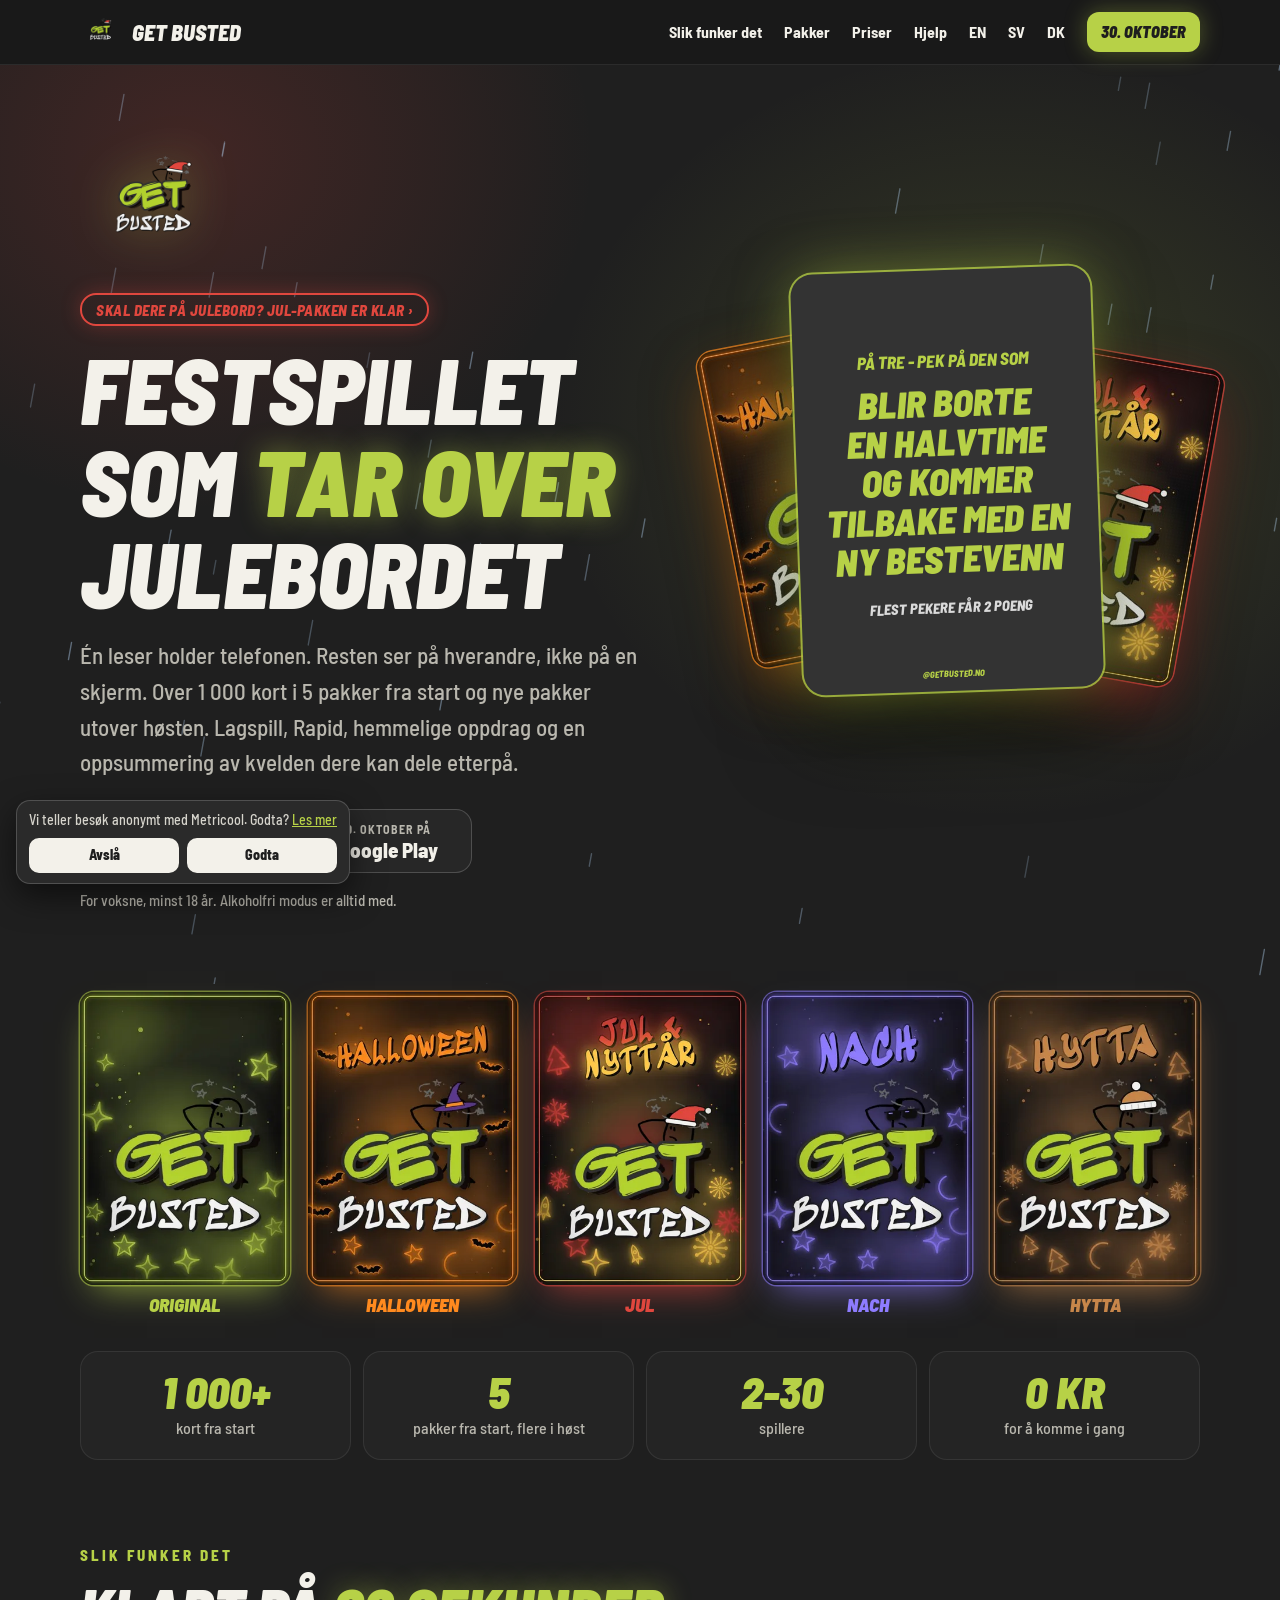
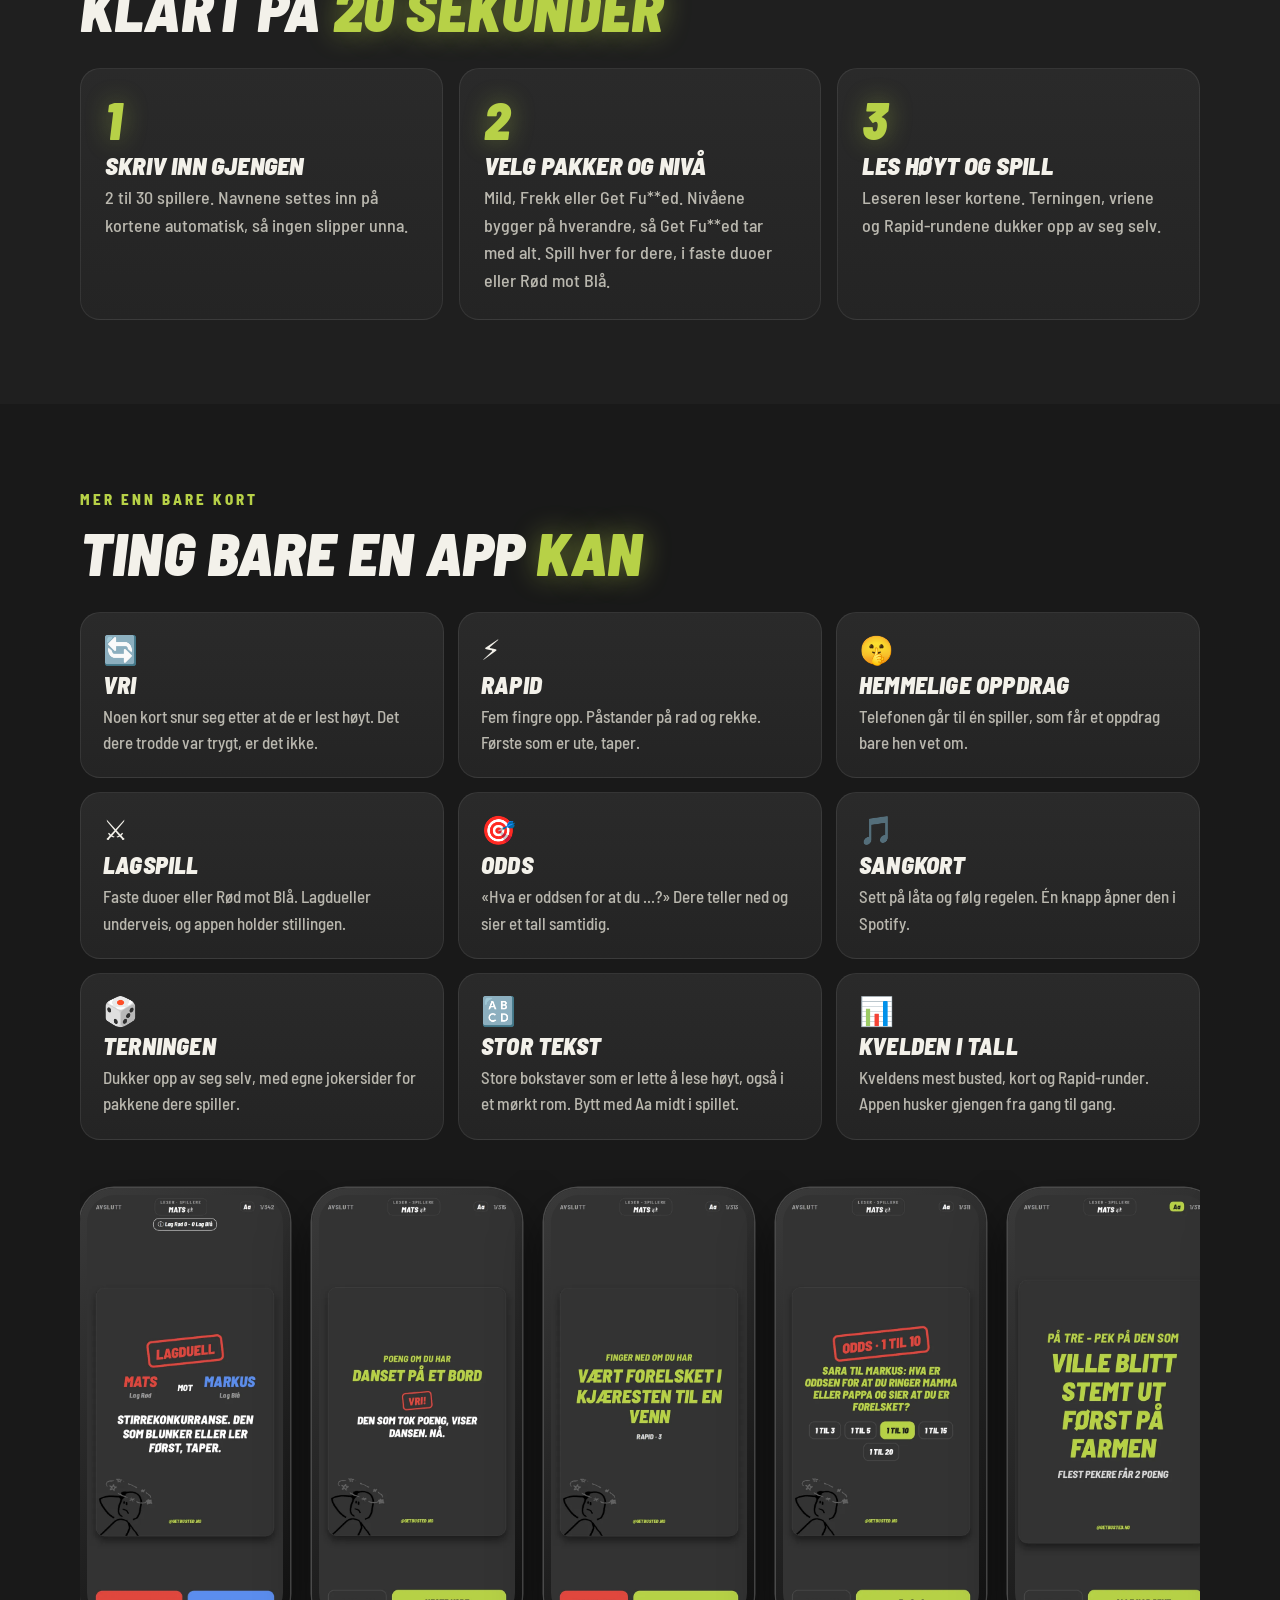
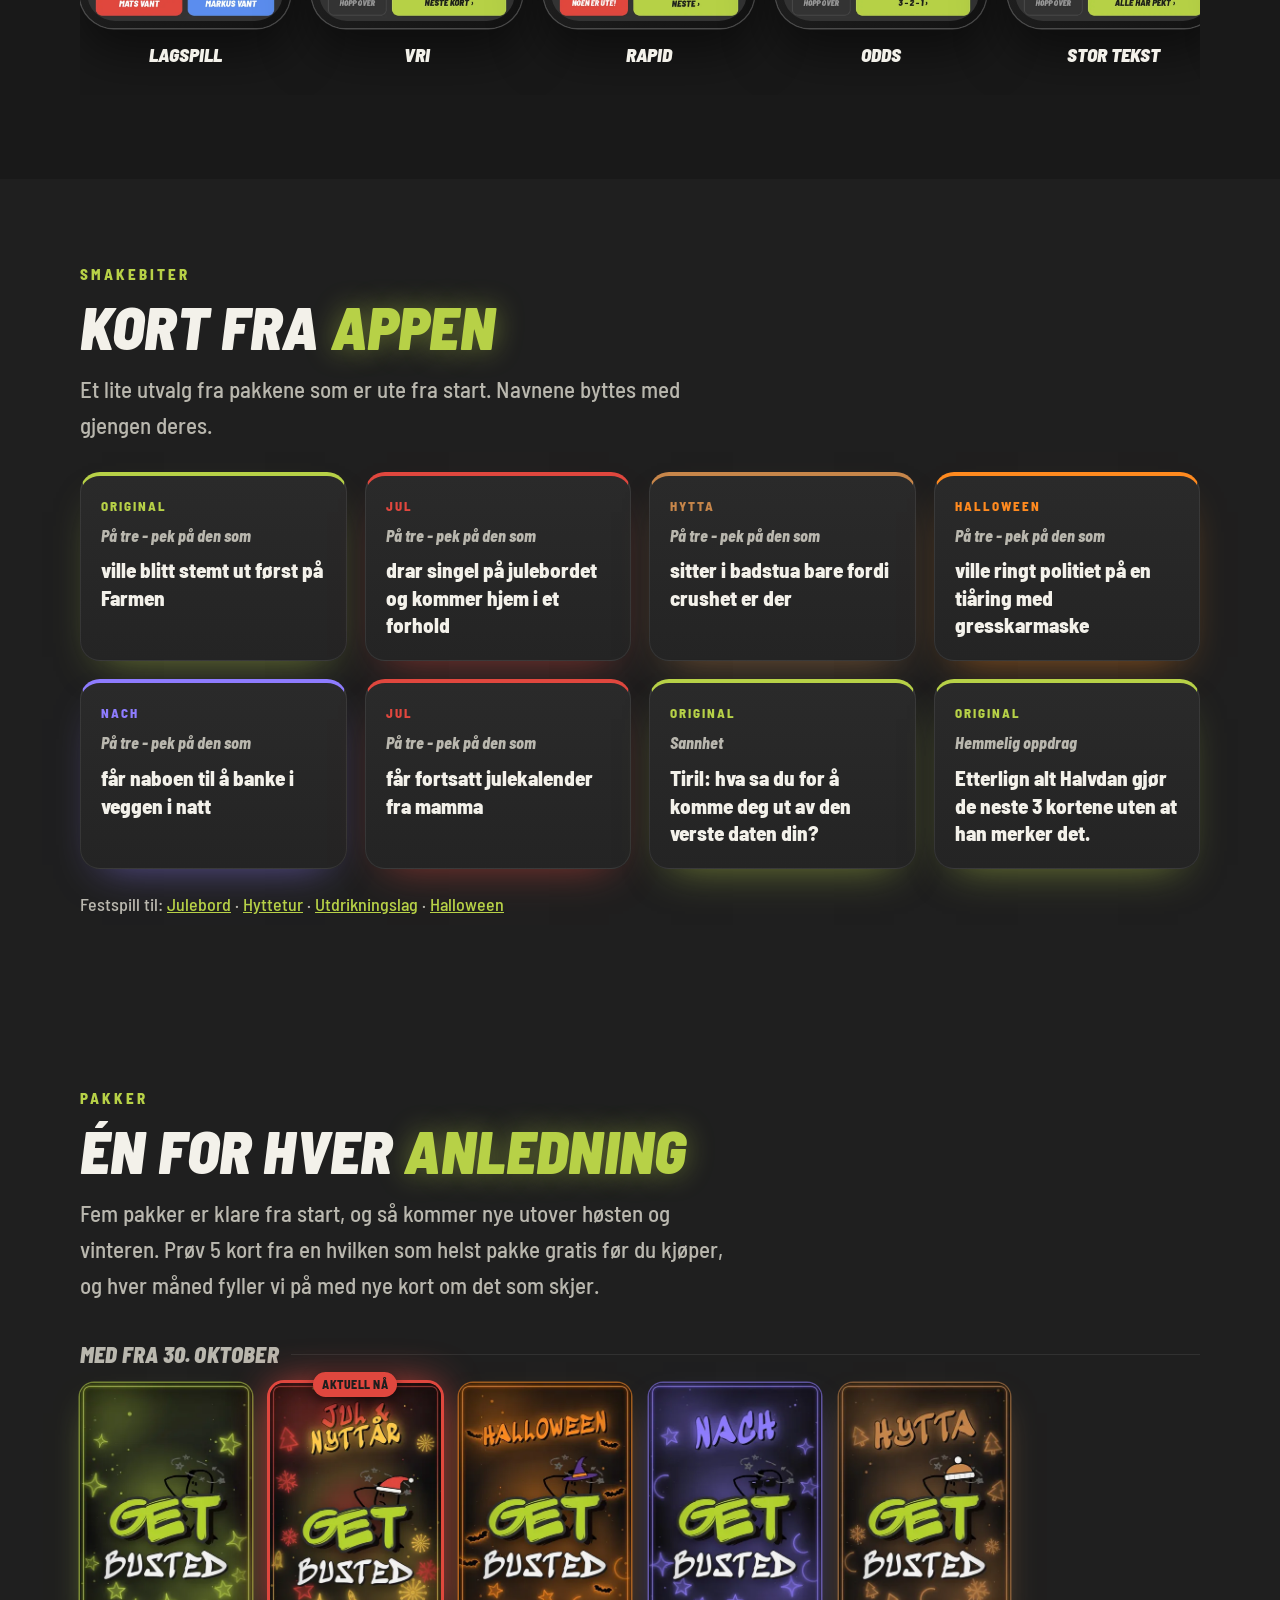
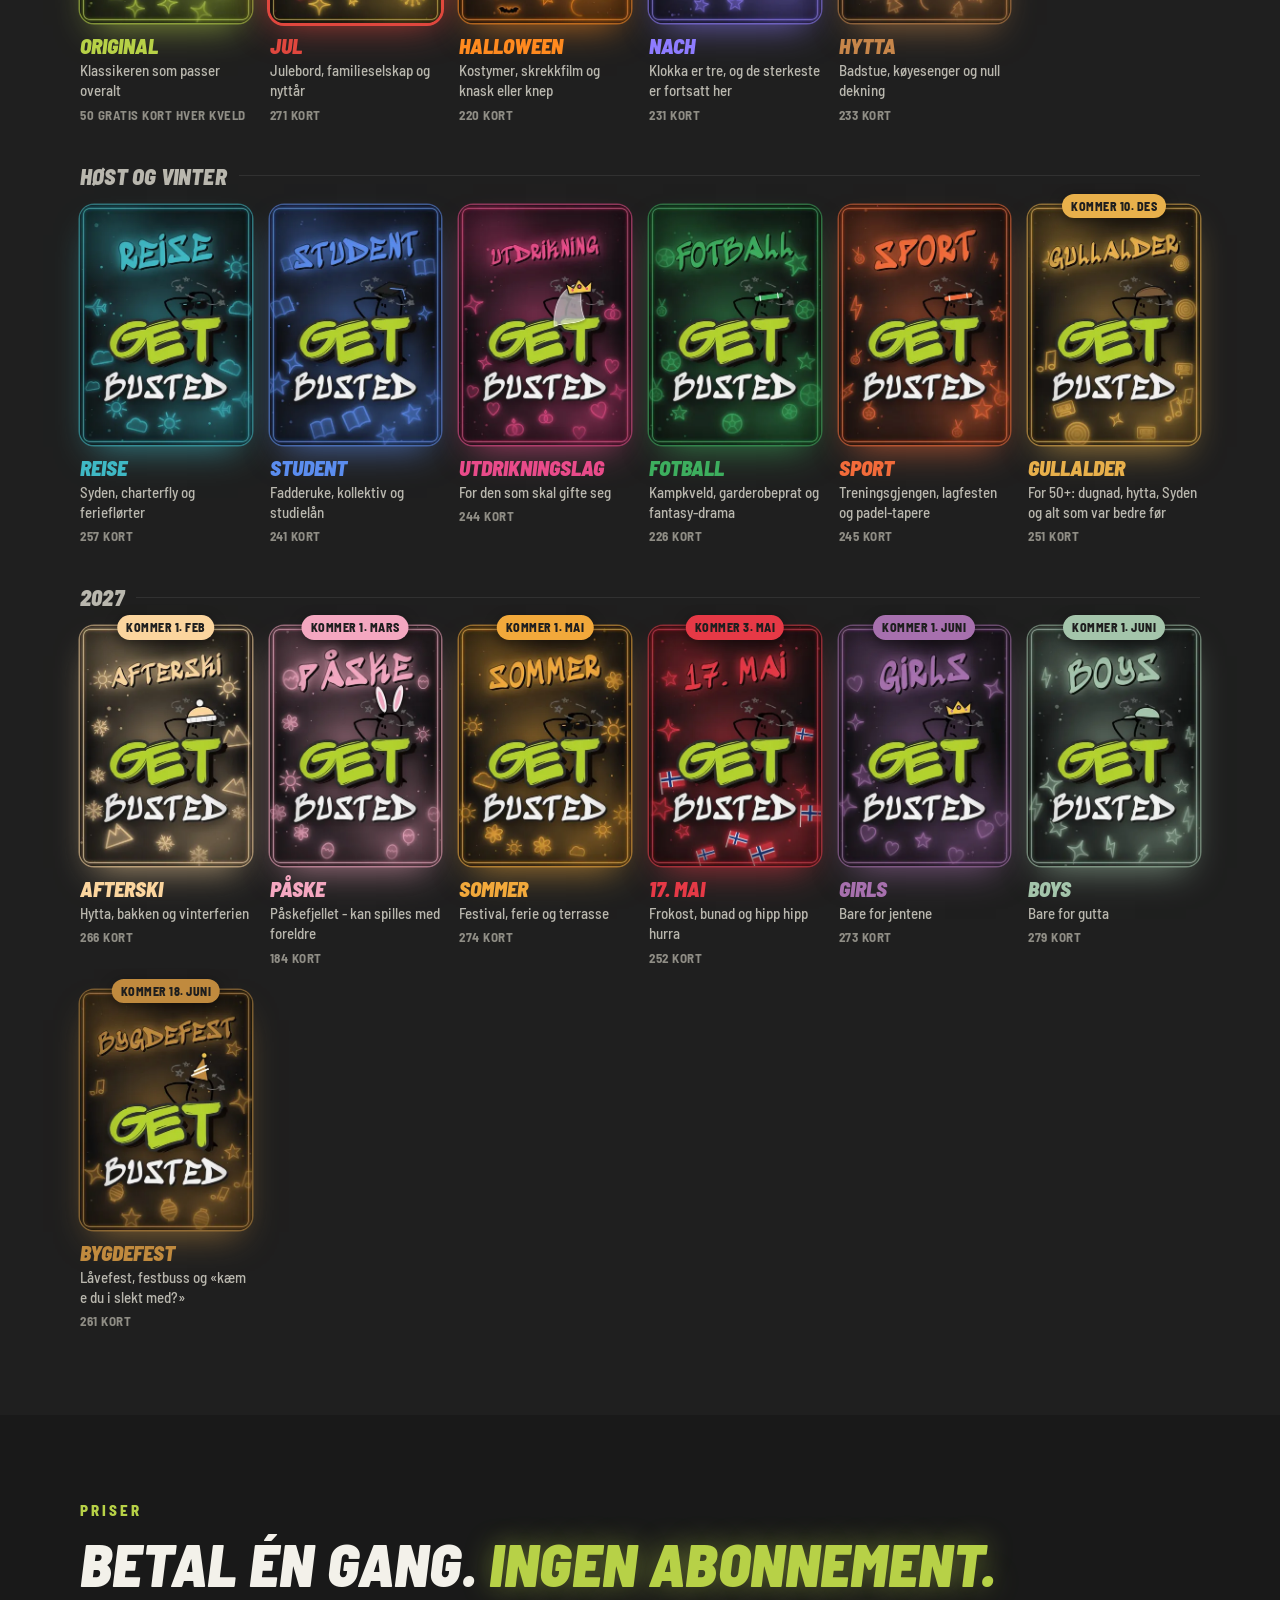
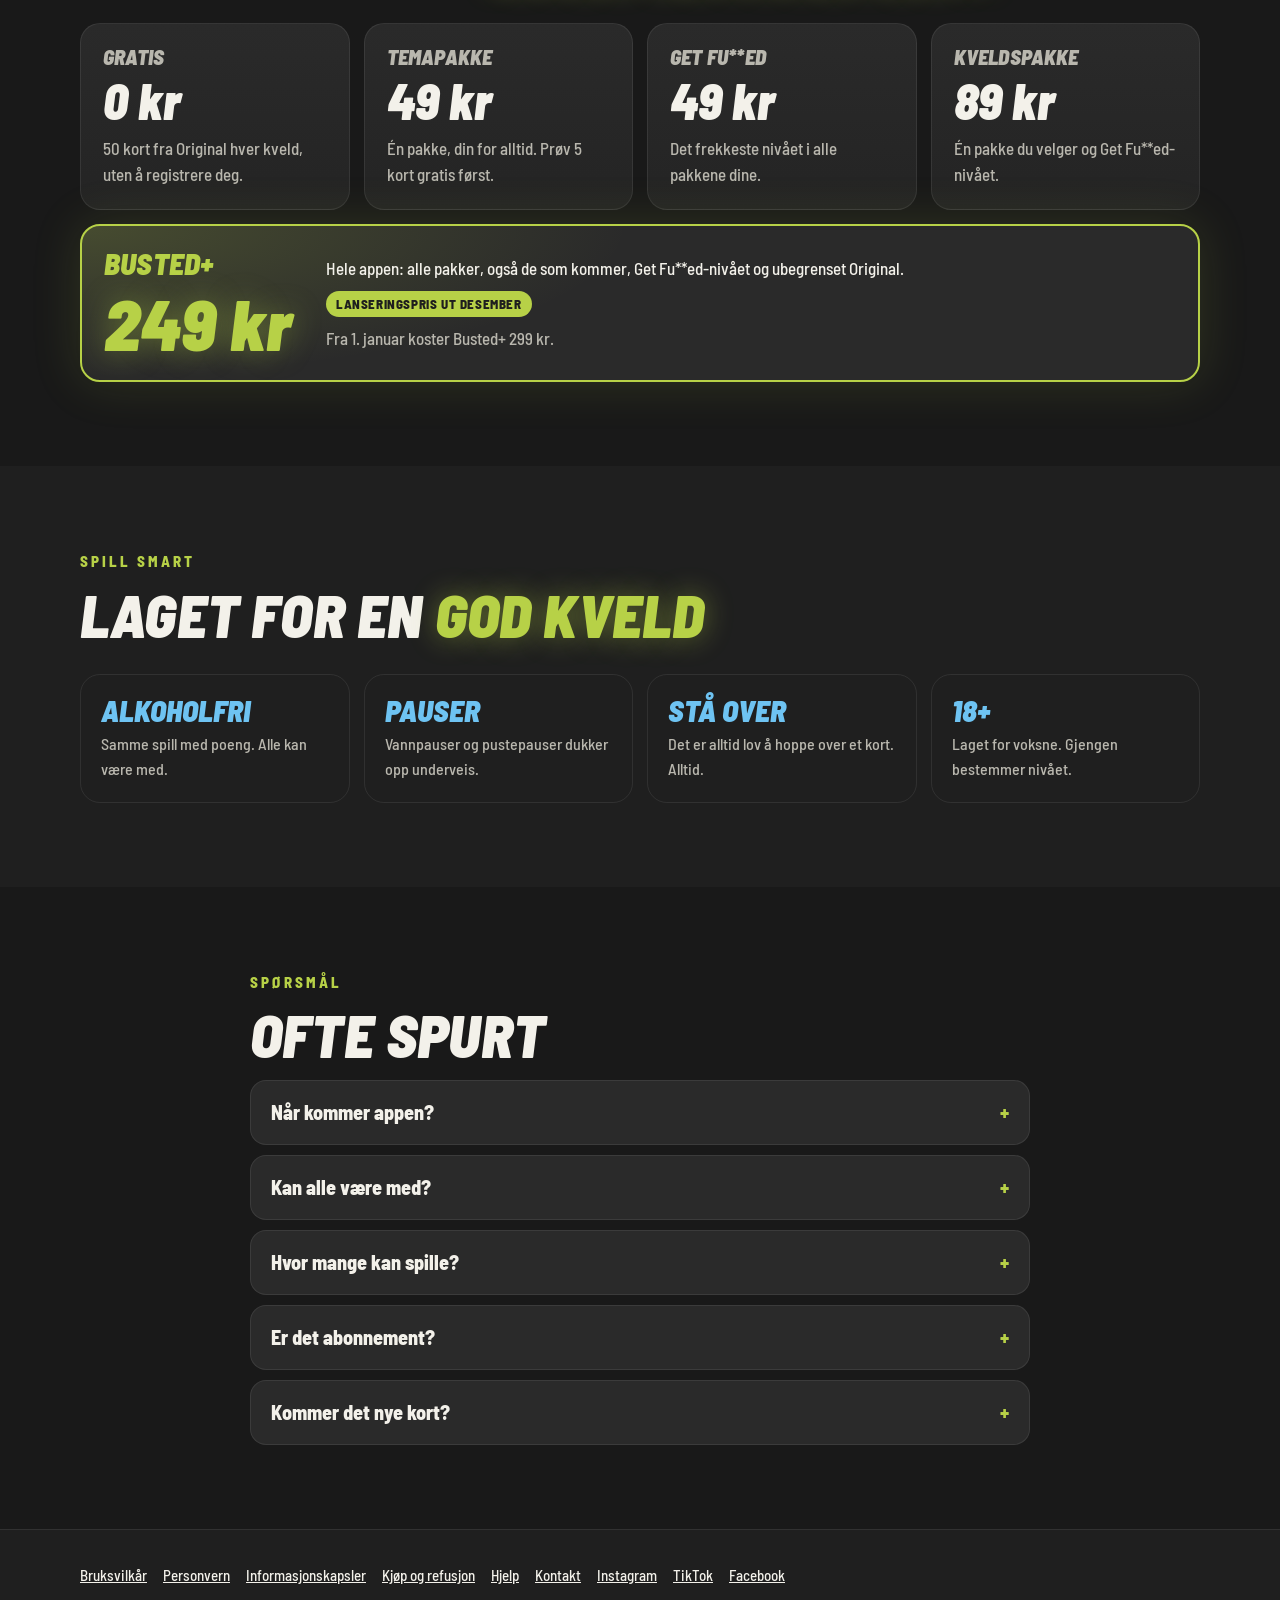
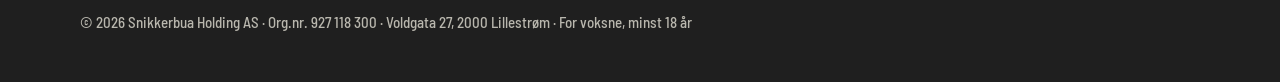
==== index.html @ 89f5038e "Nivåtekst: Mild, Frekk og Get Fu**ed bygger på hverandre, så Get Fu**ed tar med alt Co-Authored-By: " ====
<!doctype html>
<html lang="no">
<head>
<meta charset="utf-8">
<meta name="viewport" content="width=device-width, initial-scale=1">
<title>Get Busted - festspillet som tar over kvelden</title>
<meta name="description" content="Get Busted er festspillet og partyspillet for vennegjengen, hytteturen, julebordet og utdrikningslaget. Over 1 000 norske kort i 5 pakker fra start. Én leser, lagspill, Rapid og hemmelige oppdrag. For voksne 18+. På iPhone og Android fra 30. oktober.">
<meta property="og:title" content="Get Busted - festspillet som tar over kvelden">
<meta property="og:description" content="Over 1 000 kort fra start. Null kjedelige pauser. På iPhone og Android fra 30. oktober.">
<meta property="og:image" content="https://getbusted.no/img/og.jpg">
<meta property="og:url" content="https://getbusted.no/">
<link rel="canonical" href="https://getbusted.no/">
<link rel="alternate" hreflang="no" href="https://getbusted.no/">
<link rel="alternate" hreflang="en" href="https://getbusted.online/">
<link rel="alternate" hreflang="sv" href="https://getbusted.online/se/">
<link rel="alternate" hreflang="da" href="https://getbusted.online/dk/">
<link rel="alternate" hreflang="x-default" href="https://getbusted.online/">
<meta name="theme-color" content="#191919">
<link rel="icon" href="/img/favicon.png">
<link rel="apple-touch-icon" href="/img/apple-touch-icon.png">
<link rel="preload" href="/fonts/bsc-900Black_Italic.woff2" as="font" type="font/woff2" crossorigin>
<link rel="stylesheet" href="/style.css">
<script src="/samtykke.js" defer></script>
<script type="application/ld+json">{"@context": "https://schema.org", "@graph": [{"@type": "Organization", "@id": "https://getbusted.no/#org", "name": "Get Busted", "url": "https://getbusted.no/", "logo": "https://getbusted.no/img/logo.png", "email": "kontakt@getbusted.no", "parentOrganization": {"@type": "Organization", "name": "Snikkerbua Holding AS", "identifier": "927 118 300"}, "address": {"@type": "PostalAddress", "streetAddress": "Voldgata 27", "postalCode": "2000", "addressLocality": "Lillestrøm", "addressCountry": "NO"}, "sameAs": ["https://www.instagram.com/getbusted.no/", "https://www.tiktok.com/@getbusted.no", "https://www.facebook.com/getbusted.no"]}, {"@type": "MobileApplication", "@id": "https://getbusted.no/#app", "name": "Get Busted", "url": "https://getbusted.no/", "inLanguage": "no", "description": "Get Busted er festspillet og partyspillet for vennegjengen, hytteturen, julebordet og utdrikningslaget. Over 1 000 norske kort i 5 pakker fra start. Én leser, lagspill, Rapid og hemmelige oppdrag. For voksne 18+. På iPhone og Android fra 30. oktober.", "applicationCategory": "GameApplication", "applicationSubCategory": "Festspill", "operatingSystem": "iOS, Android", "contentRating": "18+", "publisher": {"@id": "https://getbusted.no/#org"}, "image": "https://getbusted.no/img/og.jpg", "offers": {"@type": "Offer", "price": "0", "priceCurrency": "NOK", "description": "50 kort fra Original hver kveld, uten å registrere deg."}}, {"@type": "FAQPage", "@id": "https://getbusted.no/#faq", "inLanguage": "no", "mainEntity": [{"@type": "Question", "name": "Når kommer appen?", "acceptedAnswer": {"@type": "Answer", "text": "30. oktober på iPhone og Android. Følg oss på Instagram, TikTok og Facebook (@getbusted.no) for å få beskjed først."}}, {"@type": "Question", "name": "Kan alle være med?", "acceptedAnswer": {"@type": "Answer", "text": "Ja. I alkoholfri modus blir alt til poeng, og det er alltid lov å stå over et kort."}}, {"@type": "Question", "name": "Hvor mange kan spille?", "acceptedAnswer": {"@type": "Answer", "text": "Fra 2 til 30. Store grupper får flere kort som gjelder alle samtidig, og med lagspill kan dere spille i duoer eller Rød mot Blå."}}, {"@type": "Question", "name": "Er det abonnement?", "acceptedAnswer": {"@type": "Answer", "text": "Nei. Alle kjøp er engangskjøp, også Busted+. Du får 50 kort gratis hver kveld, og kjøper du noe, blir Original ubegrenset."}}, {"@type": "Question", "name": "Kommer det nye kort?", "acceptedAnswer": {"@type": "Answer", "text": "Ja, hver måned. Vi fyller på pakkene med kort om det som skjer: fotball i Fotball, julebordsesongen i Jul, flykaos i Reise og alt folk snakker om i Original. Kortene dukker opp i appen av seg selv og er merket «Aktuelt»."}}]}]}</script>
</head>
<body>
<a class="skip" href="#innhold">Hopp til innholdet</a>
<header class="nav">
  <div class="wrap">
    <a class="brand" href="/"><img src="/img/logo.png" alt="">Get Busted</a>
    <nav>
      <a href="#slik">Slik funker det</a>
      <a href="#pakker">Pakker</a>
      <a href="#priser">Priser</a>
      <a href="/hjelp/">Hjelp</a>
      <a href="https://getbusted.online/" hreflang="en">EN</a>
      <a href="https://getbusted.online/se/" hreflang="sv">SV</a>
      <a href="https://getbusted.online/dk/" hreflang="da">DK</a>
      <a class="cta" href="#last-ned">30. oktober</a>
    </nav>
  </div>
</header>

<main id="innhold">
<section class="hero">
  <div class="wrap">
    <div>
      <img class="logo" src="/img/logo.png" alt="Get Busted-logoen" width="150" height="150">
      <a class="season-pill" href="#pakker" hidden></a>
      <h1>Festspillet som <em>tar over</em> kvelden</h1>
      <p class="lead">Én leser holder telefonen. Resten ser på hverandre, ikke på en skjerm. Over 1 000 kort i 5 pakker fra start og nye pakker utover høsten. Lagspill, Rapid, hemmelige oppdrag og en oppsummering av kvelden dere kan dele etterpå.</p>
      <div class="badges" id="last-ned">
        <span class="badge"><svg viewBox="0 0 24 24" aria-hidden="true"><path d="M16.4 12.6c0-2.6 2.1-3.8 2.2-3.9-1.2-1.8-3.1-2-3.7-2-1.6-.2-3.1.9-3.9.9-.8 0-2-.9-3.4-.9-1.7 0-3.3 1-4.2 2.6-1.8 3.1-.5 7.7 1.3 10.2.8 1.2 1.8 2.6 3.1 2.5 1.3-.1 1.7-.8 3.2-.8s1.9.8 3.2.8c1.3 0 2.2-1.2 3-2.4.9-1.4 1.3-2.7 1.3-2.8-.1 0-2.6-1-2.6-4.2zM13.9 5c.7-.8 1.1-1.9 1-3-1 0-2.1.6-2.8 1.4-.6.7-1.2 1.8-1 2.9 1 .1 2.1-.5 2.8-1.3z"/></svg><span><small>30. oktober på</small><b>App Store</b></span></span>
        <span class="badge"><svg viewBox="0 0 24 24" aria-hidden="true"><path d="M3.6 1.8c-.3.3-.4.7-.4 1.3v17.8c0 .6.1 1 .4 1.3l.1.1 10-10v-.2l-10-10.4zM17 15.6l-3.3-3.3v-.2L17 8.7l.1.1 3.9 2.2c1.1.6 1.1 1.7 0 2.3l-3.9 2.2-.1.1zm-.1.1L13.6 12 3.6 22c.4.4 1 .4 1.7.1l11.6-6.4M16.9 8.3 5.3 1.7c-.7-.4-1.3-.3-1.7.1l10 10 3.3-3.5z"/></svg><span><small>30. oktober på</small><b>Google Play</b></span></span>
      </div>
      <p class="note">For voksne, minst 18 år. Alkoholfri modus er alltid med.</p>
    </div>
    <div class="stage" aria-hidden="true">
      <img class="cover l" src="/img/cover_halloween.jpg" alt="" style="--c:#FF8A1F" width="360" height="503">
      <img class="cover r" src="/img/cover_jul.jpg" alt="" style="--c:#E0473E" width="360" height="503">
      <!--heltekort--><div class="card hk" data-hk><div class="hk-in"><p class="hk-h">På tre - pek på den som</p><p class="hk-b" style="--fs:12.5cqw">har sjekket om eksen har sett storyen deres i dag</p><p class="hk-f">Flest pekere får 2 poeng</p></div><p class="hk-t">@getbusted.no</p></div>
<script>
(function(){var c=document.querySelector("[data-hk]");if(!c)return;var K=[{"h":"På tre - pek på den som","b":"har sjekket om eksen har sett storyen deres i dag","f":"Flest pekere får 2 poeng","s":12.5},{"h":"På tre - pek på den som","b":"har dyrest fjellutstyr og kortest turer","f":"Flest pekere får 2 poeng","s":12.5},{"h":"På tre - pek på den som","b":"snorker så høyt at noen flytter ut i bilen","f":"Flest pekere får 2 poeng","s":12.5},{"h":"På tre - pek på den som","b":"sier de skal være offline på hytta og legger ut story tre ganger","f":"Flest pekere får 2 poeng","s":11},{"h":"På tre - pek på den som","b":"blir borte en halvtime og kommer tilbake med en ny bestevenn","f":"Flest pekere får 2 poeng","s":12.5},{"h":"På tre - pek på den som","b":"sovner først på hytta","f":"Flest pekere får 2 poeng","s":14},{"h":"På tre - pek på den som","b":"ville blitt kjent på TikTok av helt feil grunner","f":"Flest pekere får 2 poeng","s":12.5},{"h":"På tre - pek på den som","b":"har den mest pinlige Spotify Wrapped","f":"Flest pekere får 2 poeng","s":12.5}];var k=K[Math.floor(Math.random()*K.length)];var i=c.querySelector(".hk-in"),h=c.querySelector(".hk-h"),b=c.querySelector(".hk-b"),f=c.querySelector(".hk-f");h.textContent=k.h;b.textContent=k.b;f.textContent=k.f;f.hidden=!k.f;function fit(){var s=k.s;b.style.setProperty("--fs",s+"cqw");while(s>5&&(i.scrollHeight>i.clientHeight+1||b.scrollWidth>b.clientWidth+1)){s-=.5;b.style.setProperty("--fs",s+"cqw")}}fit();if(document.fonts&&document.fonts.ready)document.fonts.ready.then(fit)})();
</script><!--/heltekort-->
    </div>
  </div>
</section>

<section class="gallery" aria-label="Pakkene som er med fra start">
  <div class="wrap">
    <div class="gal">
      <a class="gp" href="#pakker" style="--c:#B7D147"><picture><source srcset="/img/cover_original.webp" type="image/webp"><img src="/img/cover_original.jpg" alt="Omslaget til Original-pakken" width="360" height="503" loading="lazy"></picture><b>Original</b></a>
      <a class="gp" href="#pakker" style="--c:#FF8A1F"><picture><source srcset="/img/cover_halloween.webp" type="image/webp"><img src="/img/cover_halloween.jpg" alt="Omslaget til Halloween-pakken" width="360" height="503" loading="lazy"></picture><b>Halloween</b></a>
      <a class="gp" href="#pakker" style="--c:#E0473E"><picture><source srcset="/img/cover_jul.webp" type="image/webp"><img src="/img/cover_jul.jpg" alt="Omslaget til Jul-pakken" width="360" height="503" loading="lazy"></picture><b>Jul</b></a>
      <a class="gp" href="#pakker" style="--c:#8E7CFF"><picture><source srcset="/img/cover_nach.webp" type="image/webp"><img src="/img/cover_nach.jpg" alt="Omslaget til Nach-pakken" width="360" height="503" loading="lazy"></picture><b>Nach</b></a>
      <a class="gp" href="#pakker" style="--c:#C7864A"><picture><source srcset="/img/cover_hytta.webp" type="image/webp"><img src="/img/cover_hytta.jpg" alt="Omslaget til Hytta-pakken" width="360" height="503" loading="lazy"></picture><b>Hytta</b></a>
    </div>
  </div>
</section>

<div class="wrap">
  <div class="stats">
    <div><b>1 000+</b><span>kort fra start</span></div>
    <div><b>5</b><span>pakker fra start, flere i høst</span></div>
    <div><b>2-30</b><span>spillere</span></div>
    <div><b>0 kr</b><span>for å komme i gang</span></div>
  </div>
</div>

<section id="slik">
  <div class="wrap">
    <p class="kicker">Slik funker det</p>
    <h2>Klart på <em>20 sekunder</em></h2>
    <div class="steps">
      <div class="step"><div class="n">1</div><h3>Skriv inn gjengen</h3><p>2 til 30 spillere. Navnene settes inn på kortene automatisk, så ingen slipper unna.</p></div>
      <div class="step"><div class="n">2</div><h3>Velg pakker og nivå</h3><p>Mild, Frekk eller Get Fu**ed. Nivåene bygger på hverandre, så Get Fu**ed tar med alt. Spill hver for dere, i faste duoer eller Rød mot Blå.</p></div>
      <div class="step"><div class="n">3</div><h3>Les høyt og spill</h3><p>Leseren leser kortene. Terningen, vriene og Rapid-rundene dukker opp av seg selv.</p></div>
    </div>
  </div>
</section>

<section class="alt">
  <div class="wrap">
    <p class="kicker">Mer enn bare kort</p>
    <h2>Ting bare en app <em>kan</em></h2>
    <div class="features">
      <div class="feature"><div class="ic" aria-hidden="true">🔄</div><h3>Vri</h3><p>Noen kort snur seg etter at de er lest høyt. Det dere trodde var trygt, er det ikke.</p></div>
      <div class="feature"><div class="ic" aria-hidden="true">⚡</div><h3>Rapid</h3><p>Fem fingre opp. Påstander på rad og rekke. Første som er ute, taper.</p></div>
      <div class="feature"><div class="ic" aria-hidden="true">🤫</div><h3>Hemmelige oppdrag</h3><p>Telefonen går til én spiller, som får et oppdrag bare hen vet om.</p></div>
      <div class="feature"><div class="ic" aria-hidden="true">⚔️</div><h3>Lagspill</h3><p>Faste duoer eller Rød mot Blå. Lagdueller underveis, og appen holder stillingen.</p></div>
      <div class="feature"><div class="ic" aria-hidden="true">🎯</div><h3>Odds</h3><p>«Hva er oddsen for at du ...?» Dere teller ned og sier et tall samtidig.</p></div>
      <div class="feature"><div class="ic" aria-hidden="true">🎵</div><h3>Sangkort</h3><p>Sett på låta og følg regelen. Én knapp åpner den i Spotify.</p></div>
      <div class="feature"><div class="ic" aria-hidden="true">🎲</div><h3>Terningen</h3><p>Dukker opp av seg selv, med egne jokersider for pakkene dere spiller.</p></div>
      <div class="feature"><div class="ic" aria-hidden="true">🔠</div><h3>Stor tekst</h3><p>Store bokstaver som er lette å lese høyt, også i et mørkt rom. Bytt med Aa midt i spillet.</p></div>
      <div class="feature"><div class="ic" aria-hidden="true">📊</div><h3>Kvelden i tall</h3><p>Kveldens mest busted, kort og Rapid-runder. Appen husker gjengen fra gang til gang.</p></div>
    </div>
    <div class="shots" aria-label="Skjermbilder fra appen">
      <figure><div class="phone"><picture><source srcset="/img/app_3_lag.webp" type="image/webp"><img src="/img/app_3_lag.jpg" alt="Lagduell mellom Rød og Blå" width="600" height="1304" loading="lazy"></picture></div><figcaption>Lagspill</figcaption></figure>
      <figure><div class="phone"><picture><source srcset="/img/app_4_vri.webp" type="image/webp"><img src="/img/app_4_vri.jpg" alt="Et kort med vri" width="600" height="1304" loading="lazy"></picture></div><figcaption>Vri</figcaption></figure>
      <figure><div class="phone"><picture><source srcset="/img/app_5_rapid.webp" type="image/webp"><img src="/img/app_5_rapid.jpg" alt="Rapid-runde" width="600" height="1304" loading="lazy"></picture></div><figcaption>Rapid</figcaption></figure>
      <figure><div class="phone"><picture><source srcset="/img/app_6_odds.webp" type="image/webp"><img src="/img/app_6_odds.jpg" alt="Odds-kort: 1 til 10" width="600" height="1304" loading="lazy"></picture></div><figcaption>Odds</figcaption></figure>
      <figure><div class="phone"><picture><source srcset="/img/app_7_stortekst.webp" type="image/webp"><img src="/img/app_7_stortekst.jpg" alt="Kort med stor tekst" width="600" height="1304" loading="lazy"></picture></div><figcaption>Stor tekst</figcaption></figure>
      <figure><div class="phone"><picture><source srcset="/img/app_8_halloween.webp" type="image/webp"><img src="/img/app_8_halloween.jpg" alt="Kort fra Halloween-pakken" width="600" height="1304" loading="lazy"></picture></div><figcaption>Halloween</figcaption></figure>
    </div>
  </div>
</section>

<section id="kort">
  <div class="wrap">
    <p class="kicker">Smakebiter</p>
    <h2>Kort fra <em>appen</em></h2>
    <p class="lead">Et lite utvalg fra pakkene som er ute fra start. Navnene byttes med gjengen deres.</p>
    <div class="samples"><figure class='sample' style='--c:#B7D147'><figcaption>Original</figcaption><p class='sample-head'>På tre - pek på den som</p><blockquote>ville blitt stemt ut først på Farmen</blockquote></figure><figure class='sample' style='--c:#E0473E'><figcaption>Jul</figcaption><p class='sample-head'>På tre - pek på den som</p><blockquote>drar singel på julebordet og kommer hjem i et forhold</blockquote></figure><figure class='sample' style='--c:#C7864A'><figcaption>Hytta</figcaption><p class='sample-head'>På tre - pek på den som</p><blockquote>sitter i badstua bare fordi crushet er der</blockquote></figure><figure class='sample' style='--c:#FF8A1F'><figcaption>Halloween</figcaption><p class='sample-head'>På tre - pek på den som</p><blockquote>ville ringt politiet på en tiåring med gresskarmaske</blockquote></figure><figure class='sample' style='--c:#8E7CFF'><figcaption>Nach</figcaption><p class='sample-head'>På tre - pek på den som</p><blockquote>får naboen til å banke i veggen i natt</blockquote></figure><figure class='sample' style='--c:#E0473E'><figcaption>Jul</figcaption><p class='sample-head'>På tre - pek på den som</p><blockquote>får fortsatt julekalender fra mamma</blockquote></figure><figure class='sample' style='--c:#B7D147'><figcaption>Original</figcaption><p class='sample-head'>Sannhet</p><blockquote>Tiril: hva sa du for å komme deg ut av den verste daten din?</blockquote></figure><figure class='sample' style='--c:#B7D147'><figcaption>Original</figcaption><p class='sample-head'>Hemmelig oppdrag</p><blockquote>Etterlign alt Halvdan gjør de neste 3 kortene uten at han merker det.</blockquote></figure></div>
    <p class="lp-more">Festspill til: <a href="/julebord/">Julebord</a> · <a href="/hyttetur/">Hyttetur</a> · <a href="/utdrikningslag/">Utdrikningslag</a> · <a href="/halloween/">Halloween</a></p>
  </div>
</section>

<!-- Julekalender: vises når appoppdateringen med kalenderen er ute (fjern hidden) -->
<section class="xmas" data-until="2026-12-31" hidden>
  <div class="wrap">
    <div>
      <p class="kicker">1.-24. desember · gratis</p>
      <h2>Julekalender <em>i appen</em></h2>
      <p class="lead">Ny luke hver dag til jul. Det dere åpner, blandes inn i alle spill ut desember.</p>
      <ul>
        <li>17 nye kort: julebord, julestress, hjem til jul og familien</li>
        <li>Desemberregler som gjelder hele kvelden</li>
        <li>Nye sider på terningen og en julequiz</li>
      </ul>
    </div>
    <div class="doors" aria-hidden="true"><i class="o">1</i><i class="o">2</i><i class="o">3</i><i class="o">4</i><i class="o">5</i><i class="o">6</i><i class="t">7</i><i class="">8</i><i class="">9</i><i class="">10</i><i class="">11</i><i class="">12</i><i class="">13</i><i class="">14</i><i class="">15</i><i class="">16</i><i class="">17</i><i class="">18</i><i class="">19</i><i class="">20</i><i class="">21</i><i class="">22</i><i class="">23</i><i class="">24</i></div>
  </div>
</section>

<section id="pakker">
  <div class="wrap">
    <p class="kicker">Pakker</p>
    <h2>Én for hver <em>anledning</em></h2>
    <p class="lead">Fem pakker er klare fra start, og så kommer nye utover høsten og vinteren. Prøv 5 kort fra en hvilken som helst pakke gratis før du kjøper, og hver måned fyller vi på med nye kort om det som skjer.</p>
    <div class="group"><h3>Med fra 30. oktober</h3>
    <div class="packs">
      <div class="pack" data-pack="original" style="--c:#B7D147"><picture><source srcset="/img/cover_original.webp" type="image/webp"><img src="/img/cover_original.jpg" alt="Omslaget til Original-pakken" width="360" height="503" loading="lazy"></picture><b>Original</b><span>Klassikeren som passer overalt</span><small>50 gratis kort hver kveld</small></div>
      <div class="pack" data-pack="halloween" style="--c:#FF8A1F"><picture><source srcset="/img/cover_halloween.webp" type="image/webp"><img src="/img/cover_halloween.jpg" alt="Omslaget til Halloween-pakken" width="360" height="503" loading="lazy"></picture><b>Halloween</b><span>Kostymer, skrekkfilm og knask eller knep</span><small>156 kort</small></div>
      <div class="pack" data-pack="jul" style="--c:#E0473E"><picture><source srcset="/img/cover_jul.webp" type="image/webp"><img src="/img/cover_jul.jpg" alt="Omslaget til Jul-pakken" width="360" height="503" loading="lazy"></picture><b>Jul</b><span>Julebord, familieselskap og nyttår</span><small>208 kort</small></div>
      <div class="pack" data-pack="nach" style="--c:#8E7CFF"><picture><source srcset="/img/cover_nach.webp" type="image/webp"><img src="/img/cover_nach.jpg" alt="Omslaget til Nach-pakken" width="360" height="503" loading="lazy"></picture><b>Nach</b><span>Klokka er tre, og de sterkeste er fortsatt her</span><small>174 kort</small></div>
      <div class="pack" data-pack="hytta" style="--c:#C7864A"><picture><source srcset="/img/cover_hytta.webp" type="image/webp"><img src="/img/cover_hytta.jpg" alt="Omslaget til Hytta-pakken" width="360" height="503" loading="lazy"></picture><b>Hytta</b><span>Badstue, køyesenger og null dekning</span><small>170 kort</small></div>
    </div></div>
    <div class="group"><h3>Høst og vinter</h3>
    <div class="packs">
      <div class="pack" data-pack="reise" data-release="2026-11-05" style="--c:#3FB8C4"><picture><source srcset="/img/cover_reise.webp" type="image/webp"><img src="/img/cover_reise.jpg" alt="Omslaget til Reise-pakken" width="360" height="503" loading="lazy"></picture><b>Reise</b><span>Syden, charterfly og ferieflørter</span><small>193 kort</small><i class="soon">Kommer 5. nov</i></div>
      <div class="pack" data-pack="student" data-release="2026-11-12" style="--c:#5B8DEF"><picture><source srcset="/img/cover_student.webp" type="image/webp"><img src="/img/cover_student.jpg" alt="Omslaget til Student-pakken" width="360" height="503" loading="lazy"></picture><b>Student</b><span>Fadderuke, kollektiv og studielån</span><small>181 kort</small><i class="soon">Kommer 12. nov</i></div>
      <div class="pack" data-pack="utdrikning" data-release="2026-11-19" style="--c:#E94B8A"><picture><source srcset="/img/cover_utdrikning.webp" type="image/webp"><img src="/img/cover_utdrikning.jpg" alt="Omslaget til Utdrikningslag-pakken" width="360" height="503" loading="lazy"></picture><b>Utdrikningslag</b><span>For den som skal gifte seg</span><small>181 kort</small><i class="soon">Kommer 19. nov</i></div>
      <div class="pack" data-pack="fotball" data-release="2026-11-21" style="--c:#3DAE5E"><picture><source srcset="/img/cover_fotball.webp" type="image/webp"><img src="/img/cover_fotball.jpg" alt="Omslaget til Fotball-pakken" width="360" height="503" loading="lazy"></picture><b>Fotball</b><span>Kampkveld, garderobeprat og fantasy-drama</span><small>183 kort</small><i class="soon">Kommer 21. nov</i></div>
      <div class="pack" data-pack="sport" data-release="2026-12-03" style="--c:#F26B3A"><picture><source srcset="/img/cover_sport.webp" type="image/webp"><img src="/img/cover_sport.jpg" alt="Omslaget til Sport-pakken" width="360" height="503" loading="lazy"></picture><b>Sport</b><span>Treningsgjengen, lagfesten og padel-tapere</span><small>182 kort</small><i class="soon">Kommer 3. des</i></div>
      <div class="pack" data-pack="gullalder" data-release="2026-12-10" style="--c:#E8B04B"><picture><source srcset="/img/cover_gullalder.webp" type="image/webp"><img src="/img/cover_gullalder.jpg" alt="Omslaget til Gullalder-pakken" width="360" height="503" loading="lazy"></picture><b>Gullalder</b><span>For 50+: dugnad, hytta, Syden og alt som var bedre før</span><small>180 kort</small><i class="soon">Kommer 10. des</i></div>
    </div></div>
    <div class="group"><h3>2027</h3>
    <div class="packs">
      <div class="pack" data-pack="afterski" data-release="2027-02-01" style="--c:#FBD59E"><picture><source srcset="/img/cover_afterski.webp" type="image/webp"><img src="/img/cover_afterski.jpg" alt="Omslaget til Afterski-pakken" width="360" height="503" loading="lazy"></picture><b>Afterski</b><span>Hytta, bakken og vinterferien</span><small>180 kort</small><i class="soon">Kommer 1. feb</i></div>
      <div class="pack" data-pack="paske" data-release="2027-03-01" style="--c:#F4A7C0"><picture><source srcset="/img/cover_paske.webp" type="image/webp"><img src="/img/cover_paske.jpg" alt="Omslaget til Påske-pakken" width="360" height="503" loading="lazy"></picture><b>Påske</b><span>Påskefjellet - kan spilles med foreldre</span><small>169 kort</small><i class="soon">Kommer 1. mars</i></div>
      <div class="pack" data-pack="sommer" data-release="2027-05-01" style="--c:#F2A93B"><picture><source srcset="/img/cover_sommer.webp" type="image/webp"><img src="/img/cover_sommer.jpg" alt="Omslaget til Sommer-pakken" width="360" height="503" loading="lazy"></picture><b>Sommer</b><span>Festival, ferie og terrasse</span><small>180 kort</small><i class="soon">Kommer 1. mai</i></div>
      <div class="pack" data-pack="syttende" data-release="2027-05-03" style="--c:#E63946"><picture><source srcset="/img/cover_syttende.webp" type="image/webp"><img src="/img/cover_syttende.jpg" alt="Omslaget til 17. mai-pakken" width="360" height="503" loading="lazy"></picture><b>17. mai</b><span>Frokost, bunad og hipp hipp hurra</span><small>173 kort</small><i class="soon">Kommer 3. mai</i></div>
      <div class="pack" data-pack="girls" data-release="2027-06-01" style="--c:#A770AE"><picture><source srcset="/img/cover_girls.webp" type="image/webp"><img src="/img/cover_girls.jpg" alt="Omslaget til Girls-pakken" width="360" height="503" loading="lazy"></picture><b>Girls</b><span>Bare for jentene</span><small>182 kort</small><i class="soon">Kommer 1. juni</i></div>
      <div class="pack" data-pack="boys" data-release="2027-06-01" style="--c:#A4C5AB"><picture><source srcset="/img/cover_boys.webp" type="image/webp"><img src="/img/cover_boys.jpg" alt="Omslaget til Boys-pakken" width="360" height="503" loading="lazy"></picture><b>Boys</b><span>Bare for gutta</span><small>188 kort</small><i class="soon">Kommer 1. juni</i></div>
      <div class="pack" data-pack="bygdefest" data-release="2027-06-18" style="--c:#C08A3E"><picture><source srcset="/img/cover_bygdefest.webp" type="image/webp"><img src="/img/cover_bygdefest.jpg" alt="Omslaget til Bygdefest-pakken" width="360" height="503" loading="lazy"></picture><b>Bygdefest</b><span>Låvefest, festbuss og «kæm e du i slekt med?»</span><small>173 kort</small><i class="soon">Kommer 18. juni</i></div>
    </div></div>
  </div>
</section>

<section id="priser" class="alt">
  <div class="wrap">
    <p class="kicker">Priser</p>
    <h2>Betal én gang. <em>Ingen abonnement.</em></h2>
    <div class="pricing">
      <div class="price"><h3>Gratis</h3><div class="amt">0 kr</div><p>50 kort fra Original hver kveld, uten å registrere deg.</p></div>
      <div class="price"><h3>Temapakke</h3><div class="amt">49 kr</div><p>Én pakke, din for alltid. Prøv 5 kort gratis først.</p></div>
      <div class="price"><h3>Get Fu**ed</h3><div class="amt">49 kr</div><p>Det frekkeste nivået i alle pakkene dine.</p></div>
      <div class="price"><h3>Kveldspakke</h3><div class="amt">89 kr</div><p>Én pakke du velger og Get Fu**ed-nivået.</p></div>
      <div class="price plus"><div><h3>Busted+</h3><div class="amt">249 kr</div></div><div><p>Hele appen: alle pakker, også de som kommer, Get Fu**ed-nivået og ubegrenset Original.</p><span class="tag">Lanseringspris ut desember</span><p style="color:var(--muted);margin-top:8px">Fra 1. januar koster Busted+ 299 kr.</p></div></div>
    </div>
  </div>
</section>

<section>
  <div class="wrap">
    <p class="kicker">Spill smart</p>
    <h2>Laget for en <em>god kveld</em></h2>
    <div class="resp">
      <div><b>Alkoholfri</b><p>Samme spill med poeng. Alle kan være med.</p></div>
      <div><b>Pauser</b><p>Vannpauser og pustepauser dukker opp underveis.</p></div>
      <div><b>Stå over</b><p>Det er alltid lov å hoppe over et kort. Alltid.</p></div>
      <div><b>18+</b><p>Laget for voksne. Gjengen bestemmer nivået.</p></div>
    </div>
  </div>
</section>

<section class="alt">
  <div class="wrap" style="max-width:820px">
    <p class="kicker">Spørsmål</p>
    <h2>Ofte spurt</h2>
    <details><summary>Når kommer appen?</summary><p>30. oktober på iPhone og Android. Følg oss på <a href="https://www.instagram.com/getbusted.no/">Instagram</a>, <a href="https://www.tiktok.com/@getbusted.no">TikTok</a> og <a href="https://www.facebook.com/getbusted.no">Facebook</a> (@getbusted.no) for å få beskjed først.</p></details>
    <details><summary>Kan alle være med?</summary><p>Ja. I alkoholfri modus blir alt til poeng, og det er alltid lov å stå over et kort.</p></details>
    <details><summary>Hvor mange kan spille?</summary><p>Fra 2 til 30. Store grupper får flere kort som gjelder alle samtidig, og med lagspill kan dere spille i duoer eller Rød mot Blå.</p></details>
    <details><summary>Er det abonnement?</summary><p>Nei. Alle kjøp er engangskjøp, også Busted+. Du får 50 kort gratis hver kveld, og kjøper du noe, blir Original ubegrenset.</p></details>
    <details><summary>Kommer det nye kort?</summary><p>Ja, hver måned. Vi fyller på pakkene med kort om det som skjer: fotball i Fotball, julebordsesongen i Jul, flykaos i Reise og alt folk snakker om i Original. Kortene dukker opp i appen av seg selv og er merket «Aktuelt».</p></details>
    <details hidden><summary>Hva er julekalenderen?</summary><p>En luke hver dag 1.-24. desember, gratis for alle. Kortene, reglene og terningsidene dere åpner, blandes inn i alle spill ut desember.</p></details>
  </div>
</section>
</main>

<footer>
  <div class="wrap">
    <div class="footer-links"><a href="/vilkar/">Bruksvilkår</a><a href="/personvern/">Personvern</a><a href="/informasjonskapsler/" data-samtykke>Informasjonskapsler</a><a href="/kjop/">Kjøp og refusjon</a><a href="/hjelp/">Hjelp</a><a href="mailto:kontakt@getbusted.no">Kontakt</a><a href="https://www.instagram.com/getbusted.no/" rel="me">Instagram</a><a href="https://www.tiktok.com/@getbusted.no" rel="me">TikTok</a><a href="https://www.facebook.com/getbusted.no" rel="me">Facebook</a></div>
    <div class="footer-firma">© 2026 Snikkerbua Holding AS · Org.nr. 927 118 300 · Voldgata 27, 2000 Lillestrøm · For voksne, minst 18 år</div>
  </div>
</footer>
<script src="/season.js" defer></script>
<script src="/vaer.js" defer></script>
<script src="/pakkeinfo.js" defer></script>
</body>
</html>
---- style.css ----
/* Skrift: Barlow Semi Condensed (SIL Open Font License 1.1, se /fonts/OFL.txt), lagt på egen server så ingen data sendes til Google */
@font-face { font-family: 'Barlow Semi Condensed'; font-style: normal; font-weight: 500; font-display: swap; src: url(/fonts/bsc-500Medium.woff2) format('woff2'); }
@font-face { font-family: 'Barlow Semi Condensed'; font-style: normal; font-weight: 700; font-display: swap; src: url(/fonts/bsc-700Bold.woff2) format('woff2'); }
@font-face { font-family: 'Barlow Semi Condensed'; font-style: normal; font-weight: 800; font-display: swap; src: url(/fonts/bsc-800ExtraBold.woff2) format('woff2'); }
@font-face { font-family: 'Barlow Semi Condensed'; font-style: italic; font-weight: 800; font-display: swap; src: url(/fonts/bsc-800ExtraBold_Italic.woff2) format('woff2'); }
@font-face { font-family: 'Barlow Semi Condensed'; font-style: italic; font-weight: 900; font-display: swap; src: url(/fonts/bsc-900Black_Italic.woff2) format('woff2'); }
:root {
  --bg: #1F1F1F; --bg2: #191919; --card: #2A2A2A; --card2: #242424; --line: rgba(255,255,255,.08);
  --fg: #F3F1EA; --muted: #B9B7AE; --lime: #B7D147; --red: #E0473E; --blue: #6EC3F2;
  --radius: 20px;
}
* { box-sizing: border-box; margin: 0; padding: 0; }
html { scroll-behavior: smooth; }
body { background: var(--bg); color: var(--fg); font: 18px/1.55 "Barlow Semi Condensed", system-ui, -apple-system, sans-serif; font-weight: 500; -webkit-font-smoothing: antialiased; overflow-x: hidden; }
img { max-width: 100%; height: auto; display: block; }
a { color: var(--lime); }
.wrap { max-width: 1160px; margin: 0 auto; padding: 0 20px; }
h1, h2, h3, .display { font-weight: 900; font-style: italic; text-transform: uppercase; line-height: 1; letter-spacing: .2px; overflow-wrap: break-word; }
h1 { font-size: clamp(46px, 7.4vw, 92px); }
h1 em, h2 em { font-style: italic; color: var(--lime); text-shadow: 0 0 28px rgba(183,209,71,.45); }
h2 { font-size: clamp(36px, 5vw, 60px); margin-bottom: 16px; }
h3 { font-size: 25px; }
.kicker { font-weight: 800; color: var(--lime); letter-spacing: 3px; text-transform: uppercase; font-size: 15px; margin-bottom: 10px; }
.lead { font-size: clamp(19px, 2.2vw, 23px); color: var(--muted); max-width: 660px; }
section { padding: 84px 0; position: relative; }
section.alt { background: var(--bg2); }
.center { text-align: center; }
.center .lead { margin: 0 auto; }

/* nav */
.nav { position: sticky; top: 0; z-index: 20; background: rgba(25,25,25,.82); backdrop-filter: blur(12px); -webkit-backdrop-filter: blur(12px); border-bottom: 1px solid var(--line); }
.nav .wrap { display: flex; align-items: center; justify-content: space-between; height: 64px; }
.nav .brand { display: flex; align-items: center; gap: 10px; color: var(--fg); text-decoration: none; font-weight: 900; font-style: italic; font-size: 22px; text-transform: uppercase; }
.nav .brand img { width: 42px; height: 42px; }
.nav nav { display: flex; align-items: center; }
.nav nav a { color: var(--fg); text-decoration: none; font-weight: 700; margin-left: 22px; font-size: 16px; }
.nav nav a:hover { color: var(--lime); }
.nav nav a.cta { background: var(--lime); color: #1E1E1E; padding: 8px 14px; border-radius: 12px; font-weight: 900; font-style: italic; text-transform: uppercase; box-shadow: 0 0 22px rgba(183,209,71,.35); }
@media (max-width: 760px) { .nav nav a:not(.cta) { display: none; } }

/* knapper og butikkmerker */
.badge { display: inline-flex; align-items: center; gap: 12px; border: 1.5px solid rgba(255,255,255,.18); background: rgba(255,255,255,.04); border-radius: 16px; padding: 10px 18px; color: var(--fg); text-decoration: none; min-width: 190px; }
.badge svg { width: 26px; height: 26px; flex: 0 0 auto; fill: var(--fg); }
.badge small { display: block; font-size: 12px; color: var(--muted); font-weight: 700; letter-spacing: 1px; text-transform: uppercase; }
.badge b { display: block; font-size: 21px; font-weight: 800; line-height: 1.1; }

/* hero */
.hero { padding: 64px 0 72px; overflow: hidden; background:
  radial-gradient(50% 60% at 78% 40%, rgba(183,209,71,.16), transparent 70%),
  radial-gradient(45% 55% at 15% 10%, color-mix(in srgb, var(--season, #B7D147) 18%, transparent), transparent 70%); }
.hero .wrap { display: grid; grid-template-columns: 1.05fr .95fr; gap: 56px; align-items: center; }
.hero .logo { width: 150px; margin-bottom: 14px; filter: drop-shadow(0 0 24px rgba(183,209,71,.35)); }
.hero .lead { margin: 20px 0 28px; }
.hero .badges { display: flex; flex-wrap: wrap; gap: 12px; }
.hero .note { margin-top: 16px; font-size: 15px; color: var(--muted); }

.stage { position: relative; height: 560px; }
.stage .cover, .stage .card img { position: absolute; border-radius: 16px; }
.stage .cover { width: 230px; height: auto; aspect-ratio: 360 / 503; object-fit: cover; top: 90px; box-shadow: 0 0 0 1.5px color-mix(in srgb, var(--c) 70%, transparent), 0 24px 60px -12px color-mix(in srgb, var(--c) 65%, transparent), 0 30px 60px rgba(0,0,0,.55); }
.stage .cover.l { left: 28px; transform: rotate(-11deg); }
.stage .cover.r { right: 0; transform: rotate(10deg); top: 110px; }
.stage .card img { position: relative; width: 100%; height: auto; border-radius: 22px; box-shadow: 0 0 0 2px rgba(183,209,71,.75), 0 0 60px -6px rgba(183,209,71,.55), 0 40px 80px rgba(0,0,0,.6); }
.stage .card { position: absolute; left: 50%; top: 30px; width: 300px; transform: translateX(-50%) rotate(-2deg); z-index: 2; }
/* heltekort: ekte HTML-kort, tekst og størrelser settes av _kilde/heltekort.py (størrelse i cqw = % av kortbredden) */
.stage .card.hk { aspect-ratio: 600 / 841; background: #333; border-radius: 22px; overflow: hidden; container-type: inline-size; font-family: 'Barlow Semi Condensed', system-ui, sans-serif; font-style: italic; text-align: center; text-transform: uppercase; box-shadow: 0 0 0 2px rgba(183,209,71,.75), 0 0 60px -6px rgba(183,209,71,.55), 0 40px 80px rgba(0,0,0,.6); }
.hk .hk-h, .hk .hk-f, .hk .hk-t { margin: 0; }
.hk-in { position: absolute; inset: 1.5% 0 0 0; padding: 0 5.5%; display: flex; flex-direction: column; justify-content: center; overflow: hidden; }
.hk-h { font-weight: 800; font-size: 5.8cqw; line-height: 1.12; color: var(--lime); text-wrap: balance; }
.hk-b { --fs: 12.5cqw; font-weight: 900; font-size: var(--fs); line-height: 1.04; color: var(--lime); margin: 4cqw 0 7cqw; text-wrap: balance; }
.hk-f { font-weight: 800; font-size: 4.9cqw; line-height: 1.15; color: #DADADA; text-wrap: balance; }
.hk-f[hidden] { display: none; }
.hk-t { position: absolute; left: 0; right: 0; bottom: 2.2%; font-weight: 800; font-size: 3cqw; color: var(--lime); }
.phone { border-radius: 44px; padding: 10px; background: linear-gradient(145deg, #3a3a3a, #121212); box-shadow: 0 0 0 1.5px #4a4a4a, 0 40px 80px rgba(0,0,0,.6), 0 0 80px rgba(183,209,71,.18); }
.phone img { border-radius: 35px; width: 100%; height: auto; }
@media (max-width: 900px) {
  .hero .wrap { grid-template-columns: 1fr; }
  .stage { height: 470px; max-width: 460px; width: 100%; margin: 0 auto; }
  .stage .card { width: 250px; }
  .stage .cover { width: 180px; top: 80px; }
  .stage .cover.r { top: 100px; }
}
@media (max-width: 420px) { .stage { height: 370px; } .stage .card { width: 220px; } .stage .cover { width: 150px; } }

/* tall */
.stats { display: grid; grid-template-columns: repeat(4, 1fr); gap: 12px; margin-top: 8px; position: relative; z-index: 2; }

/* pakkegalleri rett under hero: 5 kolonner på desktop, sidelengs scroll på mobil */
.gallery { padding: 8px 0 28px; }
.gal { display: grid; grid-template-columns: repeat(5, minmax(0, 1fr)); gap: 18px; }
.gp { display: block; text-decoration: none; min-width: 0; }
.gp picture { display: block; border-radius: 14px; box-shadow: 0 0 0 1.5px color-mix(in srgb, var(--c) 55%, transparent), 0 16px 34px -14px color-mix(in srgb, var(--c) 70%, transparent); transition: transform .25s; }
.gp img { width: 100%; height: auto; aspect-ratio: 360 / 503; object-fit: cover; border-radius: 14px; }
.gp:hover picture { transform: translateY(-5px) rotate(-1deg); }
.gp b { display: block; margin-top: 10px; font-weight: 900; font-style: italic; text-transform: uppercase; font-size: 19px; line-height: 1.05; color: var(--c); text-align: center; }
@media (max-width: 720px) {
  .gallery .wrap { padding-right: 0; }
  .gal { display: flex; gap: 14px; overflow-x: auto; scroll-snap-type: x mandatory; padding: 10px 20px 14px 2px; scrollbar-width: none; -webkit-overflow-scrolling: touch; }
  .gal::-webkit-scrollbar { display: none; }
  .gp { flex: 0 0 132px; scroll-snap-align: start; }
}
.stats div { background: var(--card2); border: 1px solid var(--line); border-radius: 18px; padding: 18px 20px; text-align: center; }
.stats b { display: block; font-weight: 900; font-style: italic; font-size: clamp(30px, 4vw, 44px); line-height: 1; color: var(--lime); text-transform: uppercase; }
.stats span { color: var(--muted); font-size: 16px; }
@media (max-width: 720px) { .stats { grid-template-columns: 1fr 1fr; } }

/* steg */
.steps { display: grid; grid-template-columns: repeat(3, 1fr); gap: 16px; margin-top: 30px; }
.step { background: linear-gradient(180deg, var(--card), var(--card2)); border: 1px solid var(--line); border-radius: var(--radius); padding: 24px; }
.step .n { font-weight: 900; font-style: italic; color: var(--lime); font-size: 52px; line-height: 1; text-shadow: 0 0 24px rgba(183,209,71,.4); }
.step h3 { margin-top: 8px; }
.step p { color: var(--muted); margin-top: 6px; }
@media (max-width: 820px) { .steps { grid-template-columns: 1fr; } }

/* funksjoner */
.features { display: grid; grid-template-columns: repeat(3, 1fr); gap: 14px; margin-top: 30px; }
.feature { background: linear-gradient(180deg, var(--card), var(--card2)); border: 1px solid var(--line); border-radius: var(--radius); padding: 22px; transition: transform .2s, box-shadow .2s, border-color .2s; }
.feature:hover { transform: translateY(-3px); border-color: rgba(183,209,71,.45); box-shadow: 0 0 32px rgba(183,209,71,.12); }
.feature .ic { font-size: 28px; line-height: 1; margin-bottom: 10px; }
.feature h3 { font-size: 24px; margin-bottom: 6px; }
.feature p { color: var(--muted); font-size: 17px; }
@media (max-width: 900px) { .features { grid-template-columns: 1fr 1fr; } }
@media (max-width: 560px) { .features { grid-template-columns: 1fr; } }

/* skjermbilder */
.shots { display: flex; gap: 22px; overflow-x: auto; padding: 18px 4px 26px; scroll-snap-type: x mandatory; margin-top: 30px; scrollbar-width: thin; }
.shots figure { flex: 0 0 auto; width: 210px; scroll-snap-align: start; text-align: center; }
.shots .phone { border-radius: 34px; padding: 7px; box-shadow: 0 0 0 1.5px #4a4a4a, 0 24px 50px rgba(0,0,0,.5); }
.shots .phone img { border-radius: 28px; }
.shots figcaption { margin-top: 12px; font-weight: 900; font-style: italic; text-transform: uppercase; font-size: 19px; }

/* julekalender */
.xmas { background: radial-gradient(60% 90% at 20% 50%, rgba(224,71,62,.28), transparent 70%), var(--bg2); }
.xmas .wrap { display: grid; grid-template-columns: 1fr auto; gap: 40px; align-items: center; }
.xmas .kicker { color: #FF7A70; }
.xmas h2 em { color: #FF5A4E; text-shadow: 0 0 28px rgba(224,71,62,.55); }
.doors { display: grid; grid-template-columns: repeat(6, 52px); gap: 8px; }
.doors i { height: 58px; border-radius: 12px; border: 2px solid #E0473E; background: #5a1a16; display: grid; place-items: center; font-style: italic; font-weight: 900; font-size: 20px; }
.doors i.o { background: rgba(224,71,62,.16); }
.doors i.t { border-color: var(--lime); box-shadow: 0 0 18px rgba(183,209,71,.45); }
.xmas ul { list-style: none; margin-top: 18px; display: grid; gap: 6px; color: var(--muted); }
.xmas li::before { content: "★ "; color: #FF5A4E; }
@media (max-width: 820px) { .xmas .wrap { grid-template-columns: 1fr; } .doors { grid-template-columns: repeat(6, minmax(0, 1fr)); max-width: 400px; } }

/* pakker */
.group { margin-top: 40px; }
.group h3 { font-size: 22px; color: var(--muted); display: flex; align-items: center; gap: 12px; }
.group h3::after { content: ""; flex: 1; height: 1px; background: var(--line); }
.packs { display: grid; grid-template-columns: repeat(auto-fill, minmax(160px, 1fr)); gap: 22px 18px; margin-top: 18px; }
.pack { position: relative; }
.pack picture, .pack > img { display: block; border-radius: 14px; transition: transform .25s, box-shadow .25s;
  box-shadow: 0 0 0 1.5px color-mix(in srgb, var(--c, #B7D147) 55%, transparent), 0 16px 34px -14px color-mix(in srgb, var(--c, #B7D147) 70%, transparent); }
.pack img { border-radius: 14px; aspect-ratio: 360/503; object-fit: cover; width: 100%; height: auto; }
.pack:hover picture { transform: translateY(-6px) rotate(-1.2deg); box-shadow: 0 0 0 2px var(--c, #B7D147), 0 22px 50px -10px var(--c, #B7D147); }
.pack b { display: block; font-weight: 900; font-style: italic; text-transform: uppercase; margin-top: 12px; font-size: 21px; line-height: 1.05; color: var(--c, var(--fg)); }
.pack span { display: block; color: var(--muted); font-size: 15px; line-height: 1.35; margin-top: 3px; }
.pack small { display: block; color: #8F8D85; font-size: 13px; font-weight: 700; letter-spacing: .5px; text-transform: uppercase; margin-top: 4px; }
.pack .soon { position: absolute; top: -11px; left: 50%; transform: translateX(-50%); white-space: nowrap; z-index: 1; font-style: normal; font-weight: 800; font-size: 12px; letter-spacing: .5px; text-transform: uppercase; color: #1E1E1E; background: var(--c, var(--lime)); border-radius: 999px; padding: 3px 9px; box-shadow: 0 4px 14px rgba(0,0,0,.45); }
.pack .soon.hot { background: var(--season, var(--lime)); }
.pack.featured picture { box-shadow: 0 0 0 3px var(--season, var(--lime)), 0 0 40px -4px var(--season, var(--lime)); }
@media (max-width: 480px) { .packs { grid-template-columns: repeat(2, minmax(0, 1fr)); gap: 18px 14px; } .pack b { font-size: 18px; } }

/* priser */
.pricing { display: grid; grid-template-columns: repeat(4, 1fr); gap: 14px; margin-top: 30px; align-items: stretch; }
.price { background: linear-gradient(180deg, var(--card), var(--card2)); border: 1px solid var(--line); border-radius: var(--radius); padding: 22px; display: flex; flex-direction: column; }
.price h3 { font-size: 21px; color: var(--muted); }
.price .amt { font-weight: 900; font-style: italic; font-size: 50px; color: var(--fg); line-height: 1; margin-top: 8px; }
.price p { color: var(--muted); margin-top: 10px; font-size: 17px; }
.price.plus { grid-column: 1 / -1; display: grid; grid-template-columns: auto 1fr; gap: 6px 34px; align-items: center; border: 2px solid var(--lime); background: radial-gradient(70% 140% at 0% 0%, rgba(183,209,71,.2), transparent 70%), var(--card); box-shadow: 0 0 50px rgba(183,209,71,.15); }
.price.plus h3 { color: var(--lime); font-size: 30px; }
.price.plus .amt { font-size: 72px; color: var(--lime); text-shadow: 0 0 30px rgba(183,209,71,.4); }
.price.plus p { color: var(--fg); margin: 0; }
.price .tag { display: inline-block; margin-top: 10px; font-weight: 800; font-size: 13px; letter-spacing: .6px; text-transform: uppercase; color: #1E1E1E; background: var(--lime); border-radius: 999px; padding: 3px 10px; }
@media (max-width: 900px) { .pricing { grid-template-columns: 1fr 1fr; } }
@media (max-width: 560px) { .pricing { grid-template-columns: 1fr; } .price.plus { grid-template-columns: 1fr; } }

/* spill smart */
.resp { display: grid; grid-template-columns: repeat(4, 1fr); gap: 14px; margin-top: 30px; }
.resp div { border: 1.5px solid var(--line); border-radius: var(--radius); padding: 20px; min-width: 0; }
.resp b { display: block; font-weight: 900; font-style: italic; font-size: clamp(24px, 3vw, 30px); color: var(--blue); line-height: 1.05; text-transform: uppercase; }
.resp p { color: var(--muted); font-size: 16px; margin-top: 6px; }
@media (max-width: 900px) { .resp { grid-template-columns: 1fr 1fr; } }
@media (max-width: 480px) { .resp { grid-template-columns: 1fr; } }

/* spørsmål */
details { background: var(--card); border: 1px solid var(--line); border-radius: 16px; padding: 16px 20px; margin-top: 10px; }
summary { cursor: pointer; font-weight: 800; font-size: 20px; list-style: none; }
summary::-webkit-details-marker { display: none; }
summary::after { content: "+"; float: right; color: var(--lime); font-weight: 900; }
details[open] summary::after { content: "\2212"; }
details p { color: var(--muted); margin-top: 10px; }

/* bunn */
footer { border-top: 1px solid var(--line); padding: 34px 0 48px; color: var(--muted); font-size: 15px; }
footer .wrap { display: flex; flex-wrap: wrap; justify-content: space-between; gap: 16px; }
footer .wrap > div { min-width: 0; }
footer a { color: var(--fg); margin-right: 16px; display: inline-block; }

/* undersider */
.article { max-width: 760px; margin: 0 auto; padding: 48px 20px 80px; }
.article h1 { font-size: clamp(30px, 6vw, 56px); margin-bottom: 8px; hyphens: auto; -webkit-hyphens: auto; overflow-wrap: break-word; }
.article h2 { font-size: 26px; margin: 34px 0 8px; color: var(--lime); }
.article p, .article li { color: var(--muted); }
.article ul { padding-left: 22px; }
.article .meta { color: #A09E96; font-size: 15px; }
.step, .feature, .price { min-width: 0; }
@media (max-width: 480px) { .badge { min-width: 0; flex: 1; } }

/* Sesongtema (season.js) */
.hero > .wrap { position: relative; z-index: 1; }
.season-fx { position: absolute; inset: 0; width: 100%; height: 100%; pointer-events: none; z-index: 0; }
.season-pill { display: inline-block; margin-bottom: 16px; padding: 5px 14px 4px; border: 2px solid var(--season, var(--lime)); border-radius: 16px; color: var(--season, var(--lime)); text-decoration: none; line-height: 1.35; font-weight: 800; font-style: italic; text-transform: uppercase; font-size: 15px; letter-spacing: .5px; box-shadow: 0 0 20px color-mix(in srgb, var(--season, #B7D147) 30%, transparent); }
.season-pill[hidden] { display: none; }
@media (prefers-reduced-motion: reduce) { .feature, .pack picture, .gp picture { transition: none; } }

/* Tilgjengelighet: synlig fokus, hopp-lenke og skjult tekst for skjermlesere */
:focus-visible { outline: 3px solid var(--lime); outline-offset: 3px; border-radius: 6px; }
.skip { position: absolute; left: 12px; top: -60px; z-index: 100; background: var(--lime); color: #1E1E1E; padding: 10px 16px; border-radius: 10px; font-weight: 800; text-decoration: none; }
.skip:focus { top: 12px; }
.sr { position: absolute; width: 1px; height: 1px; padding: 0; margin: -1px; overflow: hidden; clip: rect(0 0 0 0); white-space: nowrap; border: 0; }
@media (prefers-reduced-motion: reduce) { *, *::before, *::after { animation-duration: .01ms !important; animation-iteration-count: 1 !important; transition-duration: .01ms !important; scroll-behavior: auto !important; } }

/* Juridiske sider */
.article h3 { font-size: 20px; margin: 22px 0 6px; color: var(--fg); }
.article a { color: var(--lime); }
.tbl { width: 100%; border-collapse: collapse; margin: 12px 0 8px; font-size: 15px; }
.tbl th, .tbl td { text-align: left; vertical-align: top; padding: 10px 8px; border-bottom: 1px solid var(--line); color: var(--muted); }
.tbl th { color: var(--fg); }
.tbl code { color: var(--fg); }
@media (max-width: 640px) { .tbl, .tbl tbody, .tbl tr, .tbl td { display: block; width: 100%; } .tbl thead { position: absolute; width: 1px; height: 1px; overflow: hidden; clip: rect(0 0 0 0); } .tbl tr { border-bottom: 1px solid var(--line); padding: 8px 0; } .tbl td { border: 0; padding: 4px 0; } .tbl td::before { content: attr(data-l); display: block; color: var(--fg); font-weight: 700; } }
.btn-link { font: inherit; font-weight: 700; color: #1E1E1E; background: var(--lime); border: 0; border-radius: 12px; padding: 10px 16px; cursor: pointer; }
footer .footer-links a { margin-bottom: 8px; }
footer .footer-firma { color: var(--muted); }

/* Samtykke til statistikk: kompakt boks nederst til venstre (hele bunnen på mobil, men lav) */
.consent { position: fixed; left: 12px; right: 12px; bottom: 12px; z-index: 90; max-width: 360px; background: #2A2A2A; border: 1px solid rgba(255,255,255,.18); border-radius: 14px; padding: 10px 12px; box-shadow: 0 12px 32px rgba(0,0,0,.55); color: var(--fg); font-size: 14px; }
.consent p { margin: 0 0 8px; color: #D6D4CC; line-height: 1.35; }
.consent a { color: var(--lime); white-space: nowrap; }
.consent-b { display: flex; gap: 8px; }
.consent-b button { flex: 1; font: inherit; font-weight: 800; font-size: 14px; line-height: 1.2; padding: 7px 10px; border-radius: 10px; cursor: pointer; background: #F3F1EA; color: #1E1E1E; border: 2px solid #F3F1EA; }
@media (min-width: 560px) { .consent { right: auto; left: 16px; bottom: 16px; } }

/* Eksempelkort (Smakebiter) */
.samples{display:grid;grid-template-columns:repeat(auto-fill,minmax(230px,1fr));gap:18px;margin-top:28px}
.sample{margin:0;background:linear-gradient(180deg,var(--card),var(--card2));border:1px solid var(--line);border-top:4px solid var(--c);border-radius:var(--radius);padding:20px 20px 22px;display:flex;flex-direction:column;gap:8px;box-shadow:0 18px 40px -22px color-mix(in srgb,var(--c) 60%,transparent)}
.sample figcaption{font-weight:800;font-size:13px;letter-spacing:2px;text-transform:uppercase;color:var(--c)}
.sample .sample-head{font-weight:800;font-style:italic;color:var(--muted);font-size:16px}
.sample blockquote{margin:0;font-weight:800;font-size:21px;line-height:1.3;color:var(--fg)}

/* Landingssider per anledning */
.hero.lp .wrap{grid-template-columns:1.3fr .7fr}
.lp-stage{height:auto;min-height:0;display:flex;justify-content:center}
.lp-stage .cover{position:relative;top:0;width:240px;height:auto;transform:rotate(3deg)}
.features.three{grid-template-columns:repeat(3,1fr)}
.lp-tips{margin-top:28px;background:var(--card2);border:1px solid var(--line);border-radius:var(--radius);padding:22px 26px}
.lp-tips h3{font-size:22px;margin-bottom:6px}.lp-tips li{color:var(--muted)}
.lp-more{margin-top:22px;color:var(--muted)}
@media (max-width:900px){.hero.lp .wrap{grid-template-columns:1fr}.features.three{grid-template-columns:1fr}.lp-stage .cover{width:180px}}
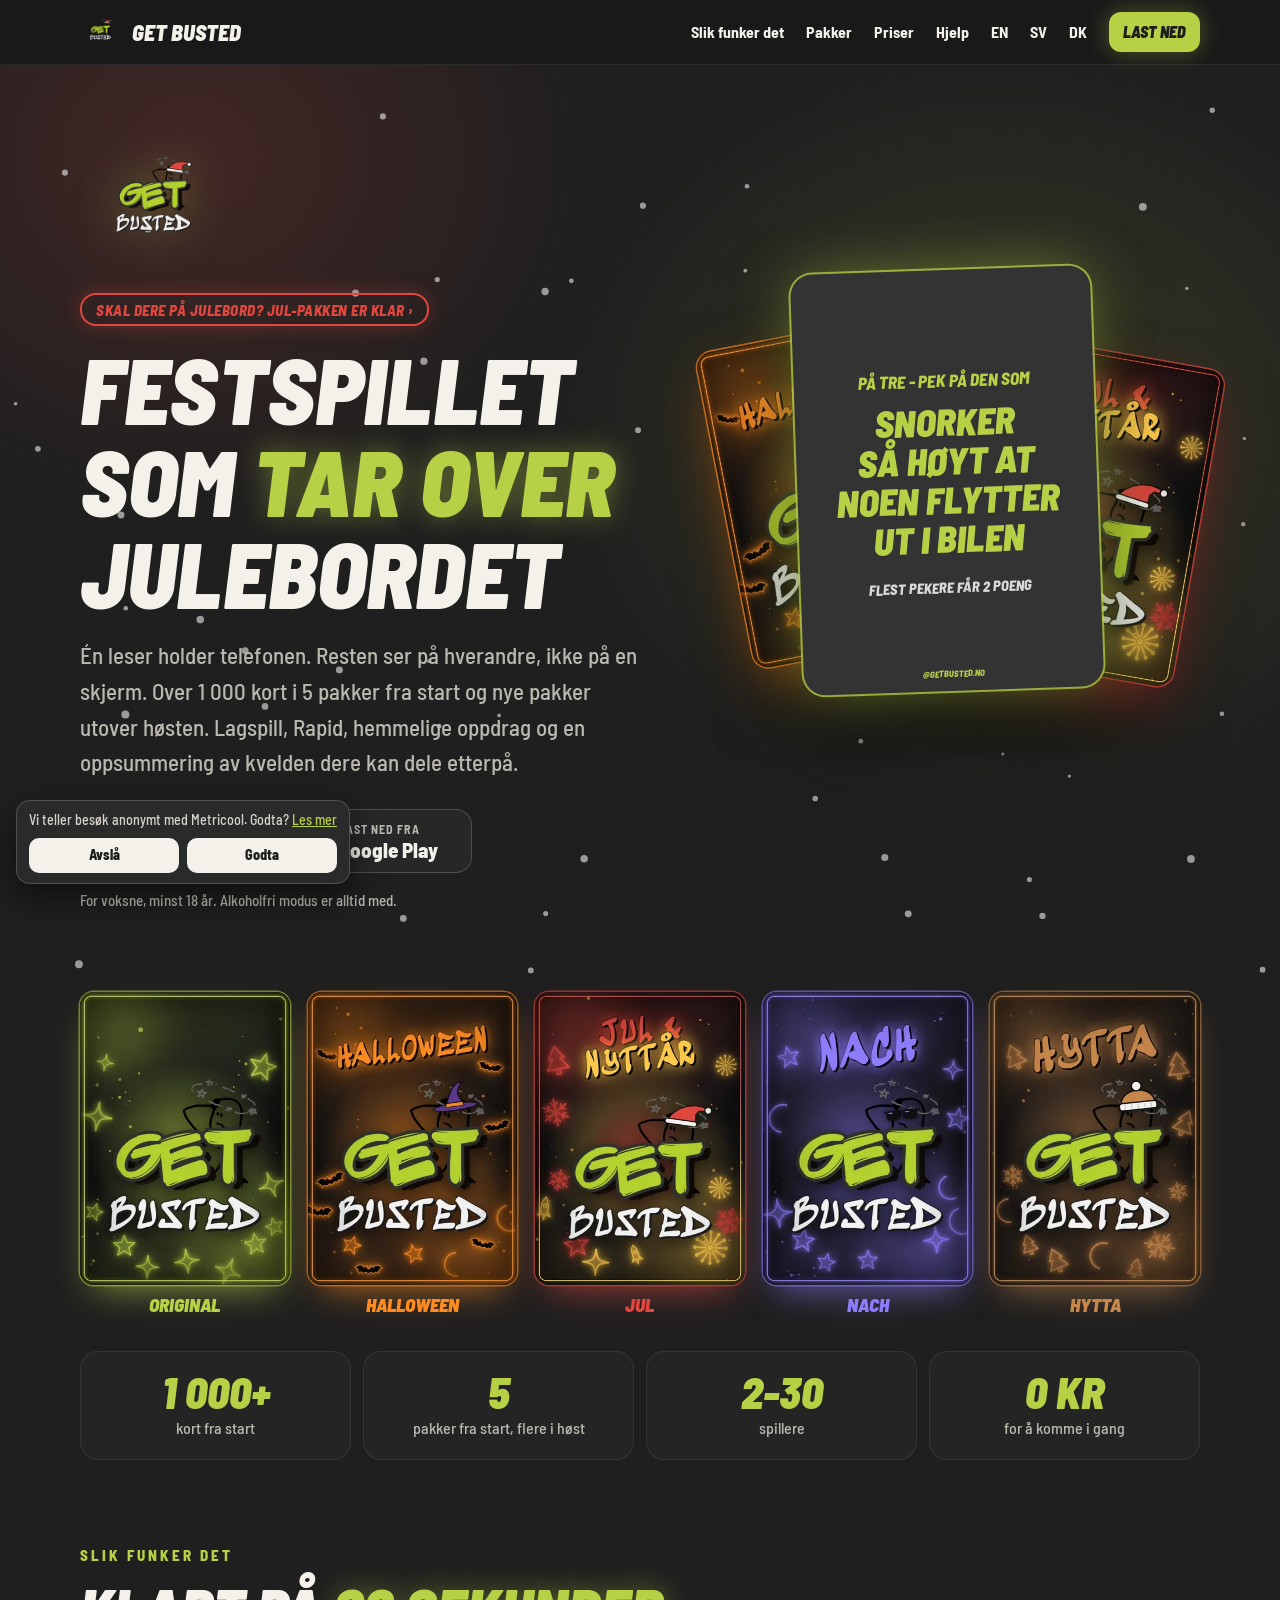
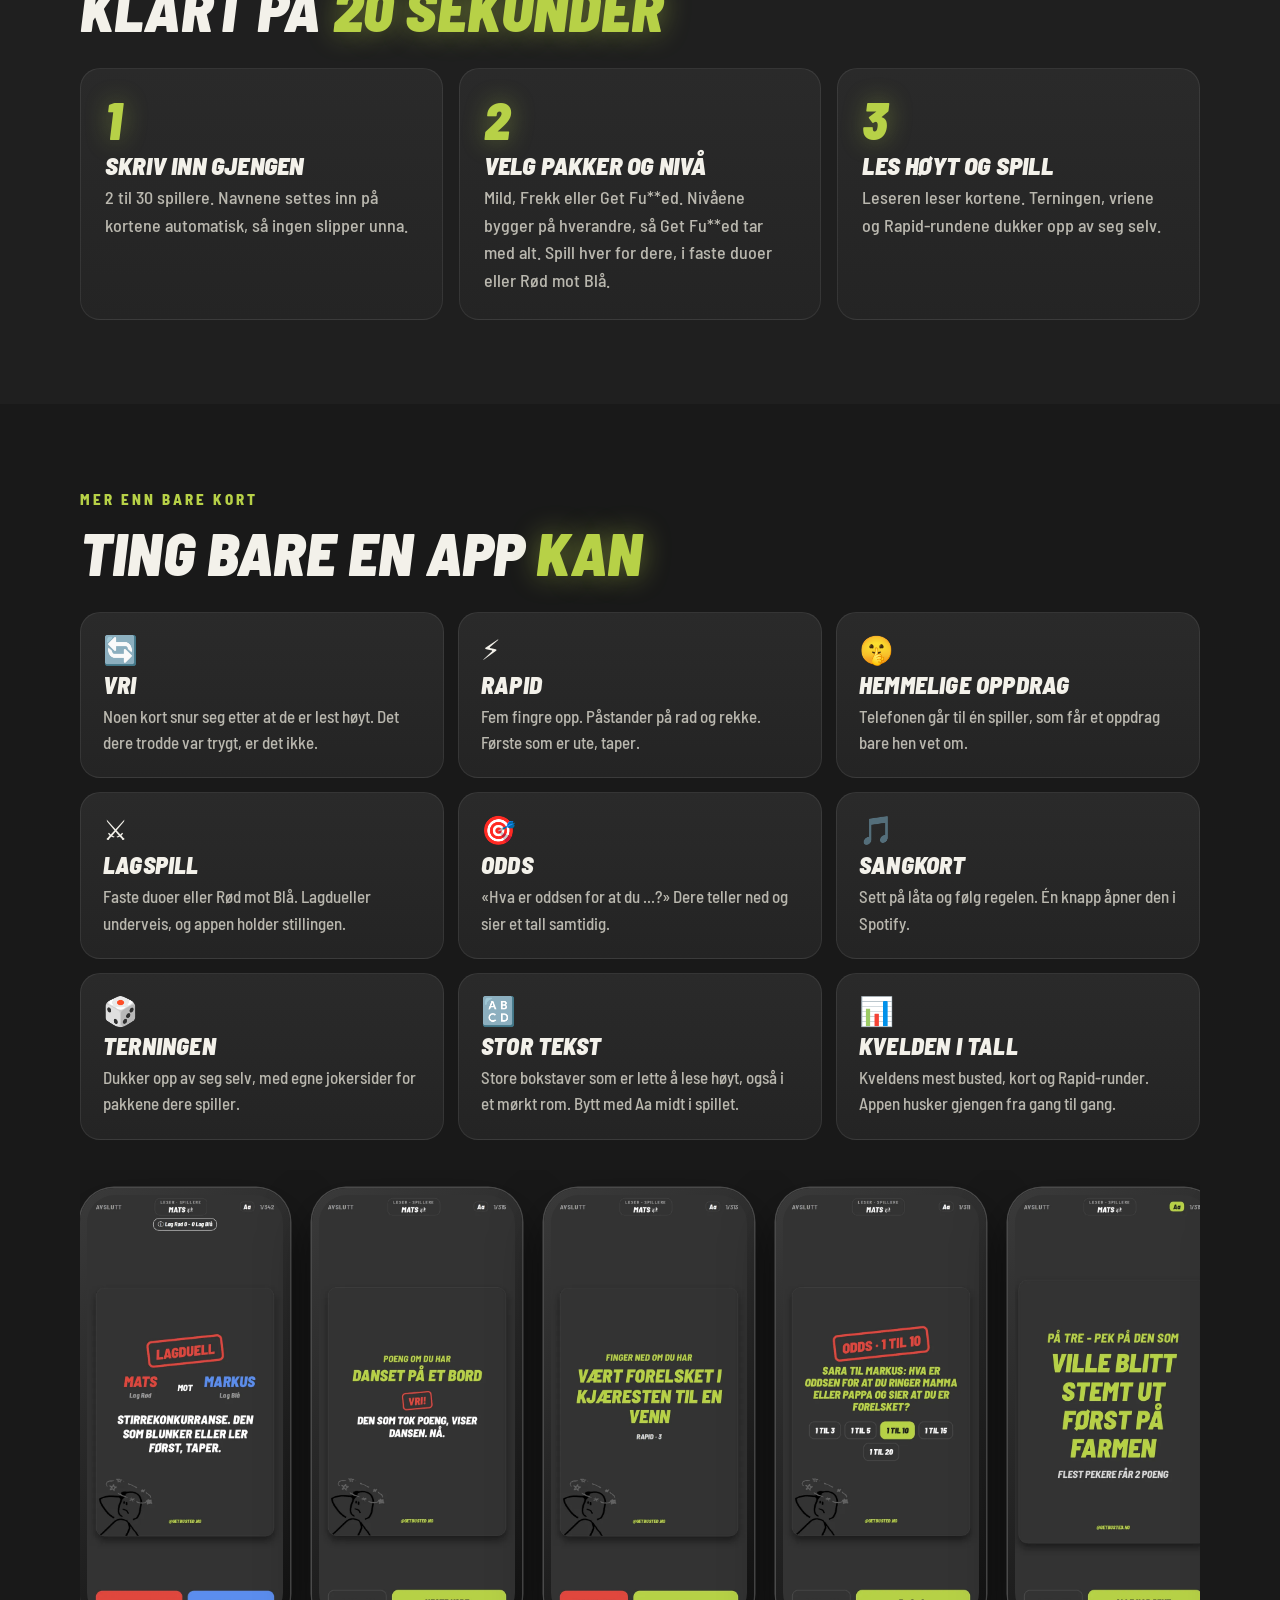
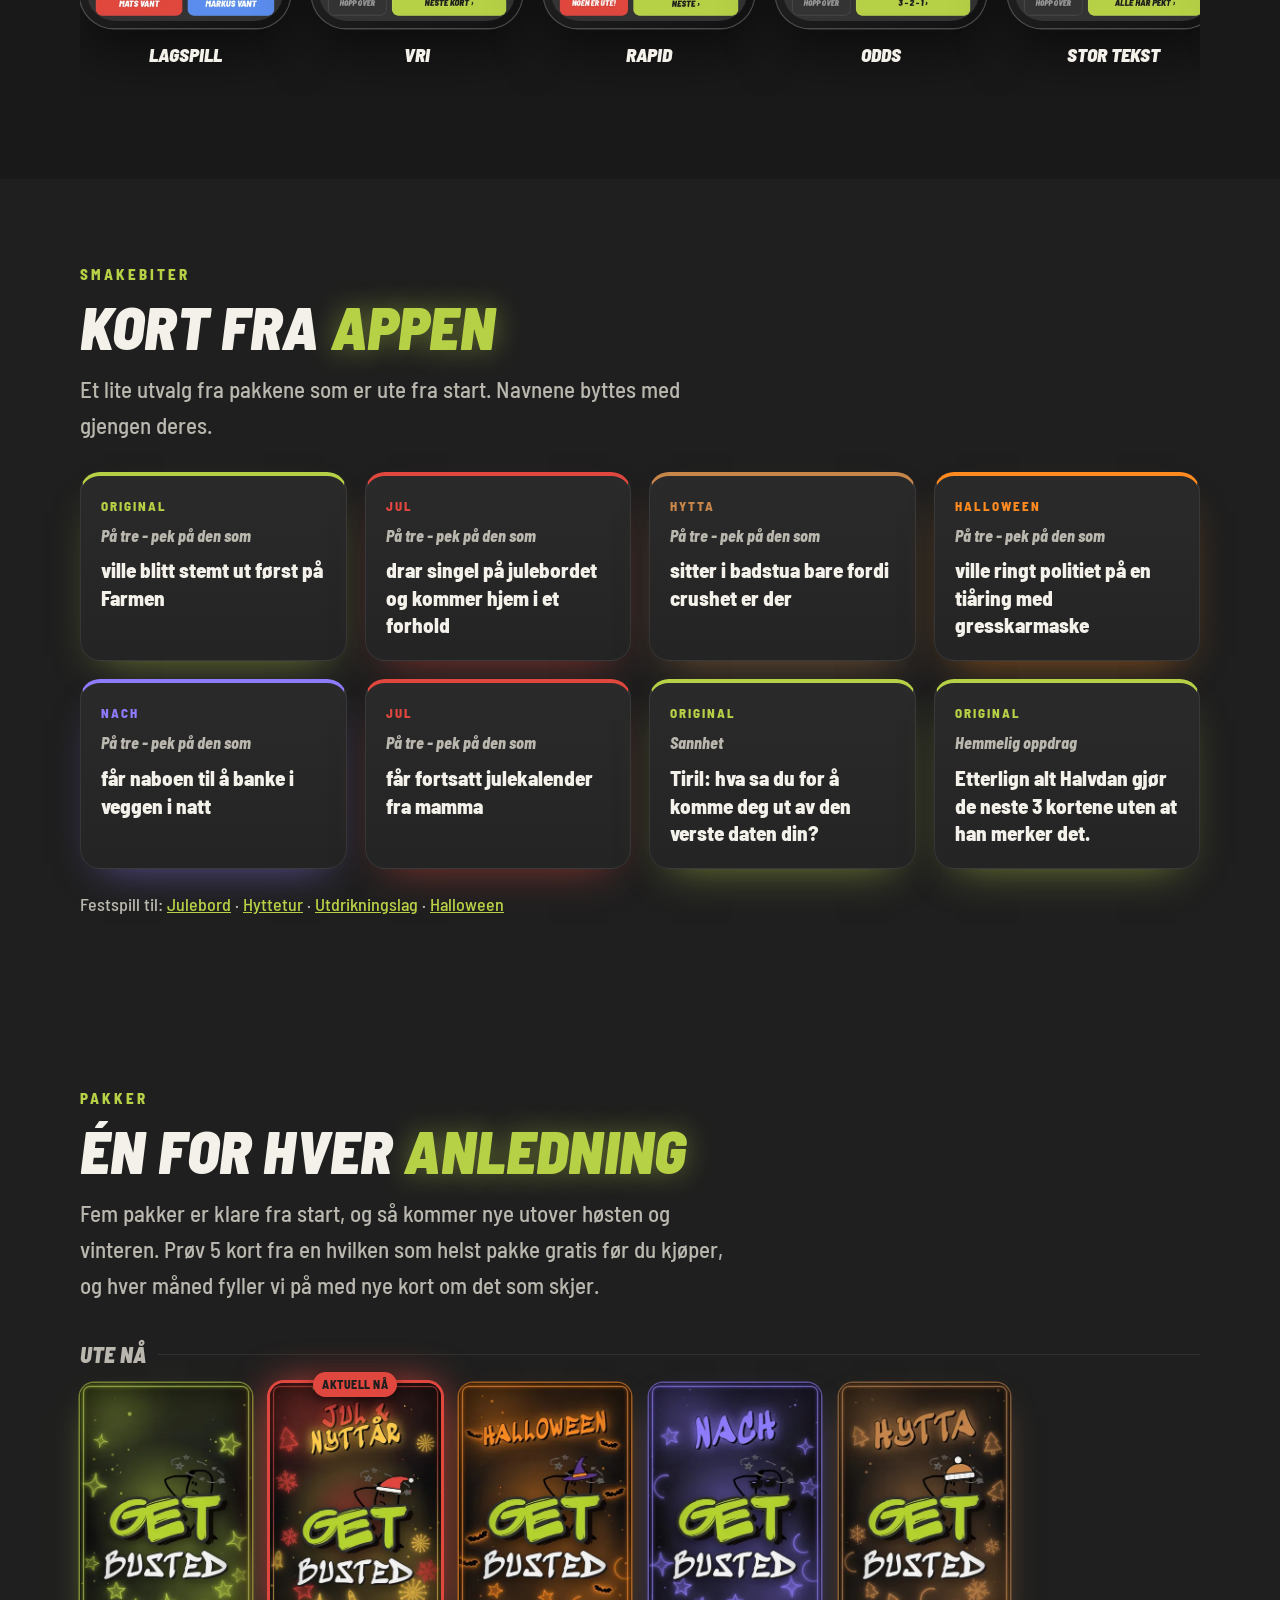
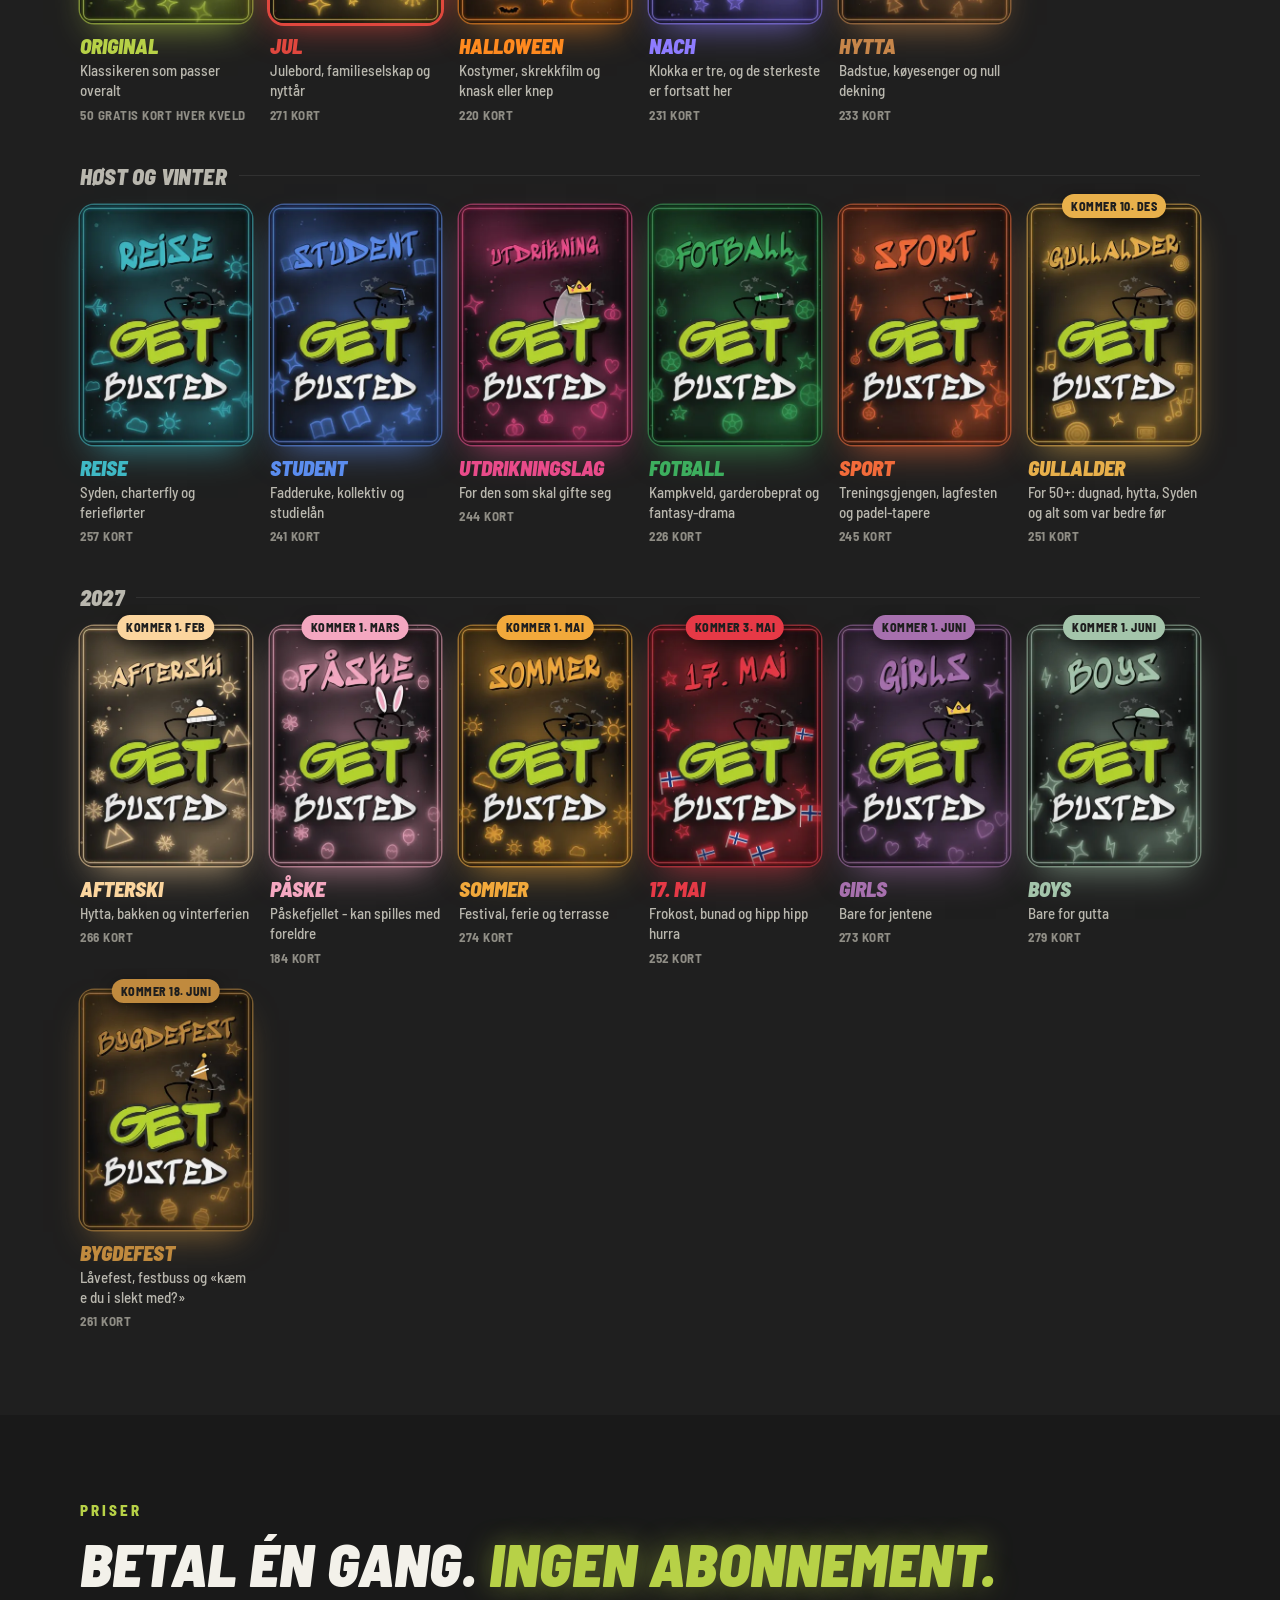
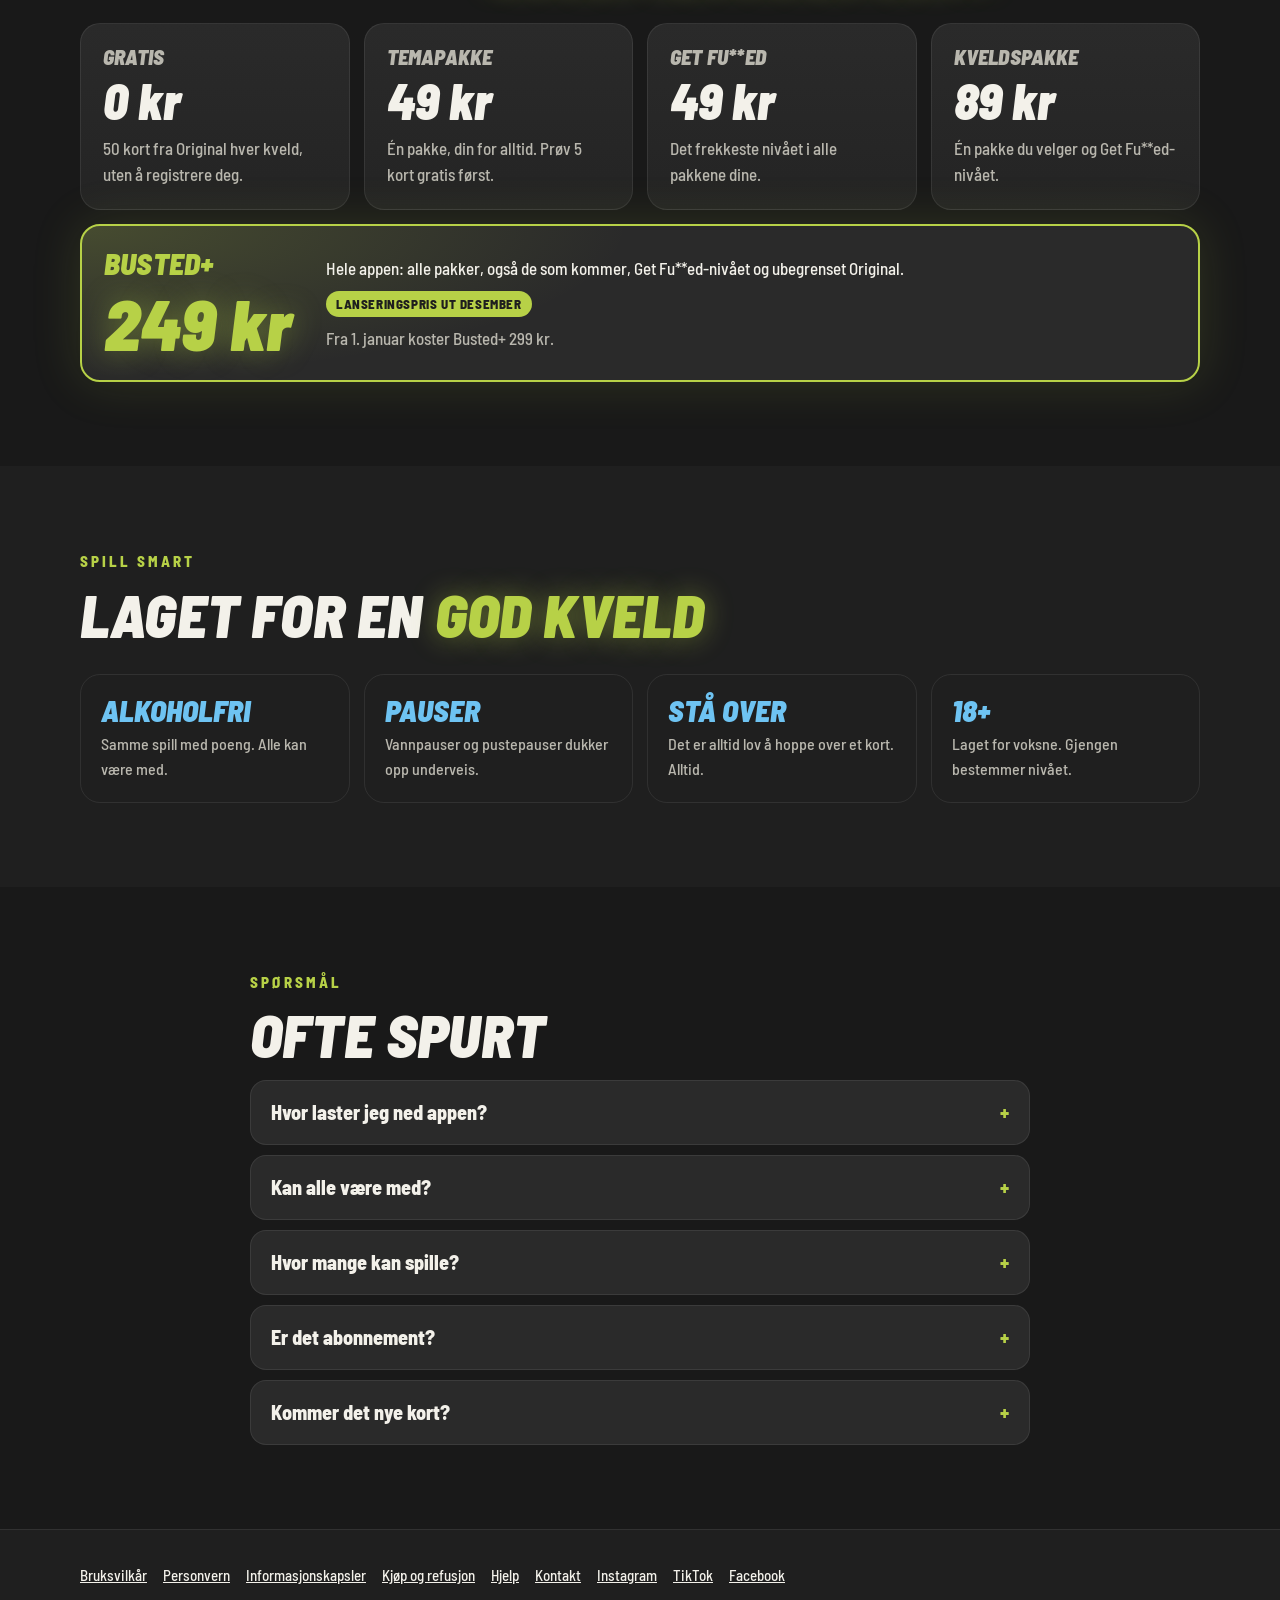
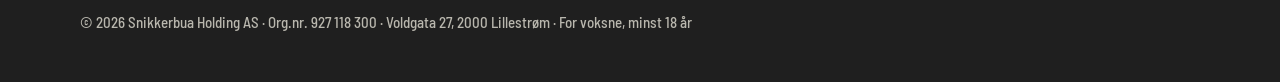
==== commit fa5f922c: "Lansering flyttet til 29. oktober. Butikkmerkene blir lenker på lanseringsdagen Co-Authored-By: Clau" ====
--- a/index.html
+++ b/index.html
@@ -4,9 +4,9 @@
 <meta charset="utf-8">
 <meta name="viewport" content="width=device-width, initial-scale=1">
 <title>Get Busted - festspillet som tar over kvelden</title>
-<meta name="description" content="Get Busted er festspillet og partyspillet for vennegjengen, hytteturen, julebordet og utdrikningslaget. Over 1 000 norske kort i 5 pakker fra start. Én leser, lagspill, Rapid og hemmelige oppdrag. For voksne 18+. På iPhone og Android fra 30. oktober.">
+<meta name="description" content="Get Busted er festspillet og partyspillet for vennegjengen, hytteturen, julebordet og utdrikningslaget. Over 1 000 norske kort i 5 pakker fra start. Én leser, lagspill, Rapid og hemmelige oppdrag. For voksne 18+. På iPhone og Android fra 29. oktober.">
 <meta property="og:title" content="Get Busted - festspillet som tar over kvelden">
-<meta property="og:description" content="Over 1 000 kort fra start. Null kjedelige pauser. På iPhone og Android fra 30. oktober.">
+<meta property="og:description" content="Over 1 000 kort fra start. Null kjedelige pauser. På iPhone og Android fra 29. oktober.">
 <meta property="og:image" content="https://getbusted.no/img/og.jpg">
 <meta property="og:url" content="https://getbusted.no/">
 <link rel="canonical" href="https://getbusted.no/">
@@ -21,7 +21,7 @@
 <link rel="preload" href="/fonts/bsc-900Black_Italic.woff2" as="font" type="font/woff2" crossorigin>
 <link rel="stylesheet" href="/style.css">
 <script src="/samtykke.js" defer></script>
-<script type="application/ld+json">{"@context": "https://schema.org", "@graph": [{"@type": "Organization", "@id": "https://getbusted.no/#org", "name": "Get Busted", "url": "https://getbusted.no/", "logo": "https://getbusted.no/img/logo.png", "email": "kontakt@getbusted.no", "parentOrganization": {"@type": "Organization", "name": "Snikkerbua Holding AS", "identifier": "927 118 300"}, "address": {"@type": "PostalAddress", "streetAddress": "Voldgata 27", "postalCode": "2000", "addressLocality": "Lillestrøm", "addressCountry": "NO"}, "sameAs": ["https://www.instagram.com/getbusted.no/", "https://www.tiktok.com/@getbusted.no", "https://www.facebook.com/getbusted.no"]}, {"@type": "MobileApplication", "@id": "https://getbusted.no/#app", "name": "Get Busted", "url": "https://getbusted.no/", "inLanguage": "no", "description": "Get Busted er festspillet og partyspillet for vennegjengen, hytteturen, julebordet og utdrikningslaget. Over 1 000 norske kort i 5 pakker fra start. Én leser, lagspill, Rapid og hemmelige oppdrag. For voksne 18+. På iPhone og Android fra 30. oktober.", "applicationCategory": "GameApplication", "applicationSubCategory": "Festspill", "operatingSystem": "iOS, Android", "contentRating": "18+", "publisher": {"@id": "https://getbusted.no/#org"}, "image": "https://getbusted.no/img/og.jpg", "offers": {"@type": "Offer", "price": "0", "priceCurrency": "NOK", "description": "50 kort fra Original hver kveld, uten å registrere deg."}}, {"@type": "FAQPage", "@id": "https://getbusted.no/#faq", "inLanguage": "no", "mainEntity": [{"@type": "Question", "name": "Når kommer appen?", "acceptedAnswer": {"@type": "Answer", "text": "30. oktober på iPhone og Android. Følg oss på Instagram, TikTok og Facebook (@getbusted.no) for å få beskjed først."}}, {"@type": "Question", "name": "Kan alle være med?", "acceptedAnswer": {"@type": "Answer", "text": "Ja. I alkoholfri modus blir alt til poeng, og det er alltid lov å stå over et kort."}}, {"@type": "Question", "name": "Hvor mange kan spille?", "acceptedAnswer": {"@type": "Answer", "text": "Fra 2 til 30. Store grupper får flere kort som gjelder alle samtidig, og med lagspill kan dere spille i duoer eller Rød mot Blå."}}, {"@type": "Question", "name": "Er det abonnement?", "acceptedAnswer": {"@type": "Answer", "text": "Nei. Alle kjøp er engangskjøp, også Busted+. Du får 50 kort gratis hver kveld, og kjøper du noe, blir Original ubegrenset."}}, {"@type": "Question", "name": "Kommer det nye kort?", "acceptedAnswer": {"@type": "Answer", "text": "Ja, hver måned. Vi fyller på pakkene med kort om det som skjer: fotball i Fotball, julebordsesongen i Jul, flykaos i Reise og alt folk snakker om i Original. Kortene dukker opp i appen av seg selv og er merket «Aktuelt»."}}]}]}</script>
+<script type="application/ld+json">{"@context": "https://schema.org", "@graph": [{"@type": "Organization", "@id": "https://getbusted.no/#org", "name": "Get Busted", "url": "https://getbusted.no/", "logo": "https://getbusted.no/img/logo.png", "email": "kontakt@getbusted.no", "parentOrganization": {"@type": "Organization", "name": "Snikkerbua Holding AS", "identifier": "927 118 300"}, "address": {"@type": "PostalAddress", "streetAddress": "Voldgata 27", "postalCode": "2000", "addressLocality": "Lillestrøm", "addressCountry": "NO"}, "sameAs": ["https://www.instagram.com/getbusted.no/", "https://www.tiktok.com/@getbusted.no", "https://www.facebook.com/getbusted.no"]}, {"@type": "MobileApplication", "@id": "https://getbusted.no/#app", "name": "Get Busted", "url": "https://getbusted.no/", "inLanguage": "no", "description": "Get Busted er festspillet og partyspillet for vennegjengen, hytteturen, julebordet og utdrikningslaget. Over 1 000 norske kort i 5 pakker fra start. Én leser, lagspill, Rapid og hemmelige oppdrag. For voksne 18+. På iPhone og Android fra 29. oktober.", "applicationCategory": "GameApplication", "applicationSubCategory": "Festspill", "operatingSystem": "iOS, Android", "contentRating": "18+", "publisher": {"@id": "https://getbusted.no/#org"}, "image": "https://getbusted.no/img/og.jpg", "offers": {"@type": "Offer", "price": "0", "priceCurrency": "NOK", "description": "50 kort fra Original hver kveld, uten å registrere deg."}}, {"@type": "FAQPage", "@id": "https://getbusted.no/#faq", "inLanguage": "no", "mainEntity": [{"@type": "Question", "name": "Når kommer appen?", "acceptedAnswer": {"@type": "Answer", "text": "29. oktober på iPhone og Android. Følg oss på Instagram, TikTok og Facebook (@getbusted.no) for å få beskjed først."}}, {"@type": "Question", "name": "Kan alle være med?", "acceptedAnswer": {"@type": "Answer", "text": "Ja. I alkoholfri modus blir alt til poeng, og det er alltid lov å stå over et kort."}}, {"@type": "Question", "name": "Hvor mange kan spille?", "acceptedAnswer": {"@type": "Answer", "text": "Fra 2 til 30. Store grupper får flere kort som gjelder alle samtidig, og med lagspill kan dere spille i duoer eller Rød mot Blå."}}, {"@type": "Question", "name": "Er det abonnement?", "acceptedAnswer": {"@type": "Answer", "text": "Nei. Alle kjøp er engangskjøp, også Busted+. Du får 50 kort gratis hver kveld, og kjøper du noe, blir Original ubegrenset."}}, {"@type": "Question", "name": "Kommer det nye kort?", "acceptedAnswer": {"@type": "Answer", "text": "Ja, hver måned. Vi fyller på pakkene med kort om det som skjer: fotball i Fotball, julebordsesongen i Jul, flykaos i Reise og alt folk snakker om i Original. Kortene dukker opp i appen av seg selv og er merket «Aktuelt»."}}]}]}</script>
 </head>
 <body>
 <a class="skip" href="#innhold">Hopp til innholdet</a>
@@ -36,7 +36,7 @@
       <a href="https://getbusted.online/" hreflang="en">EN</a>
       <a href="https://getbusted.online/se/" hreflang="sv">SV</a>
       <a href="https://getbusted.online/dk/" hreflang="da">DK</a>
-      <a class="cta" href="#last-ned">30. oktober</a>
+      <a class="cta" href="#last-ned" data-launch="cta">29. oktober</a>
     </nav>
   </div>
 </header>
@@ -50,8 +50,8 @@
       <h1>Festspillet som <em>tar over</em> kvelden</h1>
       <p class="lead">Én leser holder telefonen. Resten ser på hverandre, ikke på en skjerm. Over 1 000 kort i 5 pakker fra start og nye pakker utover høsten. Lagspill, Rapid, hemmelige oppdrag og en oppsummering av kvelden dere kan dele etterpå.</p>
       <div class="badges" id="last-ned">
-        <span class="badge"><svg viewBox="0 0 24 24" aria-hidden="true"><path d="M16.4 12.6c0-2.6 2.1-3.8 2.2-3.9-1.2-1.8-3.1-2-3.7-2-1.6-.2-3.1.9-3.9.9-.8 0-2-.9-3.4-.9-1.7 0-3.3 1-4.2 2.6-1.8 3.1-.5 7.7 1.3 10.2.8 1.2 1.8 2.6 3.1 2.5 1.3-.1 1.7-.8 3.2-.8s1.9.8 3.2.8c1.3 0 2.2-1.2 3-2.4.9-1.4 1.3-2.7 1.3-2.8-.1 0-2.6-1-2.6-4.2zM13.9 5c.7-.8 1.1-1.9 1-3-1 0-2.1.6-2.8 1.4-.6.7-1.2 1.8-1 2.9 1 .1 2.1-.5 2.8-1.3z"/></svg><span><small>30. oktober på</small><b>App Store</b></span></span>
-        <span class="badge"><svg viewBox="0 0 24 24" aria-hidden="true"><path d="M3.6 1.8c-.3.3-.4.7-.4 1.3v17.8c0 .6.1 1 .4 1.3l.1.1 10-10v-.2l-10-10.4zM17 15.6l-3.3-3.3v-.2L17 8.7l.1.1 3.9 2.2c1.1.6 1.1 1.7 0 2.3l-3.9 2.2-.1.1zm-.1.1L13.6 12 3.6 22c.4.4 1 .4 1.7.1l11.6-6.4M16.9 8.3 5.3 1.7c-.7-.4-1.3-.3-1.7.1l10 10 3.3-3.5z"/></svg><span><small>30. oktober på</small><b>Google Play</b></span></span>
+        <span class="badge" data-store="ios"><svg viewBox="0 0 24 24" aria-hidden="true"><path d="M16.4 12.6c0-2.6 2.1-3.8 2.2-3.9-1.2-1.8-3.1-2-3.7-2-1.6-.2-3.1.9-3.9.9-.8 0-2-.9-3.4-.9-1.7 0-3.3 1-4.2 2.6-1.8 3.1-.5 7.7 1.3 10.2.8 1.2 1.8 2.6 3.1 2.5 1.3-.1 1.7-.8 3.2-.8s1.9.8 3.2.8c1.3 0 2.2-1.2 3-2.4.9-1.4 1.3-2.7 1.3-2.8-.1 0-2.6-1-2.6-4.2zM13.9 5c.7-.8 1.1-1.9 1-3-1 0-2.1.6-2.8 1.4-.6.7-1.2 1.8-1 2.9 1 .1 2.1-.5 2.8-1.3z"/></svg><span><small>29. oktober på</small><b>App Store</b></span></span>
+        <span class="badge" data-store="play"><svg viewBox="0 0 24 24" aria-hidden="true"><path d="M3.6 1.8c-.3.3-.4.7-.4 1.3v17.8c0 .6.1 1 .4 1.3l.1.1 10-10v-.2l-10-10.4zM17 15.6l-3.3-3.3v-.2L17 8.7l.1.1 3.9 2.2c1.1.6 1.1 1.7 0 2.3l-3.9 2.2-.1.1zm-.1.1L13.6 12 3.6 22c.4.4 1 .4 1.7.1l11.6-6.4M16.9 8.3 5.3 1.7c-.7-.4-1.3-.3-1.7.1l10 10 3.3-3.5z"/></svg><span><small>29. oktober på</small><b>Google Play</b></span></span>
       </div>
       <p class="note">For voksne, minst 18 år. Alkoholfri modus er alltid med.</p>
     </div>
@@ -157,7 +157,7 @@
     <p class="kicker">Pakker</p>
     <h2>Én for hver <em>anledning</em></h2>
     <p class="lead">Fem pakker er klare fra start, og så kommer nye utover høsten og vinteren. Prøv 5 kort fra en hvilken som helst pakke gratis før du kjøper, og hver måned fyller vi på med nye kort om det som skjer.</p>
-    <div class="group"><h3>Med fra 30. oktober</h3>
+    <div class="group"><h3 data-launch="group">Med fra 29. oktober</h3>
     <div class="packs">
       <div class="pack" data-pack="original" style="--c:#B7D147"><picture><source srcset="/img/cover_original.webp" type="image/webp"><img src="/img/cover_original.jpg" alt="Omslaget til Original-pakken" width="360" height="503" loading="lazy"></picture><b>Original</b><span>Klassikeren som passer overalt</span><small>50 gratis kort hver kveld</small></div>
       <div class="pack" data-pack="halloween" style="--c:#FF8A1F"><picture><source srcset="/img/cover_halloween.webp" type="image/webp"><img src="/img/cover_halloween.jpg" alt="Omslaget til Halloween-pakken" width="360" height="503" loading="lazy"></picture><b>Halloween</b><span>Kostymer, skrekkfilm og knask eller knep</span><small>156 kort</small></div>
@@ -218,7 +218,7 @@
   <div class="wrap" style="max-width:820px">
     <p class="kicker">Spørsmål</p>
     <h2>Ofte spurt</h2>
-    <details><summary>Når kommer appen?</summary><p>30. oktober på iPhone og Android. Følg oss på <a href="https://www.instagram.com/getbusted.no/">Instagram</a>, <a href="https://www.tiktok.com/@getbusted.no">TikTok</a> og <a href="https://www.facebook.com/getbusted.no">Facebook</a> (@getbusted.no) for å få beskjed først.</p></details>
+    <details data-launch="faq"><summary>Når kommer appen?</summary><p>29. oktober på iPhone og Android. Følg oss på <a href="https://www.instagram.com/getbusted.no/">Instagram</a>, <a href="https://www.tiktok.com/@getbusted.no">TikTok</a> og <a href="https://www.facebook.com/getbusted.no">Facebook</a> (@getbusted.no) for å få beskjed først.</p></details>
     <details><summary>Kan alle være med?</summary><p>Ja. I alkoholfri modus blir alt til poeng, og det er alltid lov å stå over et kort.</p></details>
     <details><summary>Hvor mange kan spille?</summary><p>Fra 2 til 30. Store grupper får flere kort som gjelder alle samtidig, og med lagspill kan dere spille i duoer eller Rød mot Blå.</p></details>
     <details><summary>Er det abonnement?</summary><p>Nei. Alle kjøp er engangskjøp, også Busted+. Du får 50 kort gratis hver kveld, og kjøper du noe, blir Original ubegrenset.</p></details>
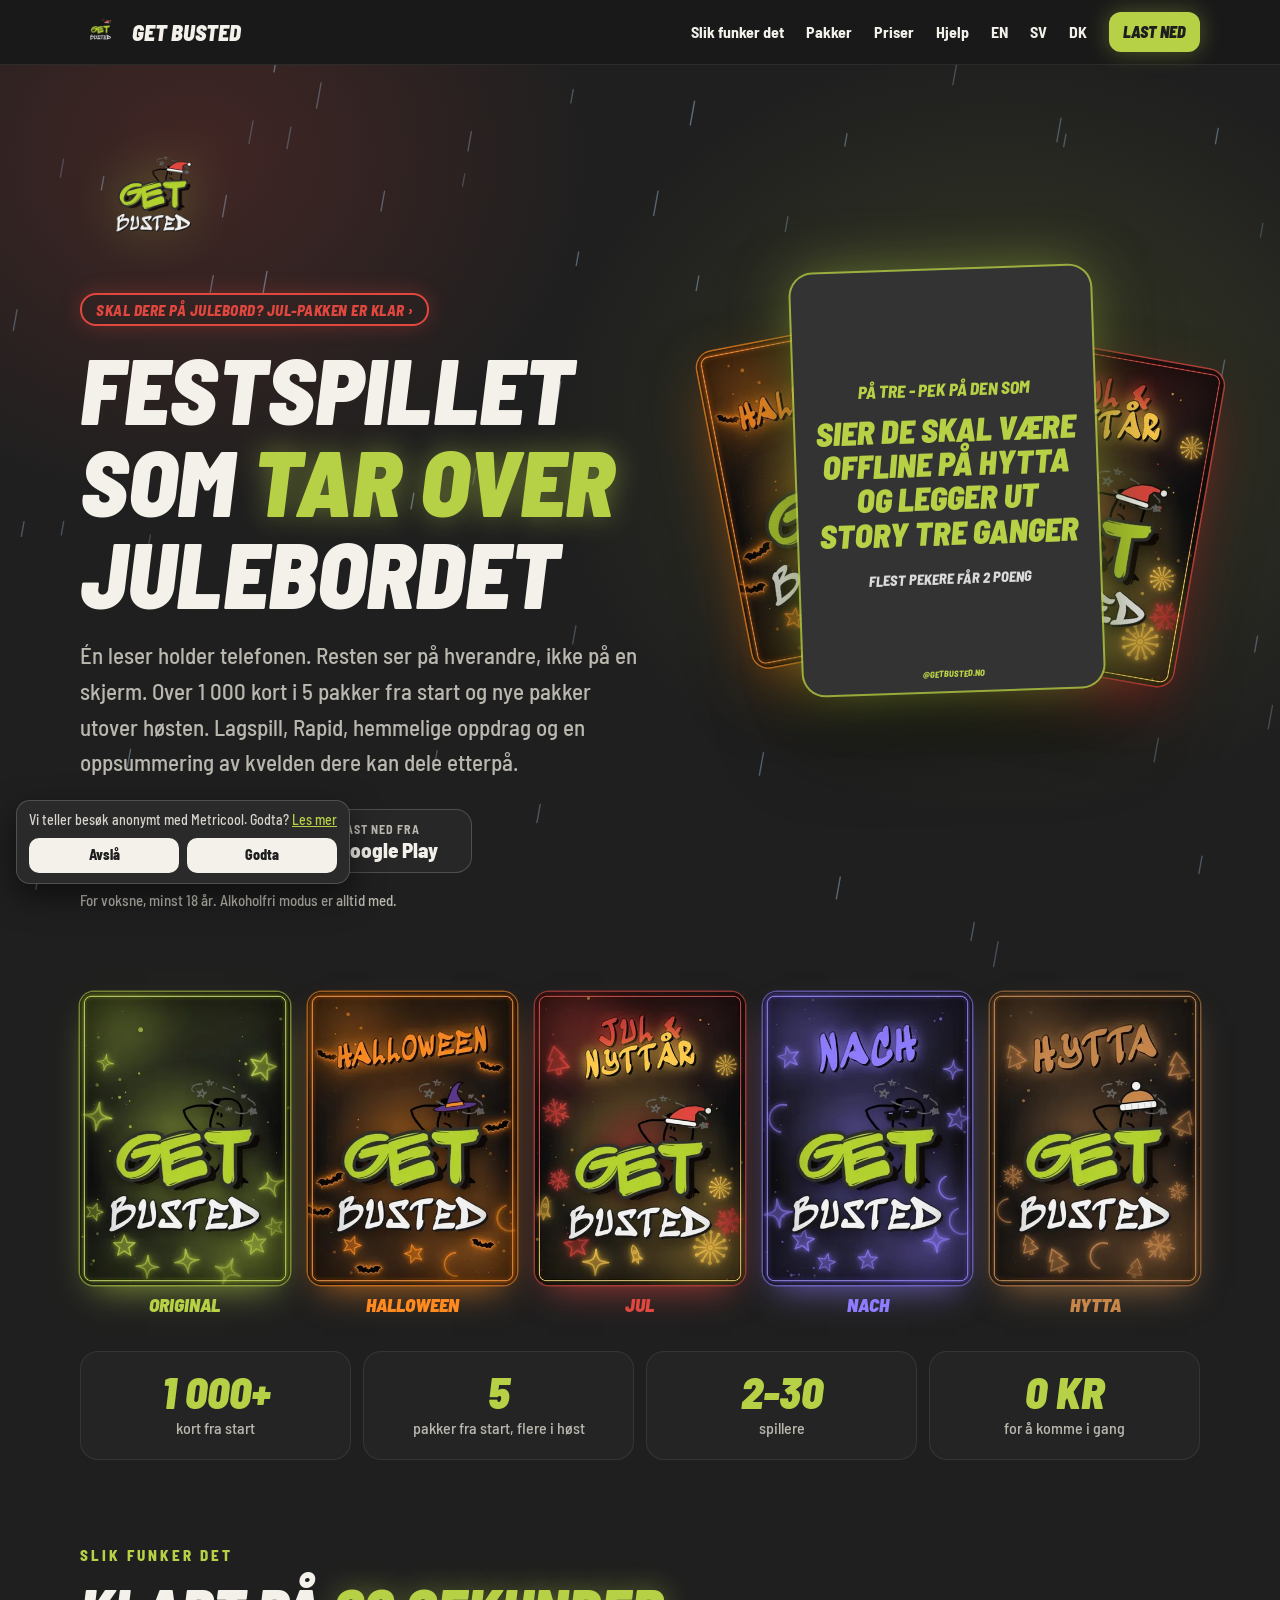
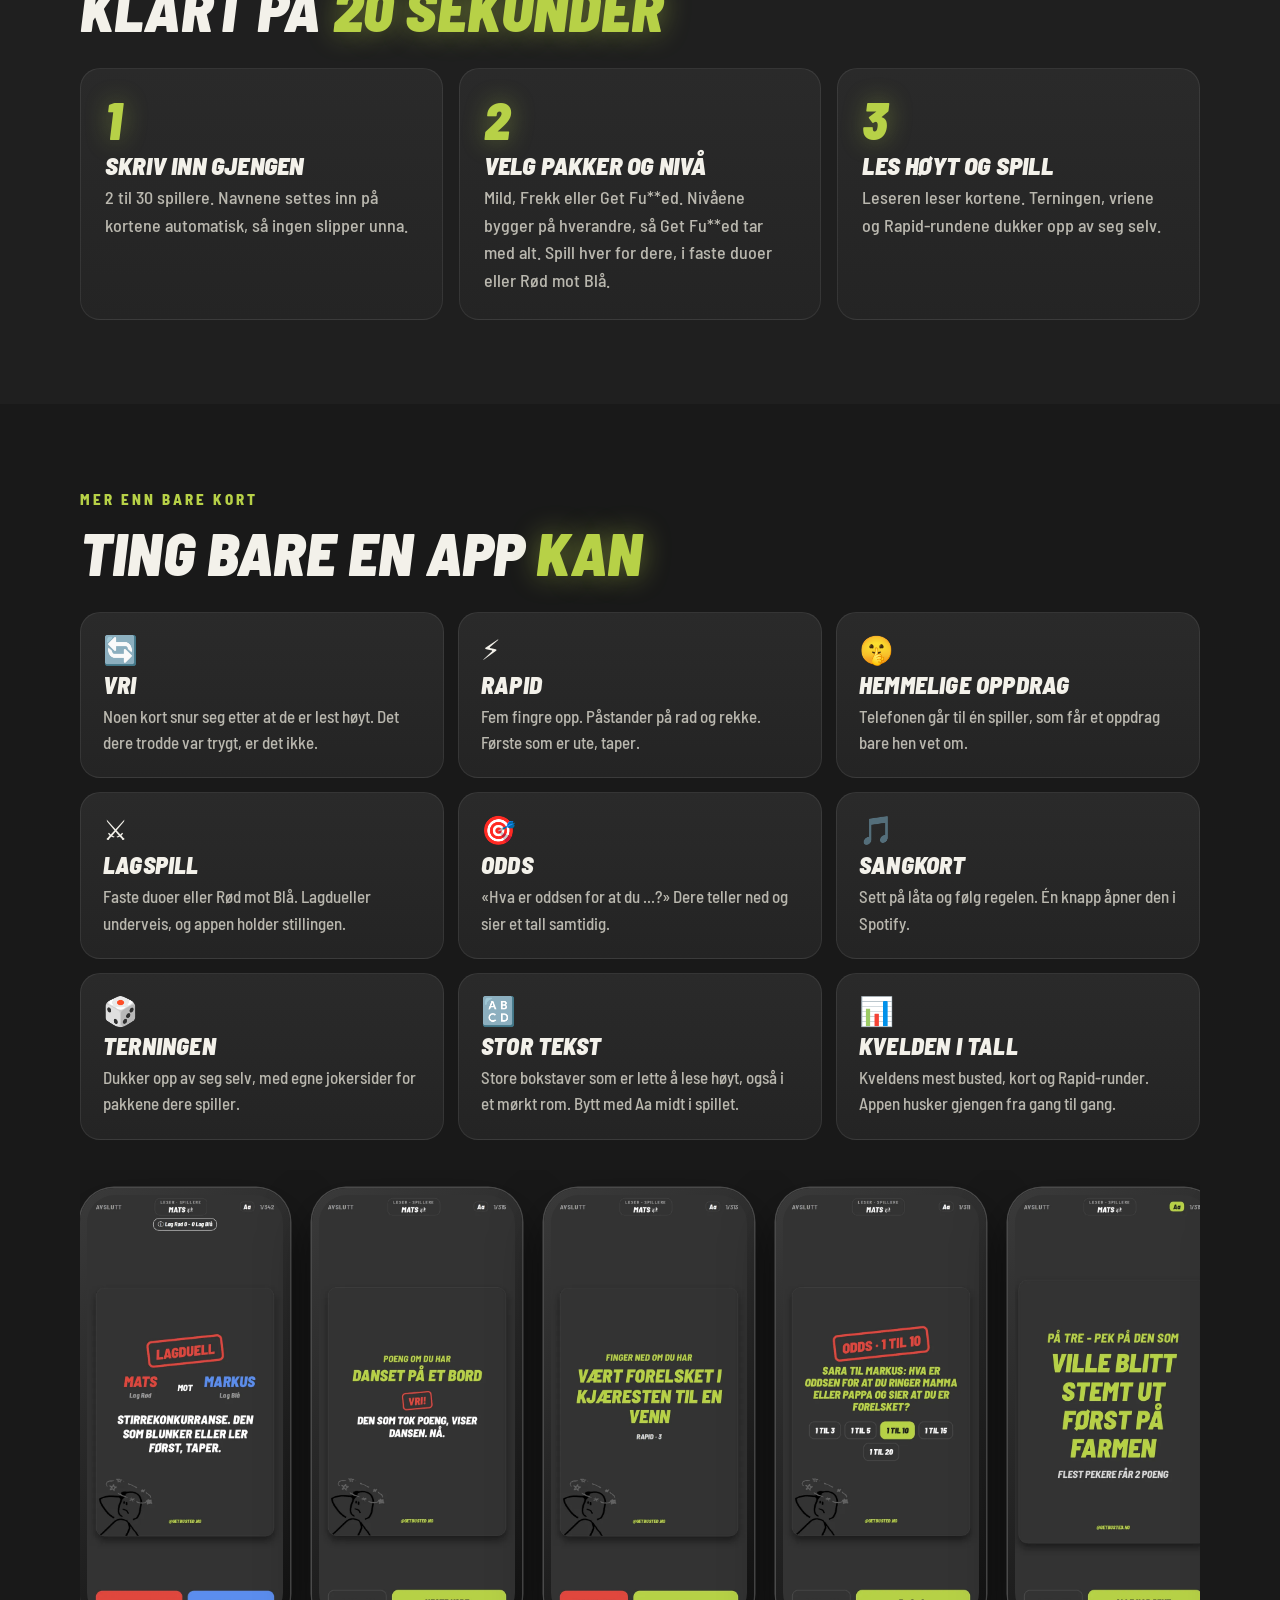
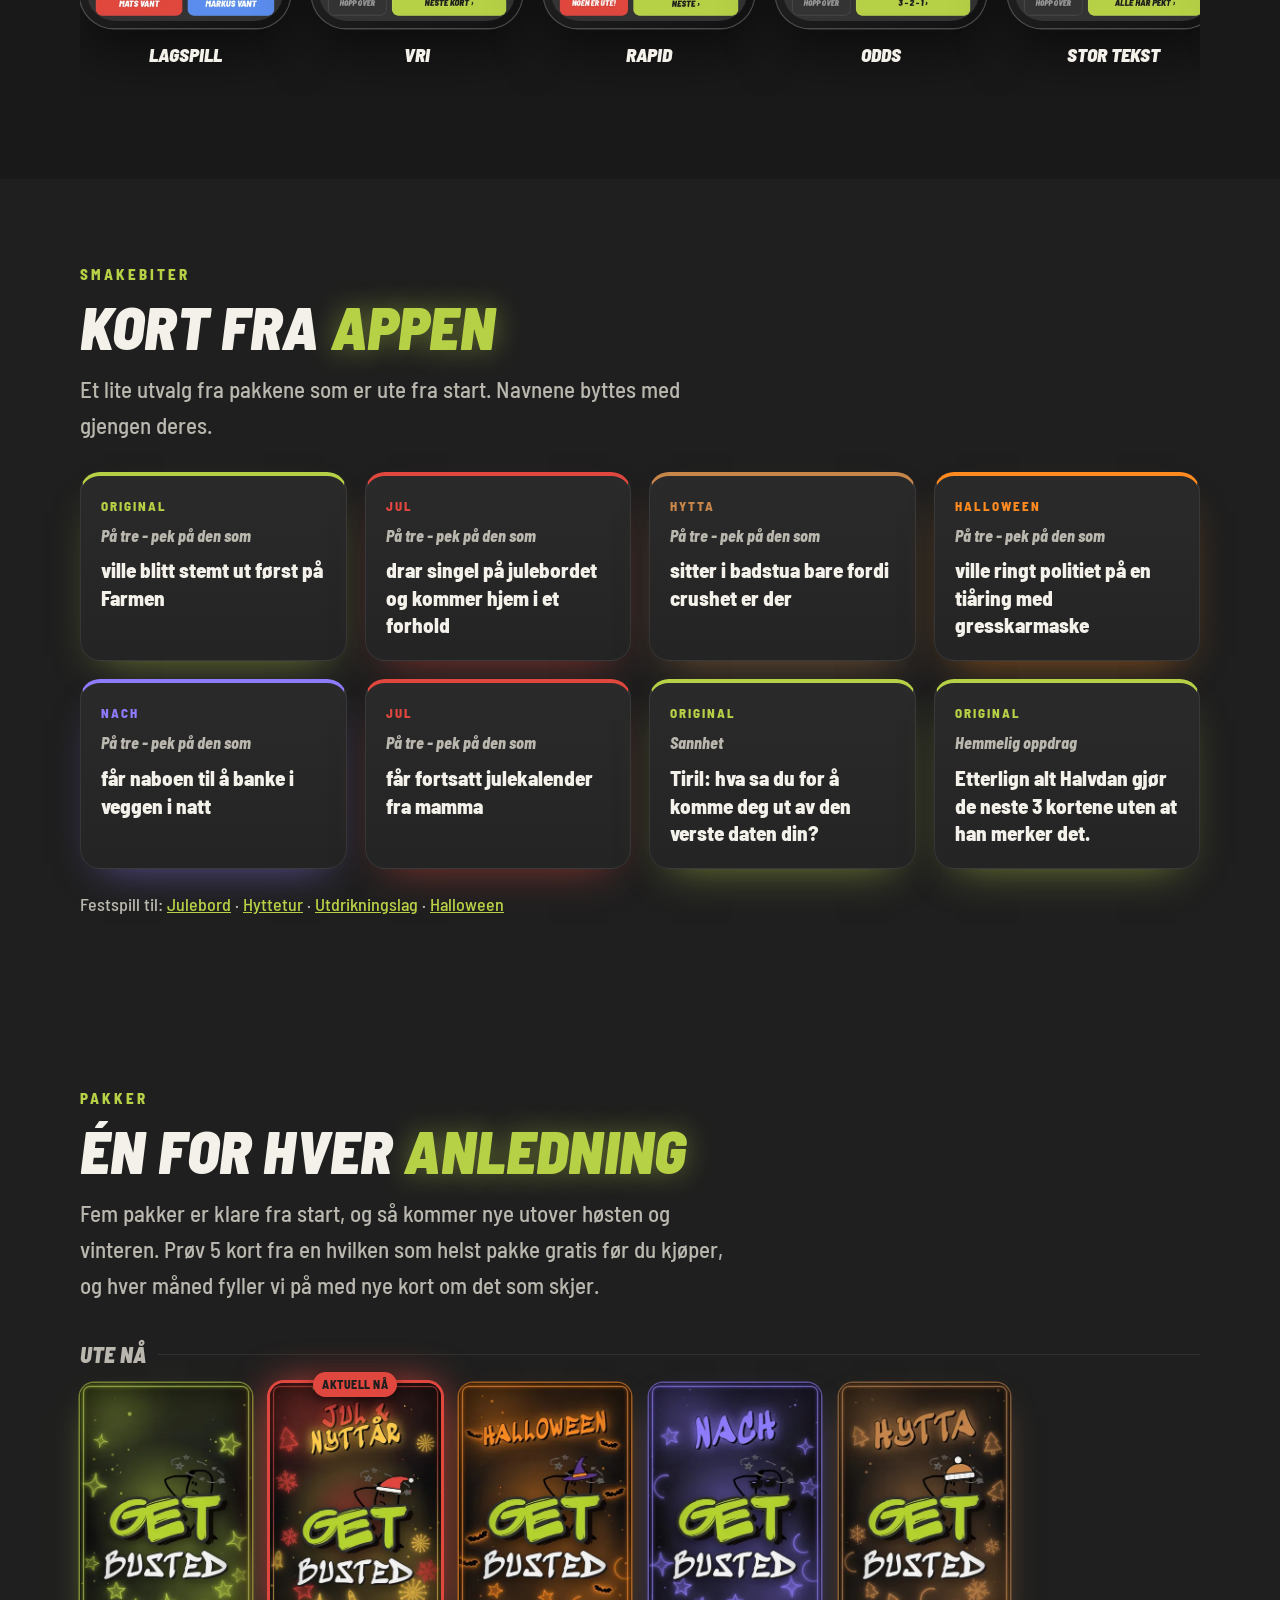
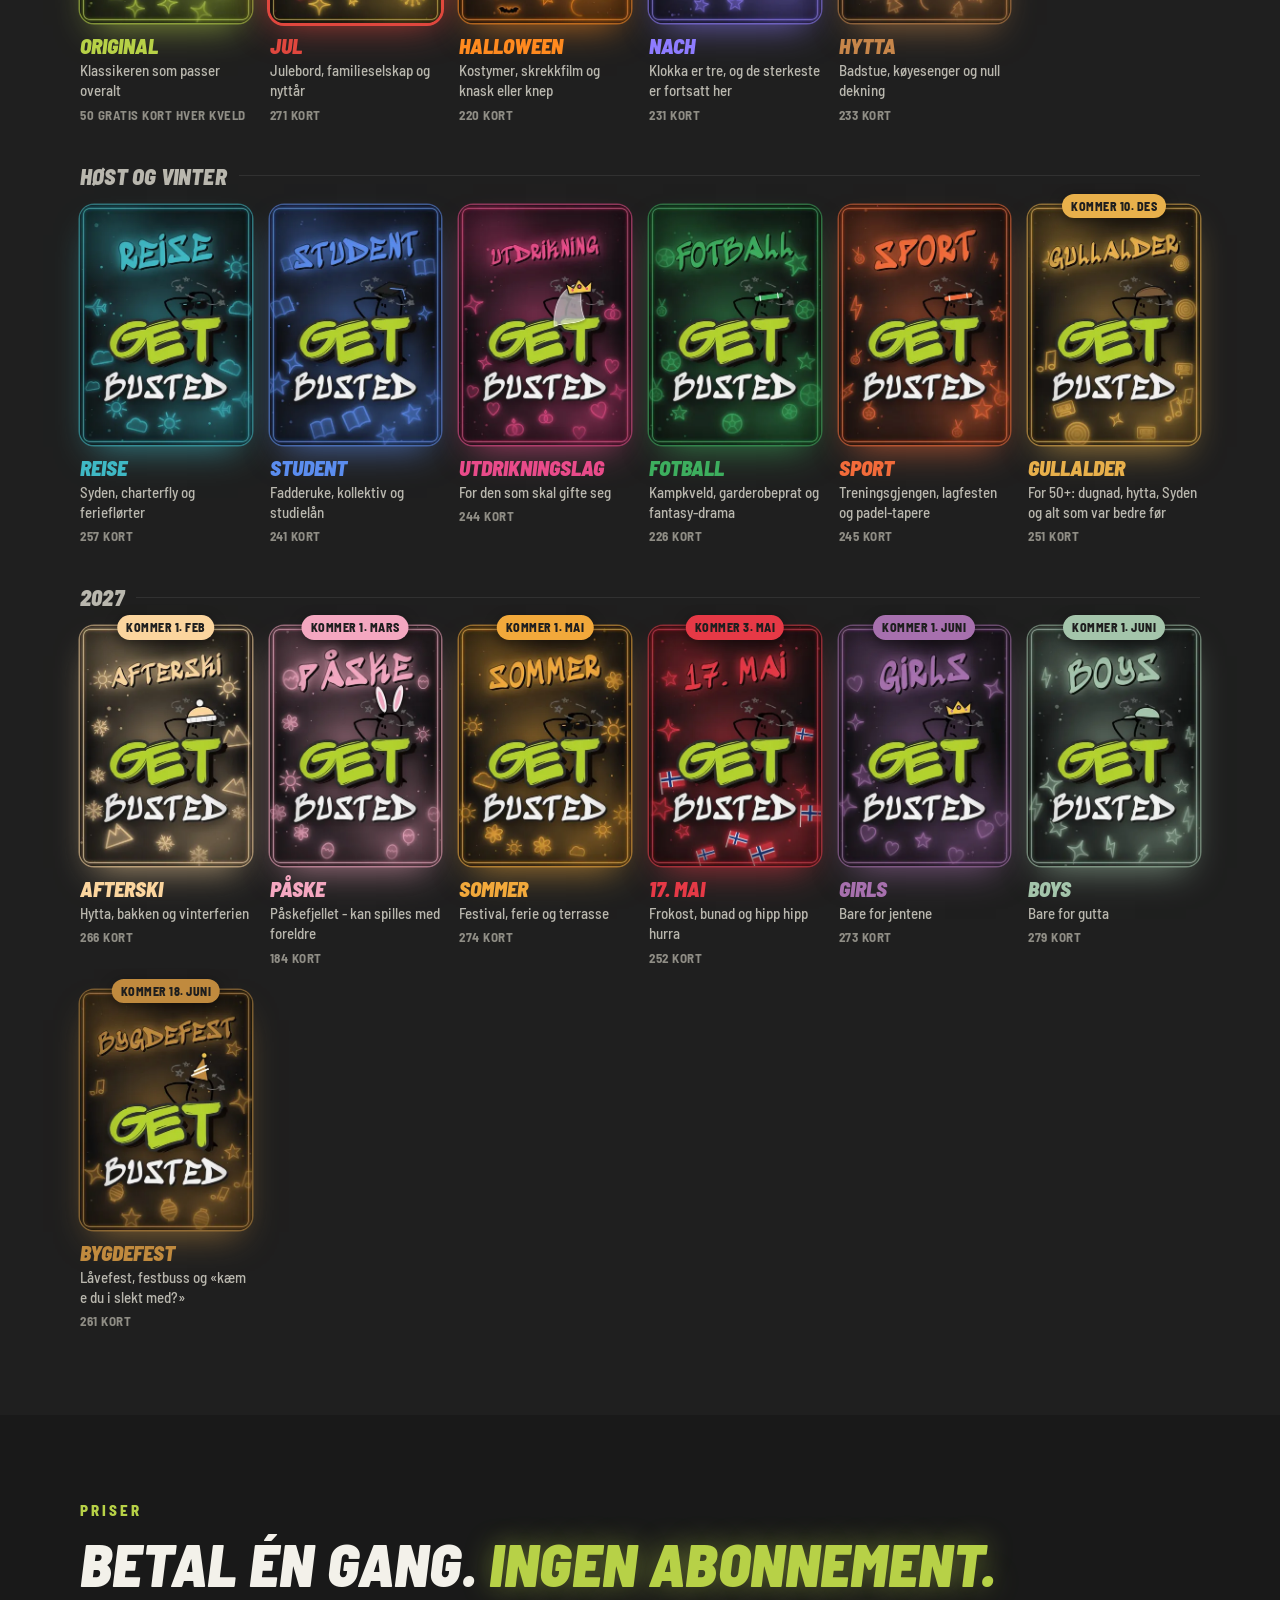
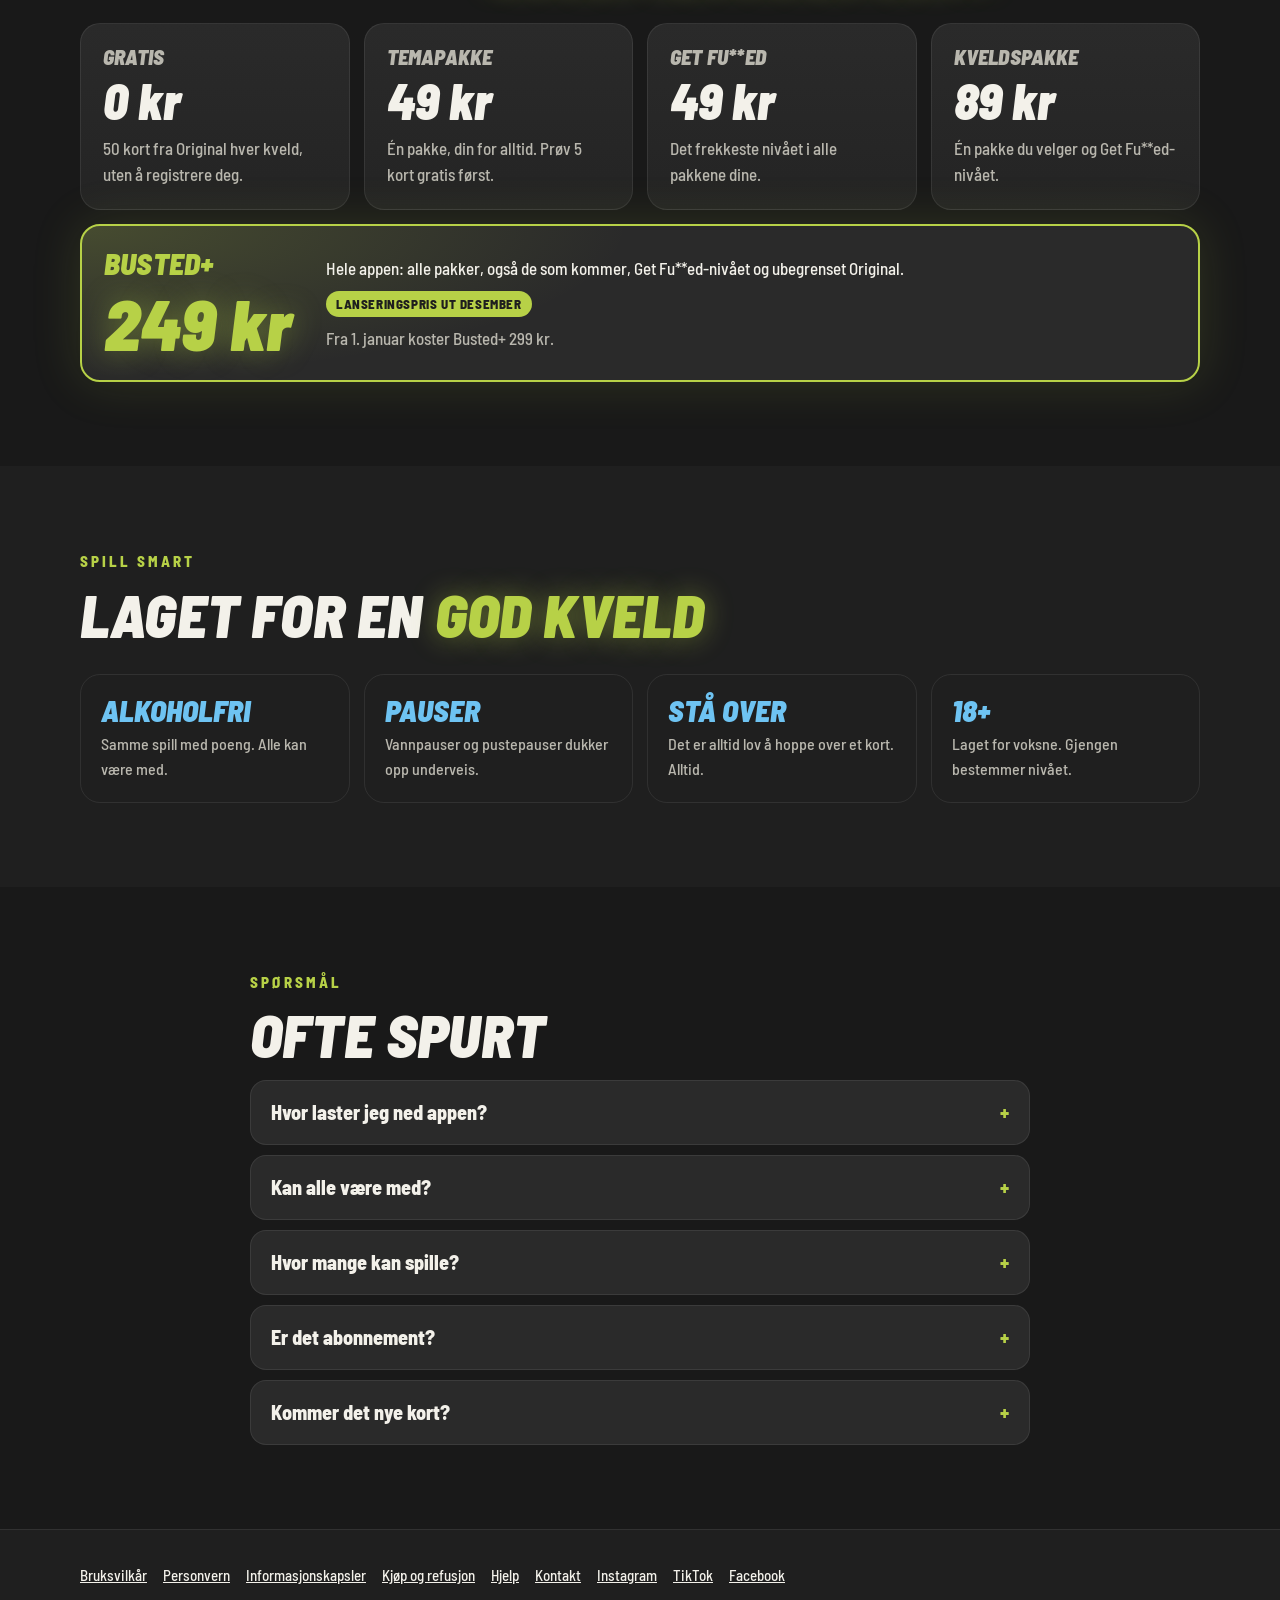
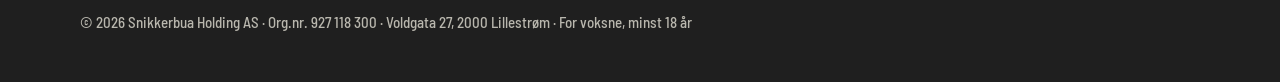
==== commit 62c44d25: "Plan B: Android 29. oktober, iPhone kommer snart (Apple avviste 1.0) Co-Authored-By: Claude Opus 5.5" ====
--- a/index.html
+++ b/index.html
@@ -4,9 +4,9 @@
 <meta charset="utf-8">
 <meta name="viewport" content="width=device-width, initial-scale=1">
 <title>Get Busted - festspillet som tar over kvelden</title>
-<meta name="description" content="Get Busted er festspillet og partyspillet for vennegjengen, hytteturen, julebordet og utdrikningslaget. Over 1 000 norske kort i 5 pakker fra start. Én leser, lagspill, Rapid og hemmelige oppdrag. For voksne 18+. På iPhone og Android fra 29. oktober.">
+<meta name="description" content="Get Busted er festspillet og partyspillet for vennegjengen, hytteturen, julebordet og utdrikningslaget. Over 1 000 norske kort i 5 pakker fra start. Én leser, lagspill, Rapid og hemmelige oppdrag. For voksne 18+. På Android fra 29. oktober. iPhone kommer snart.">
 <meta property="og:title" content="Get Busted - festspillet som tar over kvelden">
-<meta property="og:description" content="Over 1 000 kort fra start. Null kjedelige pauser. På iPhone og Android fra 29. oktober.">
+<meta property="og:description" content="Over 1 000 kort fra start. Null kjedelige pauser. På Android fra 29. oktober. iPhone kommer snart.">
 <meta property="og:image" content="https://getbusted.no/img/og.jpg">
 <meta property="og:url" content="https://getbusted.no/">
 <link rel="canonical" href="https://getbusted.no/">
@@ -21,7 +21,7 @@
 <link rel="preload" href="/fonts/bsc-900Black_Italic.woff2" as="font" type="font/woff2" crossorigin>
 <link rel="stylesheet" href="/style.css">
 <script src="/samtykke.js" defer></script>
-<script type="application/ld+json">{"@context": "https://schema.org", "@graph": [{"@type": "Organization", "@id": "https://getbusted.no/#org", "name": "Get Busted", "url": "https://getbusted.no/", "logo": "https://getbusted.no/img/logo.png", "email": "kontakt@getbusted.no", "parentOrganization": {"@type": "Organization", "name": "Snikkerbua Holding AS", "identifier": "927 118 300"}, "address": {"@type": "PostalAddress", "streetAddress": "Voldgata 27", "postalCode": "2000", "addressLocality": "Lillestrøm", "addressCountry": "NO"}, "sameAs": ["https://www.instagram.com/getbusted.no/", "https://www.tiktok.com/@getbusted.no", "https://www.facebook.com/getbusted.no"]}, {"@type": "MobileApplication", "@id": "https://getbusted.no/#app", "name": "Get Busted", "url": "https://getbusted.no/", "inLanguage": "no", "description": "Get Busted er festspillet og partyspillet for vennegjengen, hytteturen, julebordet og utdrikningslaget. Over 1 000 norske kort i 5 pakker fra start. Én leser, lagspill, Rapid og hemmelige oppdrag. For voksne 18+. På iPhone og Android fra 29. oktober.", "applicationCategory": "GameApplication", "applicationSubCategory": "Festspill", "operatingSystem": "iOS, Android", "contentRating": "18+", "publisher": {"@id": "https://getbusted.no/#org"}, "image": "https://getbusted.no/img/og.jpg", "offers": {"@type": "Offer", "price": "0", "priceCurrency": "NOK", "description": "50 kort fra Original hver kveld, uten å registrere deg."}}, {"@type": "FAQPage", "@id": "https://getbusted.no/#faq", "inLanguage": "no", "mainEntity": [{"@type": "Question", "name": "Når kommer appen?", "acceptedAnswer": {"@type": "Answer", "text": "29. oktober på iPhone og Android. Følg oss på Instagram, TikTok og Facebook (@getbusted.no) for å få beskjed først."}}, {"@type": "Question", "name": "Kan alle være med?", "acceptedAnswer": {"@type": "Answer", "text": "Ja. I alkoholfri modus blir alt til poeng, og det er alltid lov å stå over et kort."}}, {"@type": "Question", "name": "Hvor mange kan spille?", "acceptedAnswer": {"@type": "Answer", "text": "Fra 2 til 30. Store grupper får flere kort som gjelder alle samtidig, og med lagspill kan dere spille i duoer eller Rød mot Blå."}}, {"@type": "Question", "name": "Er det abonnement?", "acceptedAnswer": {"@type": "Answer", "text": "Nei. Alle kjøp er engangskjøp, også Busted+. Du får 50 kort gratis hver kveld, og kjøper du noe, blir Original ubegrenset."}}, {"@type": "Question", "name": "Kommer det nye kort?", "acceptedAnswer": {"@type": "Answer", "text": "Ja, hver måned. Vi fyller på pakkene med kort om det som skjer: fotball i Fotball, julebordsesongen i Jul, flykaos i Reise og alt folk snakker om i Original. Kortene dukker opp i appen av seg selv og er merket «Aktuelt»."}}]}]}</script>
+<script type="application/ld+json">{"@context": "https://schema.org", "@graph": [{"@type": "Organization", "@id": "https://getbusted.no/#org", "name": "Get Busted", "url": "https://getbusted.no/", "logo": "https://getbusted.no/img/logo.png", "email": "kontakt@getbusted.no", "parentOrganization": {"@type": "Organization", "name": "Snikkerbua Holding AS", "identifier": "927 118 300"}, "address": {"@type": "PostalAddress", "streetAddress": "Voldgata 27", "postalCode": "2000", "addressLocality": "Lillestrøm", "addressCountry": "NO"}, "sameAs": ["https://www.instagram.com/getbusted.no/", "https://www.tiktok.com/@getbusted.no", "https://www.facebook.com/getbusted.no"]}, {"@type": "MobileApplication", "@id": "https://getbusted.no/#app", "name": "Get Busted", "url": "https://getbusted.no/", "inLanguage": "no", "description": "Get Busted er festspillet og partyspillet for vennegjengen, hytteturen, julebordet og utdrikningslaget. Over 1 000 norske kort i 5 pakker fra start. Én leser, lagspill, Rapid og hemmelige oppdrag. For voksne 18+. På Android fra 29. oktober. iPhone kommer snart.", "applicationCategory": "GameApplication", "applicationSubCategory": "Festspill", "operatingSystem": "iOS, Android", "contentRating": "18+", "publisher": {"@id": "https://getbusted.no/#org"}, "image": "https://getbusted.no/img/og.jpg", "offers": {"@type": "Offer", "price": "0", "priceCurrency": "NOK", "description": "50 kort fra Original hver kveld, uten å registrere deg."}}, {"@type": "FAQPage", "@id": "https://getbusted.no/#faq", "inLanguage": "no", "mainEntity": [{"@type": "Question", "name": "Når kommer appen?", "acceptedAnswer": {"@type": "Answer", "text": "29. oktober på Android (Google Play). iPhone-versjonen kommer snart. Følg oss på Instagram, TikTok og Facebook (@getbusted.no) for å få beskjed først."}}, {"@type": "Question", "name": "Kan alle være med?", "acceptedAnswer": {"@type": "Answer", "text": "Ja. I alkoholfri modus blir alt til poeng, og det er alltid lov å stå over et kort."}}, {"@type": "Question", "name": "Hvor mange kan spille?", "acceptedAnswer": {"@type": "Answer", "text": "Fra 2 til 30. Store grupper får flere kort som gjelder alle samtidig, og med lagspill kan dere spille i duoer eller Rød mot Blå."}}, {"@type": "Question", "name": "Er det abonnement?", "acceptedAnswer": {"@type": "Answer", "text": "Nei. Alle kjøp er engangskjøp, også Busted+. Du får 50 kort gratis hver kveld, og kjøper du noe, blir Original ubegrenset."}}, {"@type": "Question", "name": "Kommer det nye kort?", "acceptedAnswer": {"@type": "Answer", "text": "Ja, hver måned. Vi fyller på pakkene med kort om det som skjer: fotball i Fotball, julebordsesongen i Jul, flykaos i Reise og alt folk snakker om i Original. Kortene dukker opp i appen av seg selv og er merket «Aktuelt»."}}]}]}</script>
 </head>
 <body>
 <a class="skip" href="#innhold">Hopp til innholdet</a>
@@ -50,7 +50,7 @@
       <h1>Festspillet som <em>tar over</em> kvelden</h1>
       <p class="lead">Én leser holder telefonen. Resten ser på hverandre, ikke på en skjerm. Over 1 000 kort i 5 pakker fra start og nye pakker utover høsten. Lagspill, Rapid, hemmelige oppdrag og en oppsummering av kvelden dere kan dele etterpå.</p>
       <div class="badges" id="last-ned">
-        <span class="badge" data-store="ios"><svg viewBox="0 0 24 24" aria-hidden="true"><path d="M16.4 12.6c0-2.6 2.1-3.8 2.2-3.9-1.2-1.8-3.1-2-3.7-2-1.6-.2-3.1.9-3.9.9-.8 0-2-.9-3.4-.9-1.7 0-3.3 1-4.2 2.6-1.8 3.1-.5 7.7 1.3 10.2.8 1.2 1.8 2.6 3.1 2.5 1.3-.1 1.7-.8 3.2-.8s1.9.8 3.2.8c1.3 0 2.2-1.2 3-2.4.9-1.4 1.3-2.7 1.3-2.8-.1 0-2.6-1-2.6-4.2zM13.9 5c.7-.8 1.1-1.9 1-3-1 0-2.1.6-2.8 1.4-.6.7-1.2 1.8-1 2.9 1 .1 2.1-.5 2.8-1.3z"/></svg><span><small>29. oktober på</small><b>App Store</b></span></span>
+        <span class="badge" data-store="ios"><svg viewBox="0 0 24 24" aria-hidden="true"><path d="M16.4 12.6c0-2.6 2.1-3.8 2.2-3.9-1.2-1.8-3.1-2-3.7-2-1.6-.2-3.1.9-3.9.9-.8 0-2-.9-3.4-.9-1.7 0-3.3 1-4.2 2.6-1.8 3.1-.5 7.7 1.3 10.2.8 1.2 1.8 2.6 3.1 2.5 1.3-.1 1.7-.8 3.2-.8s1.9.8 3.2.8c1.3 0 2.2-1.2 3-2.4.9-1.4 1.3-2.7 1.3-2.8-.1 0-2.6-1-2.6-4.2zM13.9 5c.7-.8 1.1-1.9 1-3-1 0-2.1.6-2.8 1.4-.6.7-1.2 1.8-1 2.9 1 .1 2.1-.5 2.8-1.3z"/></svg><span><small>Snart på</small><b>App Store</b></span></span>
         <span class="badge" data-store="play"><svg viewBox="0 0 24 24" aria-hidden="true"><path d="M3.6 1.8c-.3.3-.4.7-.4 1.3v17.8c0 .6.1 1 .4 1.3l.1.1 10-10v-.2l-10-10.4zM17 15.6l-3.3-3.3v-.2L17 8.7l.1.1 3.9 2.2c1.1.6 1.1 1.7 0 2.3l-3.9 2.2-.1.1zm-.1.1L13.6 12 3.6 22c.4.4 1 .4 1.7.1l11.6-6.4M16.9 8.3 5.3 1.7c-.7-.4-1.3-.3-1.7.1l10 10 3.3-3.5z"/></svg><span><small>29. oktober på</small><b>Google Play</b></span></span>
       </div>
       <p class="note">For voksne, minst 18 år. Alkoholfri modus er alltid med.</p>
@@ -218,7 +218,7 @@
   <div class="wrap" style="max-width:820px">
     <p class="kicker">Spørsmål</p>
     <h2>Ofte spurt</h2>
-    <details data-launch="faq"><summary>Når kommer appen?</summary><p>29. oktober på iPhone og Android. Følg oss på <a href="https://www.instagram.com/getbusted.no/">Instagram</a>, <a href="https://www.tiktok.com/@getbusted.no">TikTok</a> og <a href="https://www.facebook.com/getbusted.no">Facebook</a> (@getbusted.no) for å få beskjed først.</p></details>
+    <details data-launch="faq"><summary>Når kommer appen?</summary><p>29. oktober på Android (Google Play). iPhone-versjonen kommer snart. Følg oss på <a href="https://www.instagram.com/getbusted.no/">Instagram</a>, <a href="https://www.tiktok.com/@getbusted.no">TikTok</a> og <a href="https://www.facebook.com/getbusted.no">Facebook</a> (@getbusted.no) for å få beskjed først.</p></details>
     <details><summary>Kan alle være med?</summary><p>Ja. I alkoholfri modus blir alt til poeng, og det er alltid lov å stå over et kort.</p></details>
     <details><summary>Hvor mange kan spille?</summary><p>Fra 2 til 30. Store grupper får flere kort som gjelder alle samtidig, og med lagspill kan dere spille i duoer eller Rød mot Blå.</p></details>
     <details><summary>Er det abonnement?</summary><p>Nei. Alle kjøp er engangskjøp, også Busted+. Du får 50 kort gratis hver kveld, og kjøper du noe, blir Original ubegrenset.</p></details>
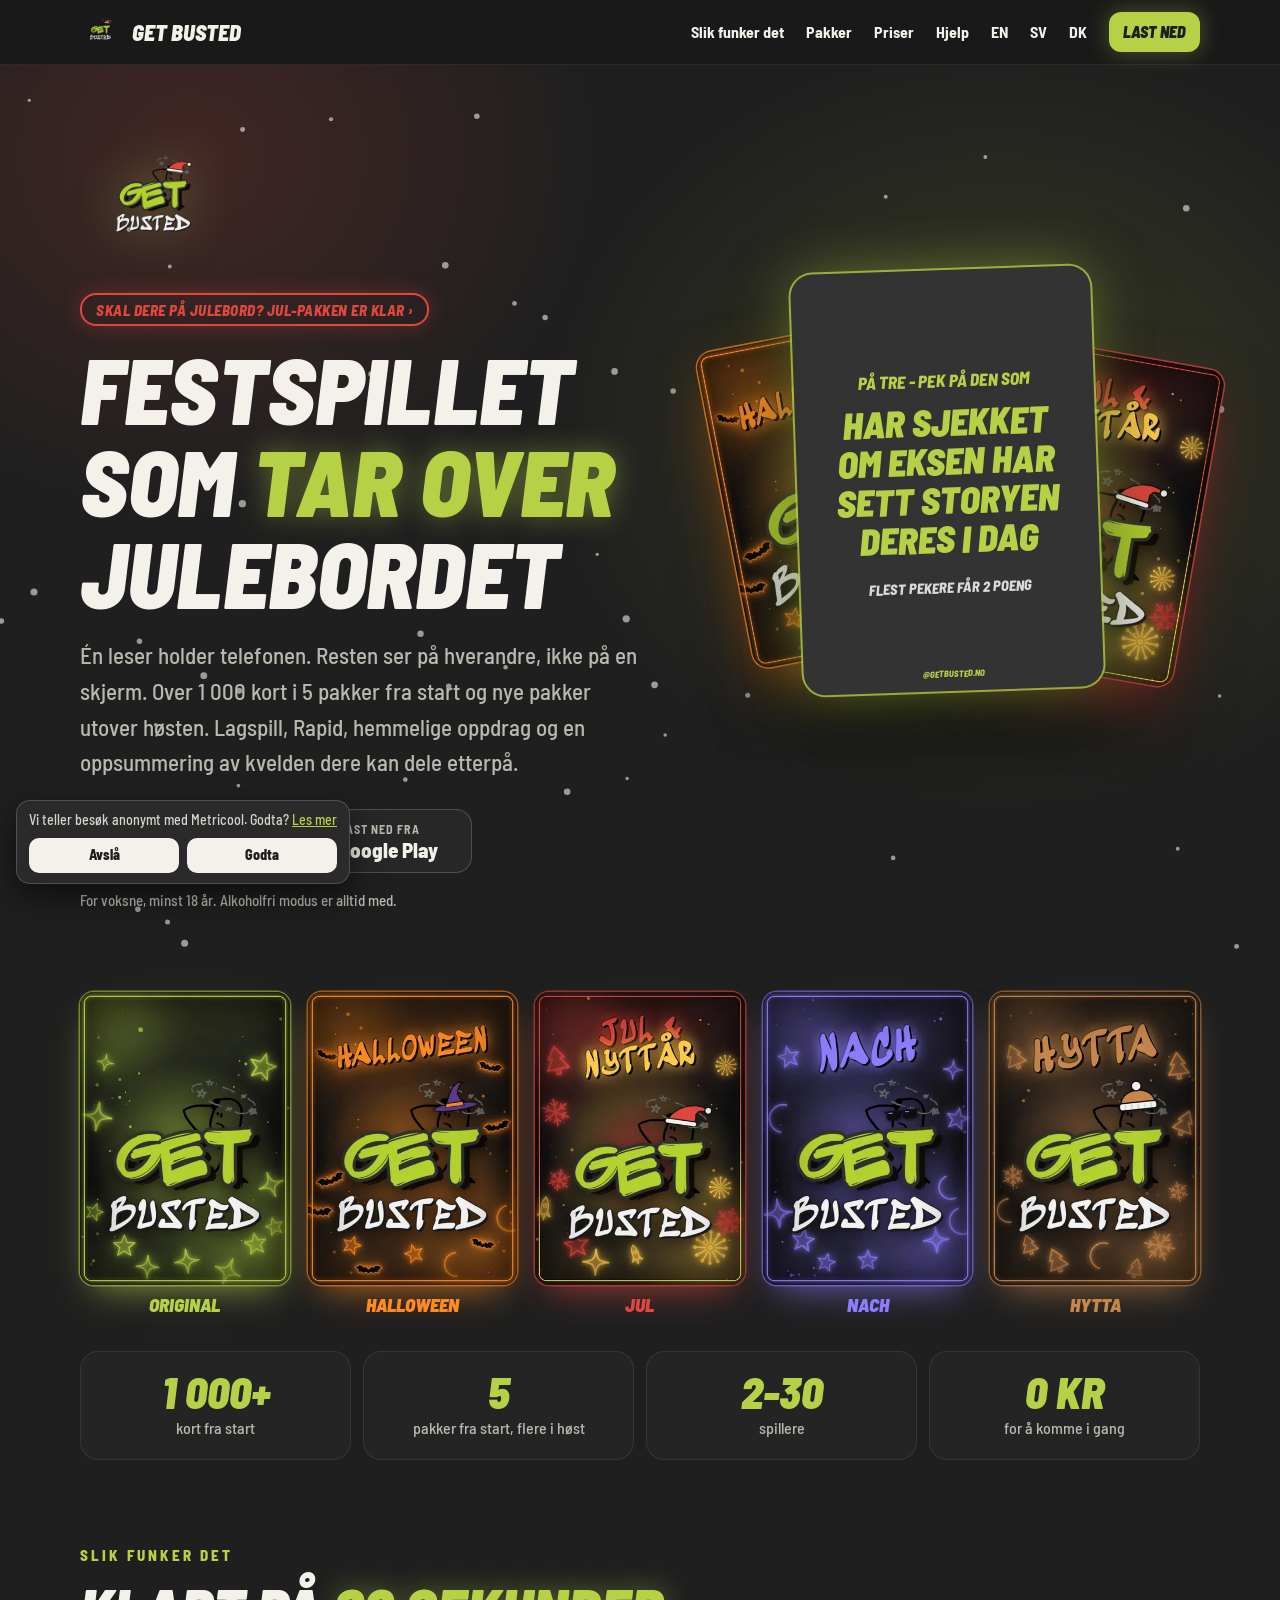
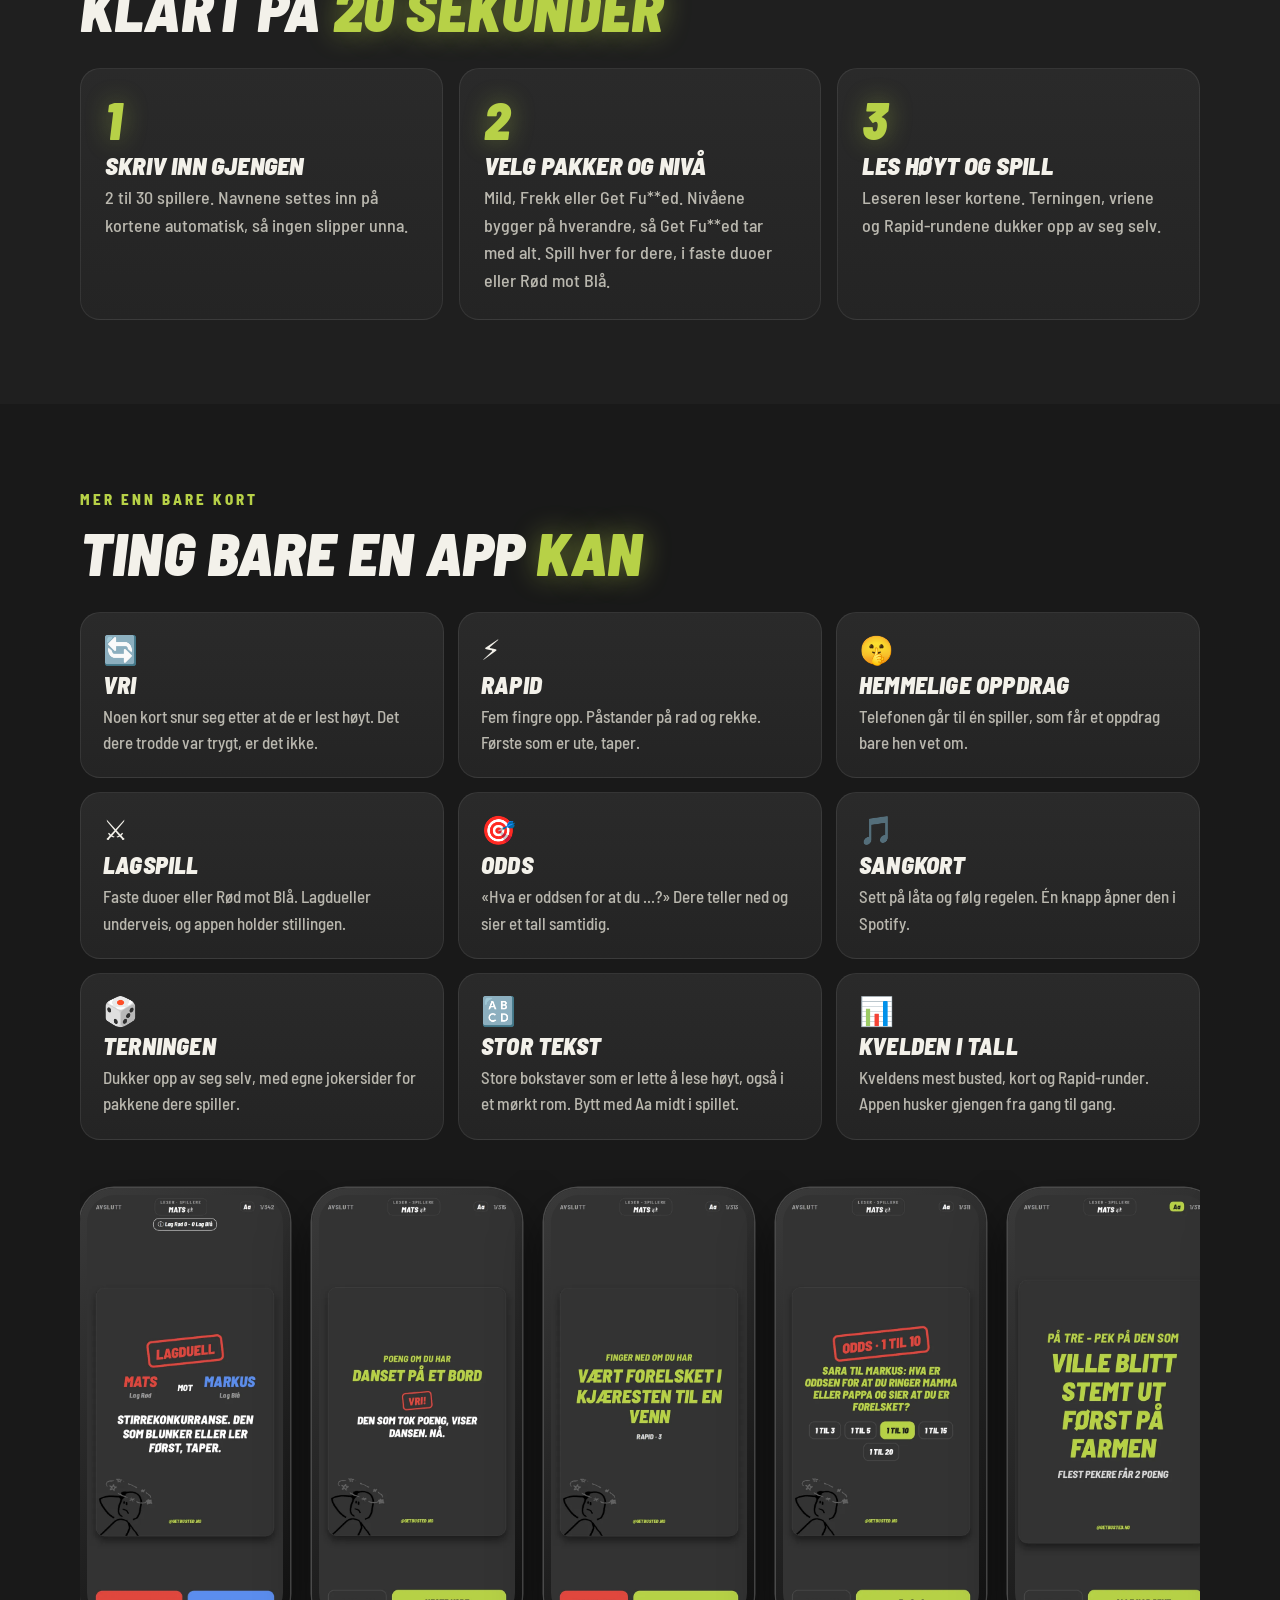
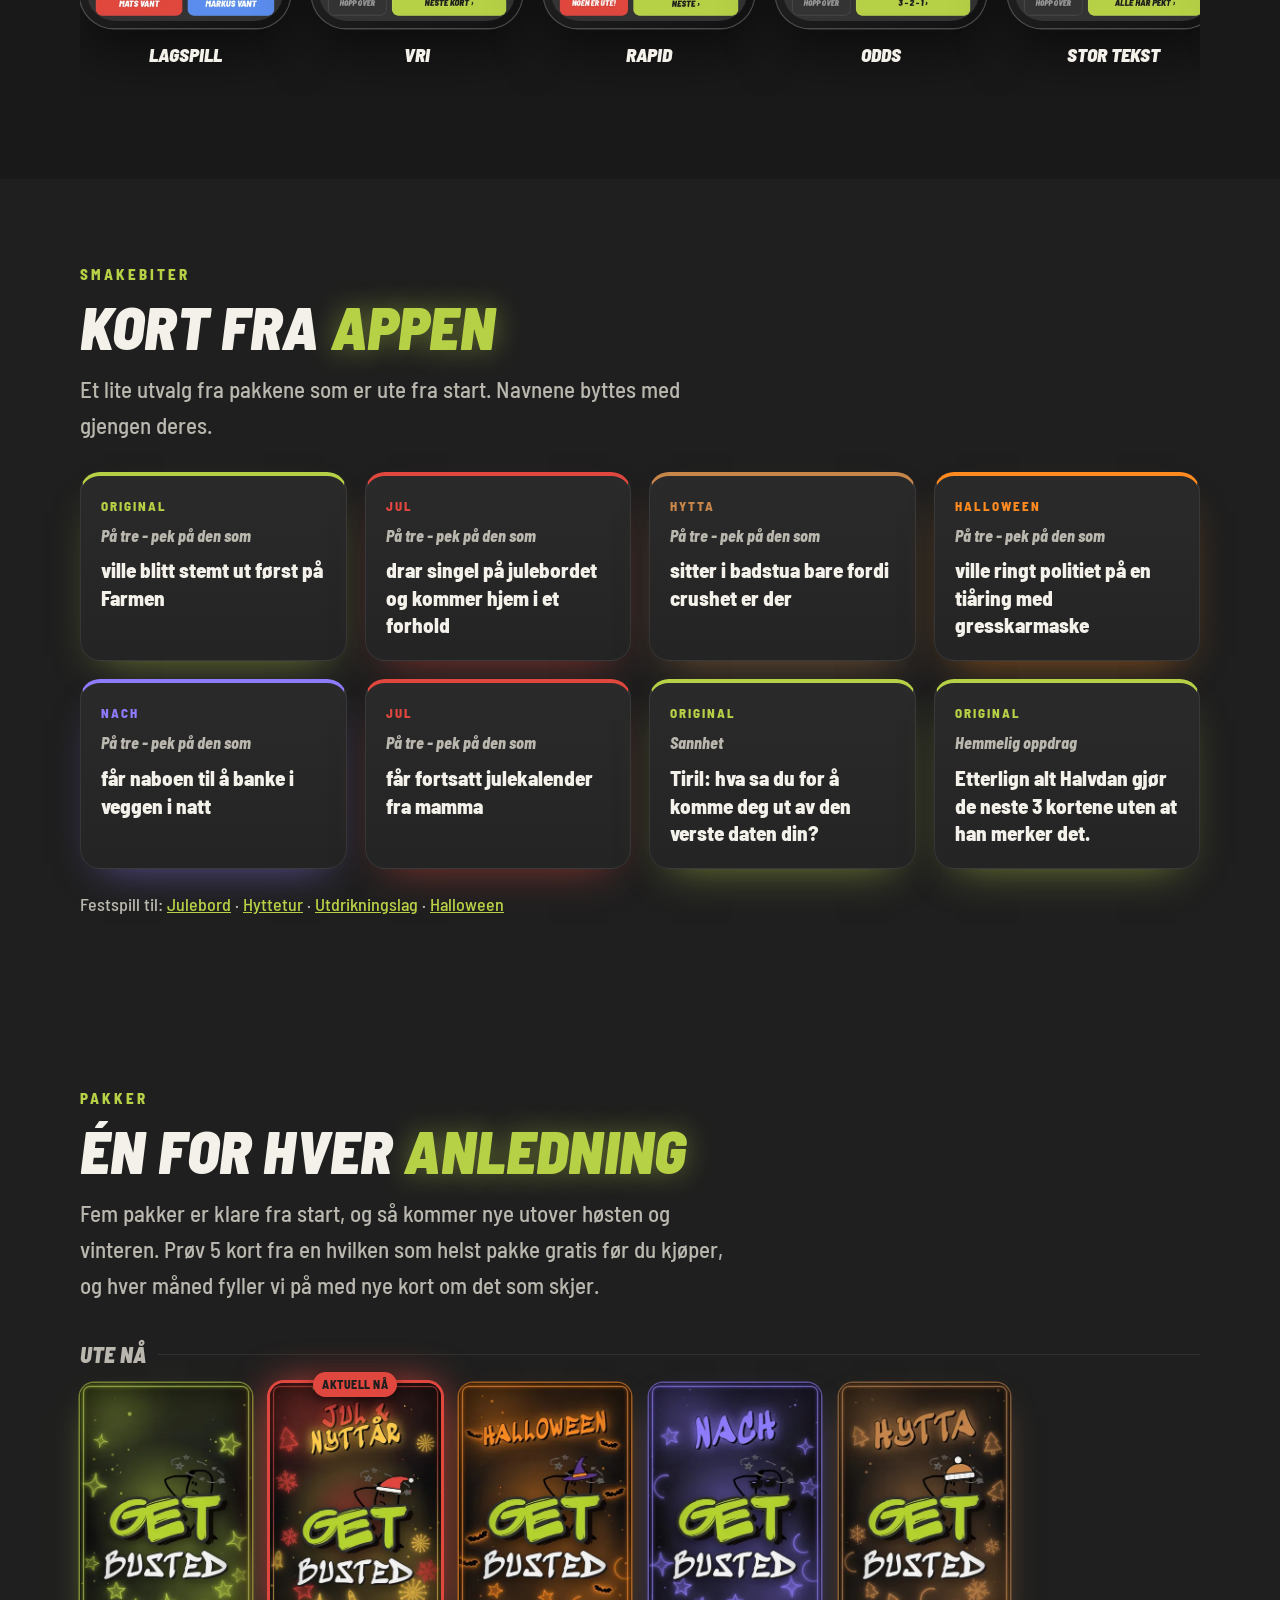
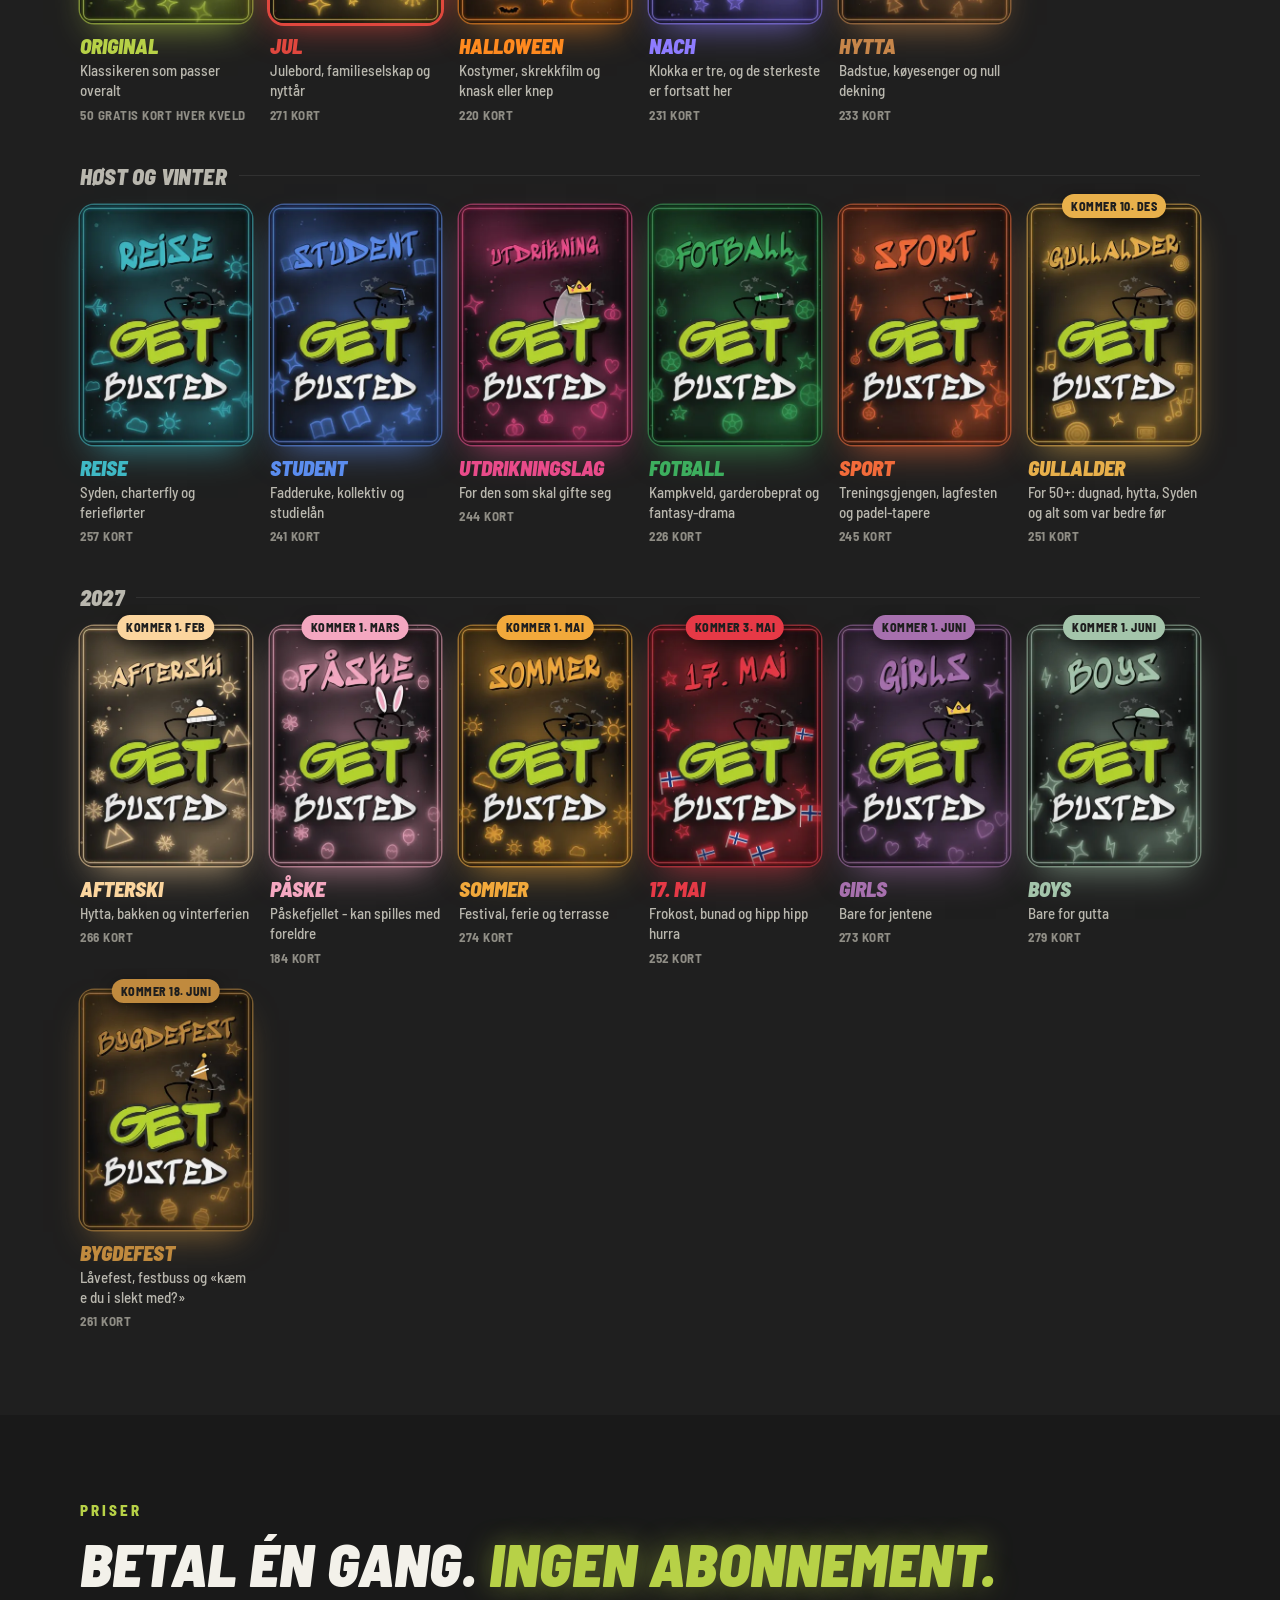
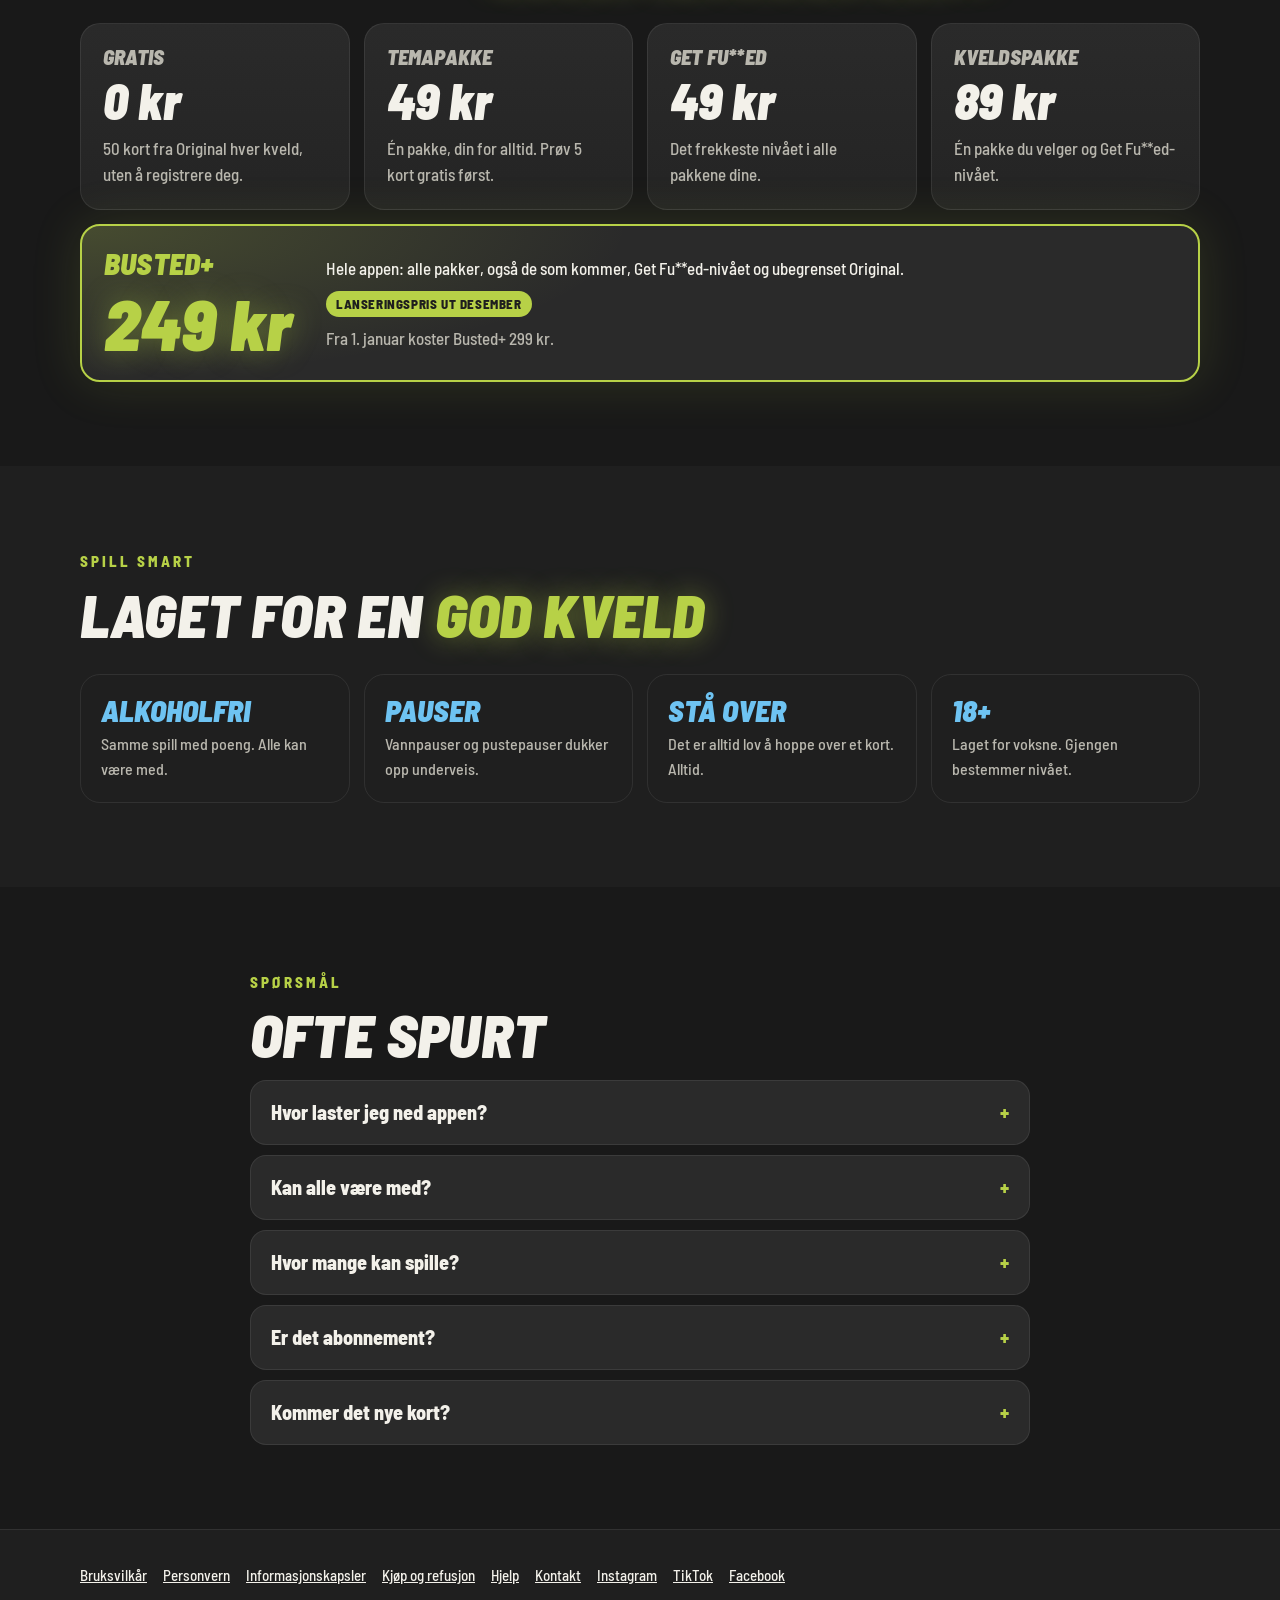
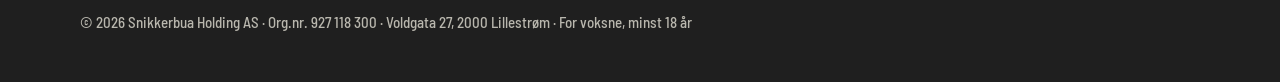
==== commit 9c62a645: "iPhone-versjonen er ute i Norge: App Store-merket lenker til appen, FAQ og deletekst oppdatert Co-Au" ====
--- a/index.html
+++ b/index.html
@@ -4,9 +4,9 @@
 <meta charset="utf-8">
 <meta name="viewport" content="width=device-width, initial-scale=1">
 <title>Get Busted - festspillet som tar over kvelden</title>
-<meta name="description" content="Get Busted er festspillet og partyspillet for vennegjengen, hytteturen, julebordet og utdrikningslaget. Over 1 000 norske kort i 5 pakker fra start. Én leser, lagspill, Rapid og hemmelige oppdrag. For voksne 18+. På Android fra 29. oktober. iPhone kommer snart.">
+<meta name="description" content="Get Busted er festspillet og partyspillet for vennegjengen, hytteturen, julebordet og utdrikningslaget. Over 1 000 norske kort i 5 pakker fra start. Én leser, lagspill, Rapid og hemmelige oppdrag. For voksne 18+. Ute nå på iPhone og Android.">
 <meta property="og:title" content="Get Busted - festspillet som tar over kvelden">
-<meta property="og:description" content="Over 1 000 kort fra start. Null kjedelige pauser. På Android fra 29. oktober. iPhone kommer snart.">
+<meta property="og:description" content="Over 1 000 kort fra start. Null kjedelige pauser. Ute nå på iPhone og Android.">
 <meta property="og:image" content="https://getbusted.no/img/og.jpg">
 <meta property="og:url" content="https://getbusted.no/">
 <link rel="canonical" href="https://getbusted.no/">
@@ -21,7 +21,7 @@
 <link rel="preload" href="/fonts/bsc-900Black_Italic.woff2" as="font" type="font/woff2" crossorigin>
 <link rel="stylesheet" href="/style.css">
 <script src="/samtykke.js" defer></script>
-<script type="application/ld+json">{"@context": "https://schema.org", "@graph": [{"@type": "Organization", "@id": "https://getbusted.no/#org", "name": "Get Busted", "url": "https://getbusted.no/", "logo": "https://getbusted.no/img/logo.png", "email": "kontakt@getbusted.no", "parentOrganization": {"@type": "Organization", "name": "Snikkerbua Holding AS", "identifier": "927 118 300"}, "address": {"@type": "PostalAddress", "streetAddress": "Voldgata 27", "postalCode": "2000", "addressLocality": "Lillestrøm", "addressCountry": "NO"}, "sameAs": ["https://www.instagram.com/getbusted.no/", "https://www.tiktok.com/@getbusted.no", "https://www.facebook.com/getbusted.no"]}, {"@type": "MobileApplication", "@id": "https://getbusted.no/#app", "name": "Get Busted", "url": "https://getbusted.no/", "inLanguage": "no", "description": "Get Busted er festspillet og partyspillet for vennegjengen, hytteturen, julebordet og utdrikningslaget. Over 1 000 norske kort i 5 pakker fra start. Én leser, lagspill, Rapid og hemmelige oppdrag. For voksne 18+. På Android fra 29. oktober. iPhone kommer snart.", "applicationCategory": "GameApplication", "applicationSubCategory": "Festspill", "operatingSystem": "iOS, Android", "contentRating": "18+", "publisher": {"@id": "https://getbusted.no/#org"}, "image": "https://getbusted.no/img/og.jpg", "offers": {"@type": "Offer", "price": "0", "priceCurrency": "NOK", "description": "50 kort fra Original hver kveld, uten å registrere deg."}}, {"@type": "FAQPage", "@id": "https://getbusted.no/#faq", "inLanguage": "no", "mainEntity": [{"@type": "Question", "name": "Når kommer appen?", "acceptedAnswer": {"@type": "Answer", "text": "29. oktober på Android (Google Play). iPhone-versjonen kommer snart. Følg oss på Instagram, TikTok og Facebook (@getbusted.no) for å få beskjed først."}}, {"@type": "Question", "name": "Kan alle være med?", "acceptedAnswer": {"@type": "Answer", "text": "Ja. I alkoholfri modus blir alt til poeng, og det er alltid lov å stå over et kort."}}, {"@type": "Question", "name": "Hvor mange kan spille?", "acceptedAnswer": {"@type": "Answer", "text": "Fra 2 til 30. Store grupper får flere kort som gjelder alle samtidig, og med lagspill kan dere spille i duoer eller Rød mot Blå."}}, {"@type": "Question", "name": "Er det abonnement?", "acceptedAnswer": {"@type": "Answer", "text": "Nei. Alle kjøp er engangskjøp, også Busted+. Du får 50 kort gratis hver kveld, og kjøper du noe, blir Original ubegrenset."}}, {"@type": "Question", "name": "Kommer det nye kort?", "acceptedAnswer": {"@type": "Answer", "text": "Ja, hver måned. Vi fyller på pakkene med kort om det som skjer: fotball i Fotball, julebordsesongen i Jul, flykaos i Reise og alt folk snakker om i Original. Kortene dukker opp i appen av seg selv og er merket «Aktuelt»."}}]}]}</script>
+<script type="application/ld+json">{"@context": "https://schema.org", "@graph": [{"@type": "Organization", "@id": "https://getbusted.no/#org", "name": "Get Busted", "url": "https://getbusted.no/", "logo": "https://getbusted.no/img/logo.png", "email": "kontakt@getbusted.no", "parentOrganization": {"@type": "Organization", "name": "Snikkerbua Holding AS", "identifier": "927 118 300"}, "address": {"@type": "PostalAddress", "streetAddress": "Voldgata 27", "postalCode": "2000", "addressLocality": "Lillestrøm", "addressCountry": "NO"}, "sameAs": ["https://www.instagram.com/getbusted.no/", "https://www.tiktok.com/@getbusted.no", "https://www.facebook.com/getbusted.no"]}, {"@type": "MobileApplication", "@id": "https://getbusted.no/#app", "name": "Get Busted", "url": "https://getbusted.no/", "inLanguage": "no", "description": "Get Busted er festspillet og partyspillet for vennegjengen, hytteturen, julebordet og utdrikningslaget. Over 1 000 norske kort i 5 pakker fra start. Én leser, lagspill, Rapid og hemmelige oppdrag. For voksne 18+. Ute nå på iPhone og Android.", "applicationCategory": "GameApplication", "applicationSubCategory": "Festspill", "operatingSystem": "iOS, Android", "contentRating": "18+", "publisher": {"@id": "https://getbusted.no/#org"}, "image": "https://getbusted.no/img/og.jpg", "offers": {"@type": "Offer", "price": "0", "priceCurrency": "NOK", "description": "50 kort fra Original hver kveld, uten å registrere deg."}}, {"@type": "FAQPage", "@id": "https://getbusted.no/#faq", "inLanguage": "no", "mainEntity": [{"@type": "Question", "name": "Hvor laster jeg ned appen?", "acceptedAnswer": {"@type": "Answer", "text": "Get Busted er ute nå på iPhone (App Store) og Android (Google Play). Søk etter «Get Busted» eller trykk på knappene øverst på siden."}}, {"@type": "Question", "name": "Kan alle være med?", "acceptedAnswer": {"@type": "Answer", "text": "Ja. I alkoholfri modus blir alt til poeng, og det er alltid lov å stå over et kort."}}, {"@type": "Question", "name": "Hvor mange kan spille?", "acceptedAnswer": {"@type": "Answer", "text": "Fra 2 til 30. Store grupper får flere kort som gjelder alle samtidig, og med lagspill kan dere spille i duoer eller Rød mot Blå."}}, {"@type": "Question", "name": "Er det abonnement?", "acceptedAnswer": {"@type": "Answer", "text": "Nei. Alle kjøp er engangskjøp, også Busted+. Du får 50 kort gratis hver kveld, og kjøper du noe, blir Original ubegrenset."}}, {"@type": "Question", "name": "Kommer det nye kort?", "acceptedAnswer": {"@type": "Answer", "text": "Ja, hver måned. Vi fyller på pakkene med kort om det som skjer: fotball i Fotball, julebordsesongen i Jul, flykaos i Reise og alt folk snakker om i Original. Kortene dukker opp i appen av seg selv og er merket «Aktuelt»."}}]}]}</script>
 </head>
 <body>
 <a class="skip" href="#innhold">Hopp til innholdet</a>
@@ -218,7 +218,7 @@
   <div class="wrap" style="max-width:820px">
     <p class="kicker">Spørsmål</p>
     <h2>Ofte spurt</h2>
-    <details data-launch="faq"><summary>Når kommer appen?</summary><p>29. oktober på Android (Google Play). iPhone-versjonen kommer snart. Følg oss på <a href="https://www.instagram.com/getbusted.no/">Instagram</a>, <a href="https://www.tiktok.com/@getbusted.no">TikTok</a> og <a href="https://www.facebook.com/getbusted.no">Facebook</a> (@getbusted.no) for å få beskjed først.</p></details>
+    <details data-launch="faq"><summary>Hvor laster jeg ned appen?</summary><p>Get Busted er ute nå på iPhone (App Store) og Android (Google Play). Søk etter «Get Busted» eller trykk på knappene øverst på siden. Følg oss på <a href="https://www.instagram.com/getbusted.no/">Instagram</a>, <a href="https://www.tiktok.com/@getbusted.no">TikTok</a> og <a href="https://www.facebook.com/getbusted.no">Facebook</a> (@getbusted.no) for nye pakker og kort.</p></details>
     <details><summary>Kan alle være med?</summary><p>Ja. I alkoholfri modus blir alt til poeng, og det er alltid lov å stå over et kort.</p></details>
     <details><summary>Hvor mange kan spille?</summary><p>Fra 2 til 30. Store grupper får flere kort som gjelder alle samtidig, og med lagspill kan dere spille i duoer eller Rød mot Blå.</p></details>
     <details><summary>Er det abonnement?</summary><p>Nei. Alle kjøp er engangskjøp, også Busted+. Du får 50 kort gratis hver kveld, og kjøper du noe, blir Original ubegrenset.</p></details>
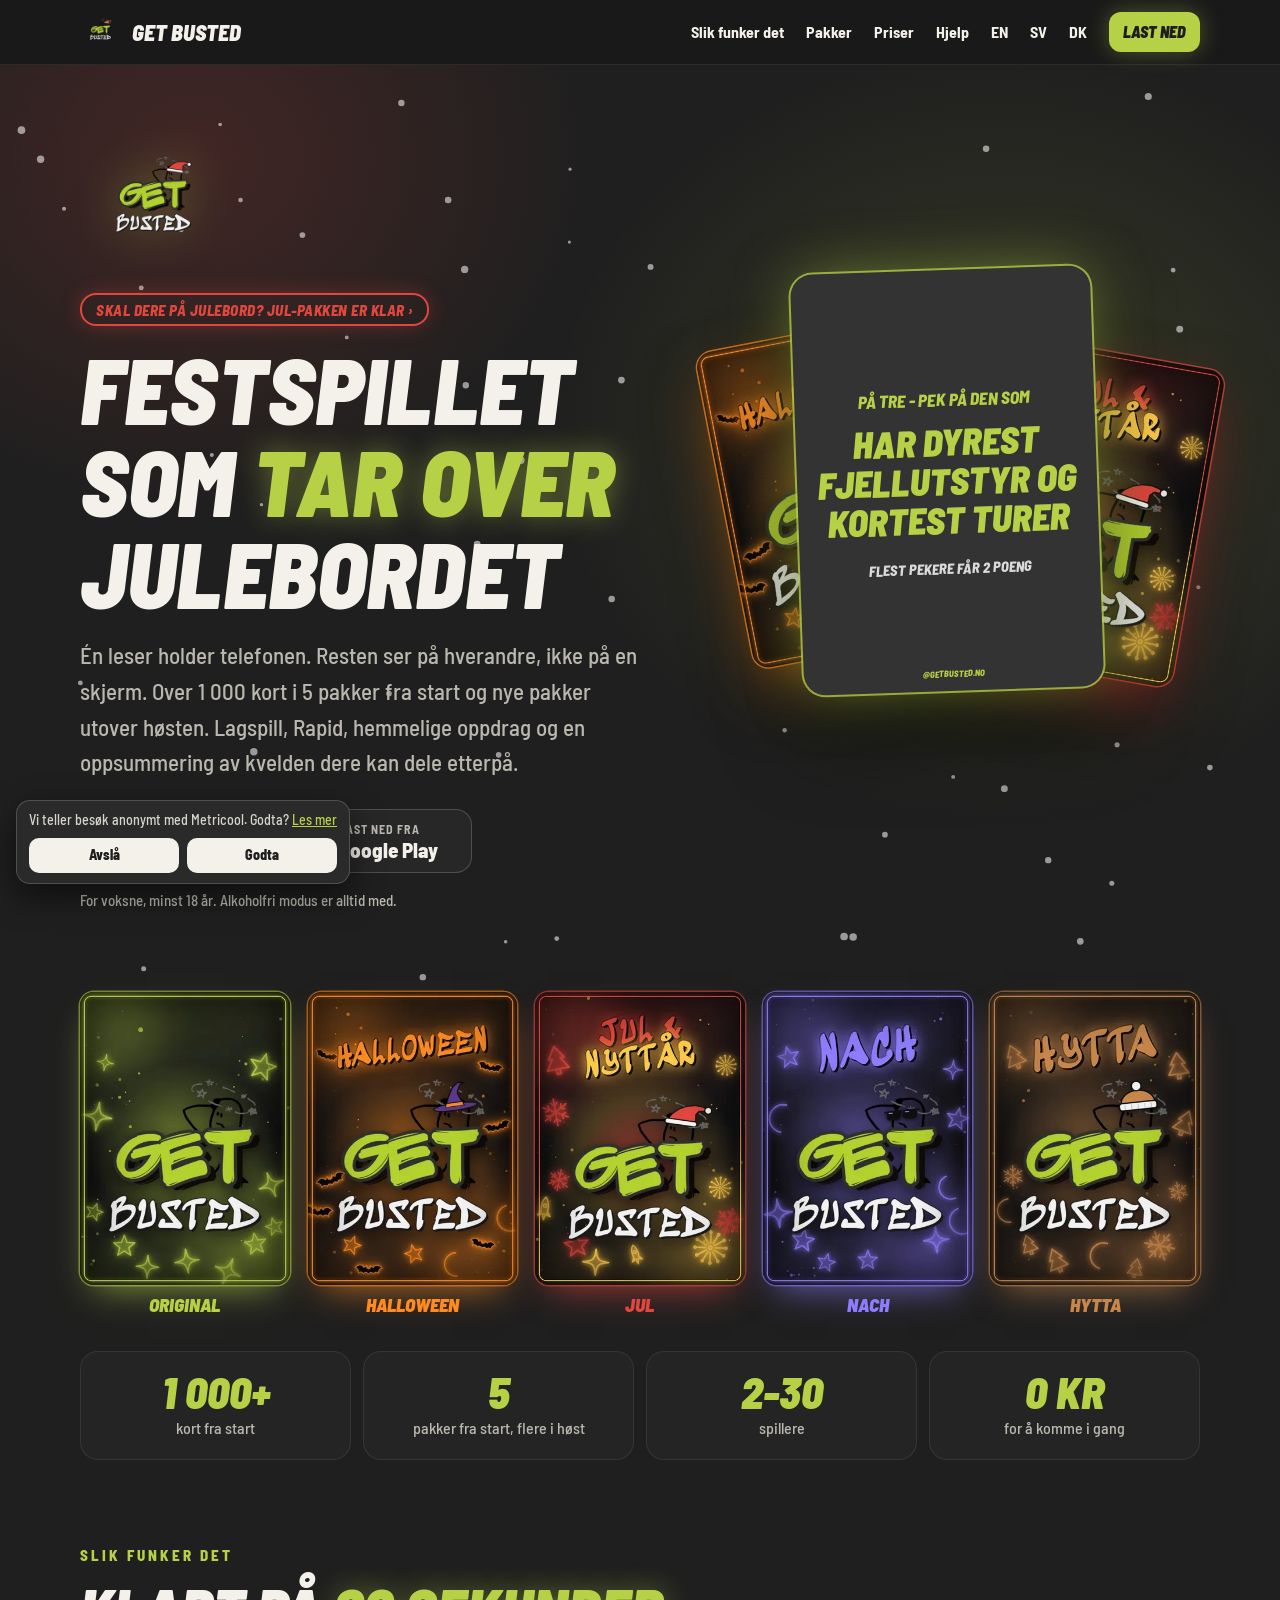
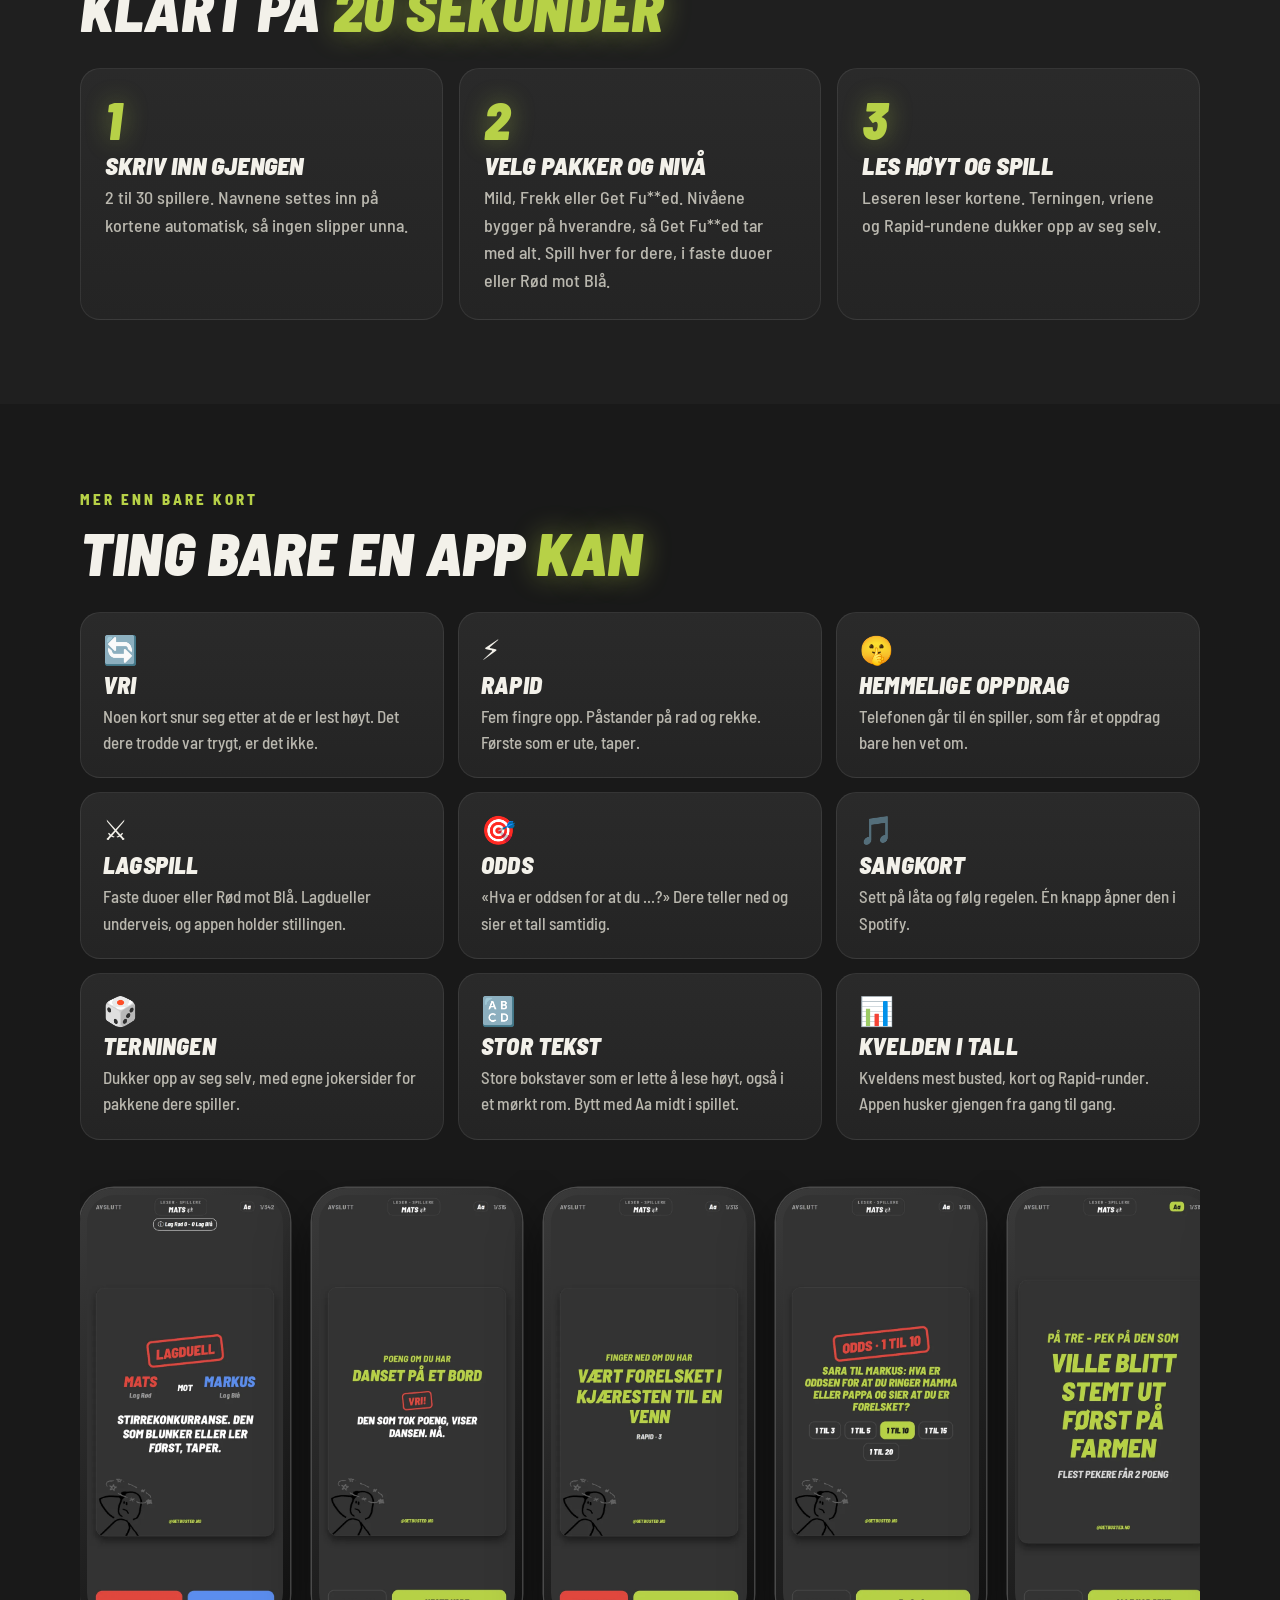
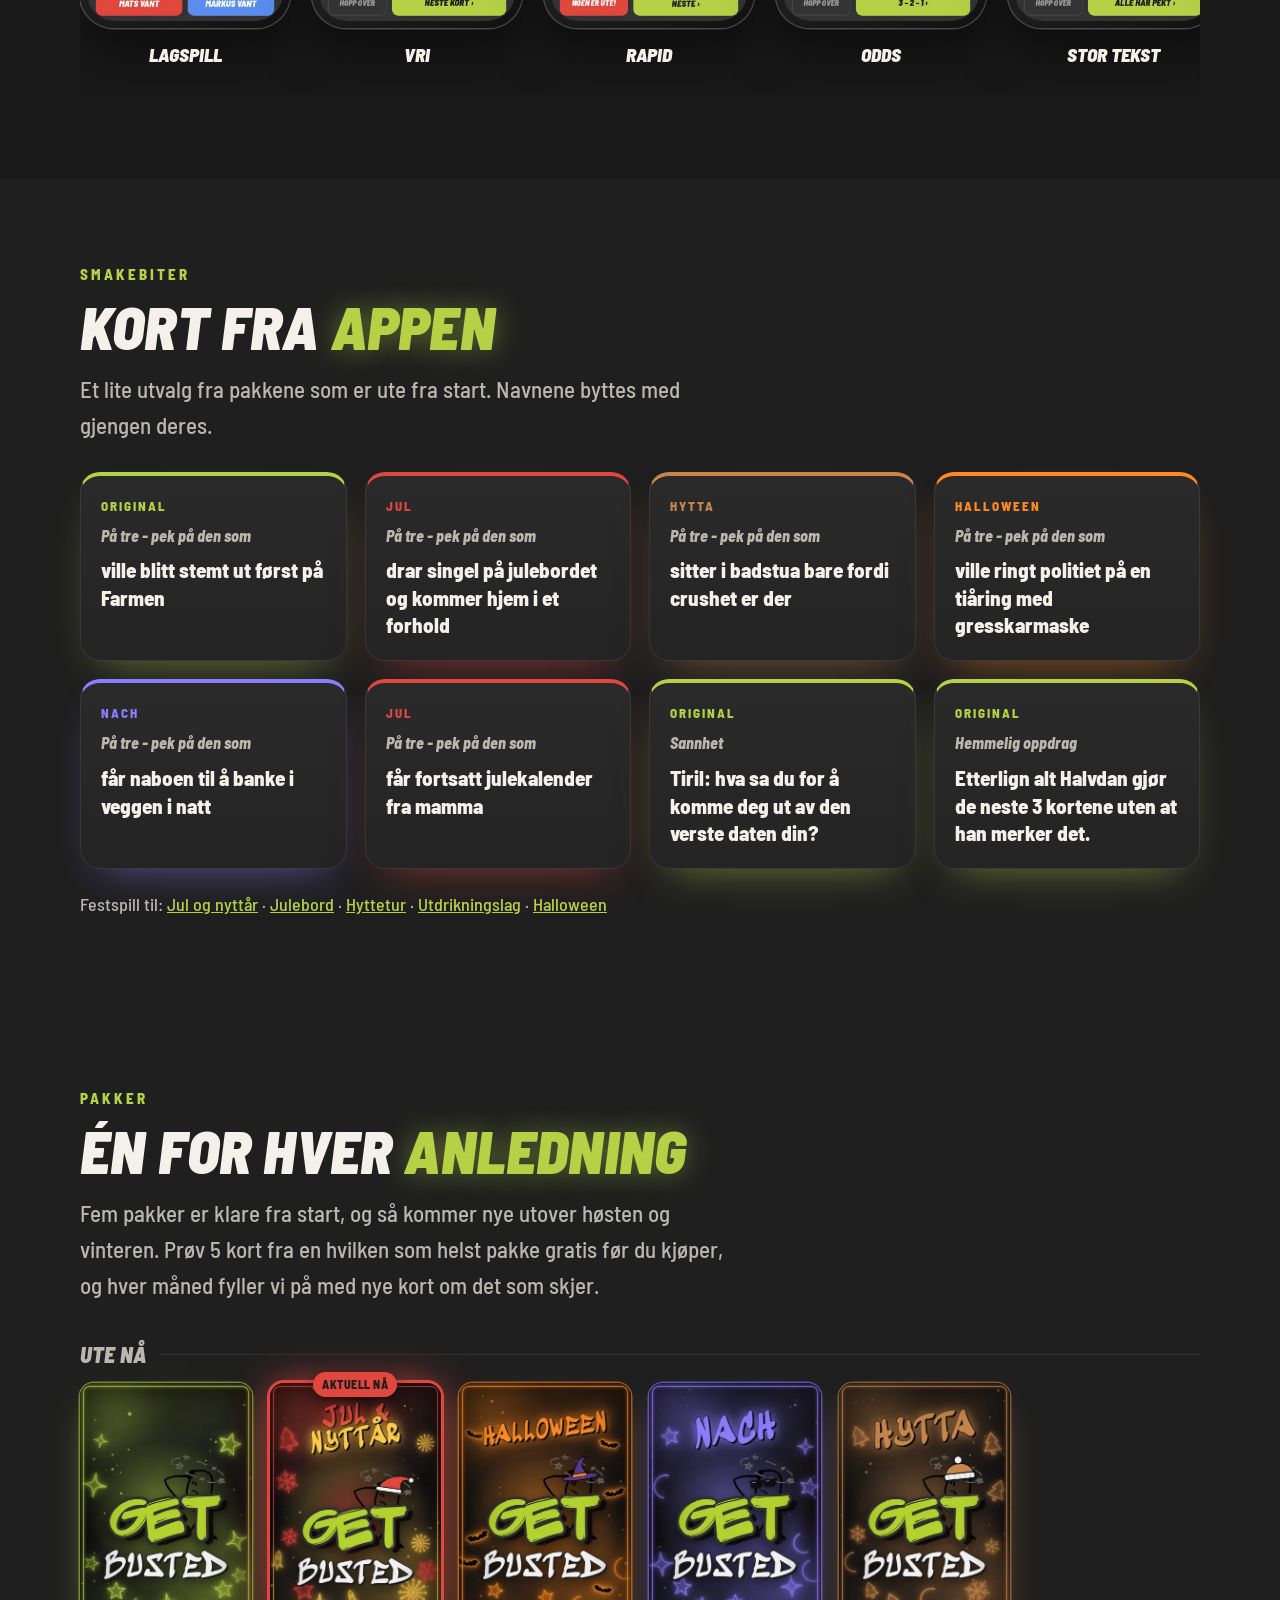
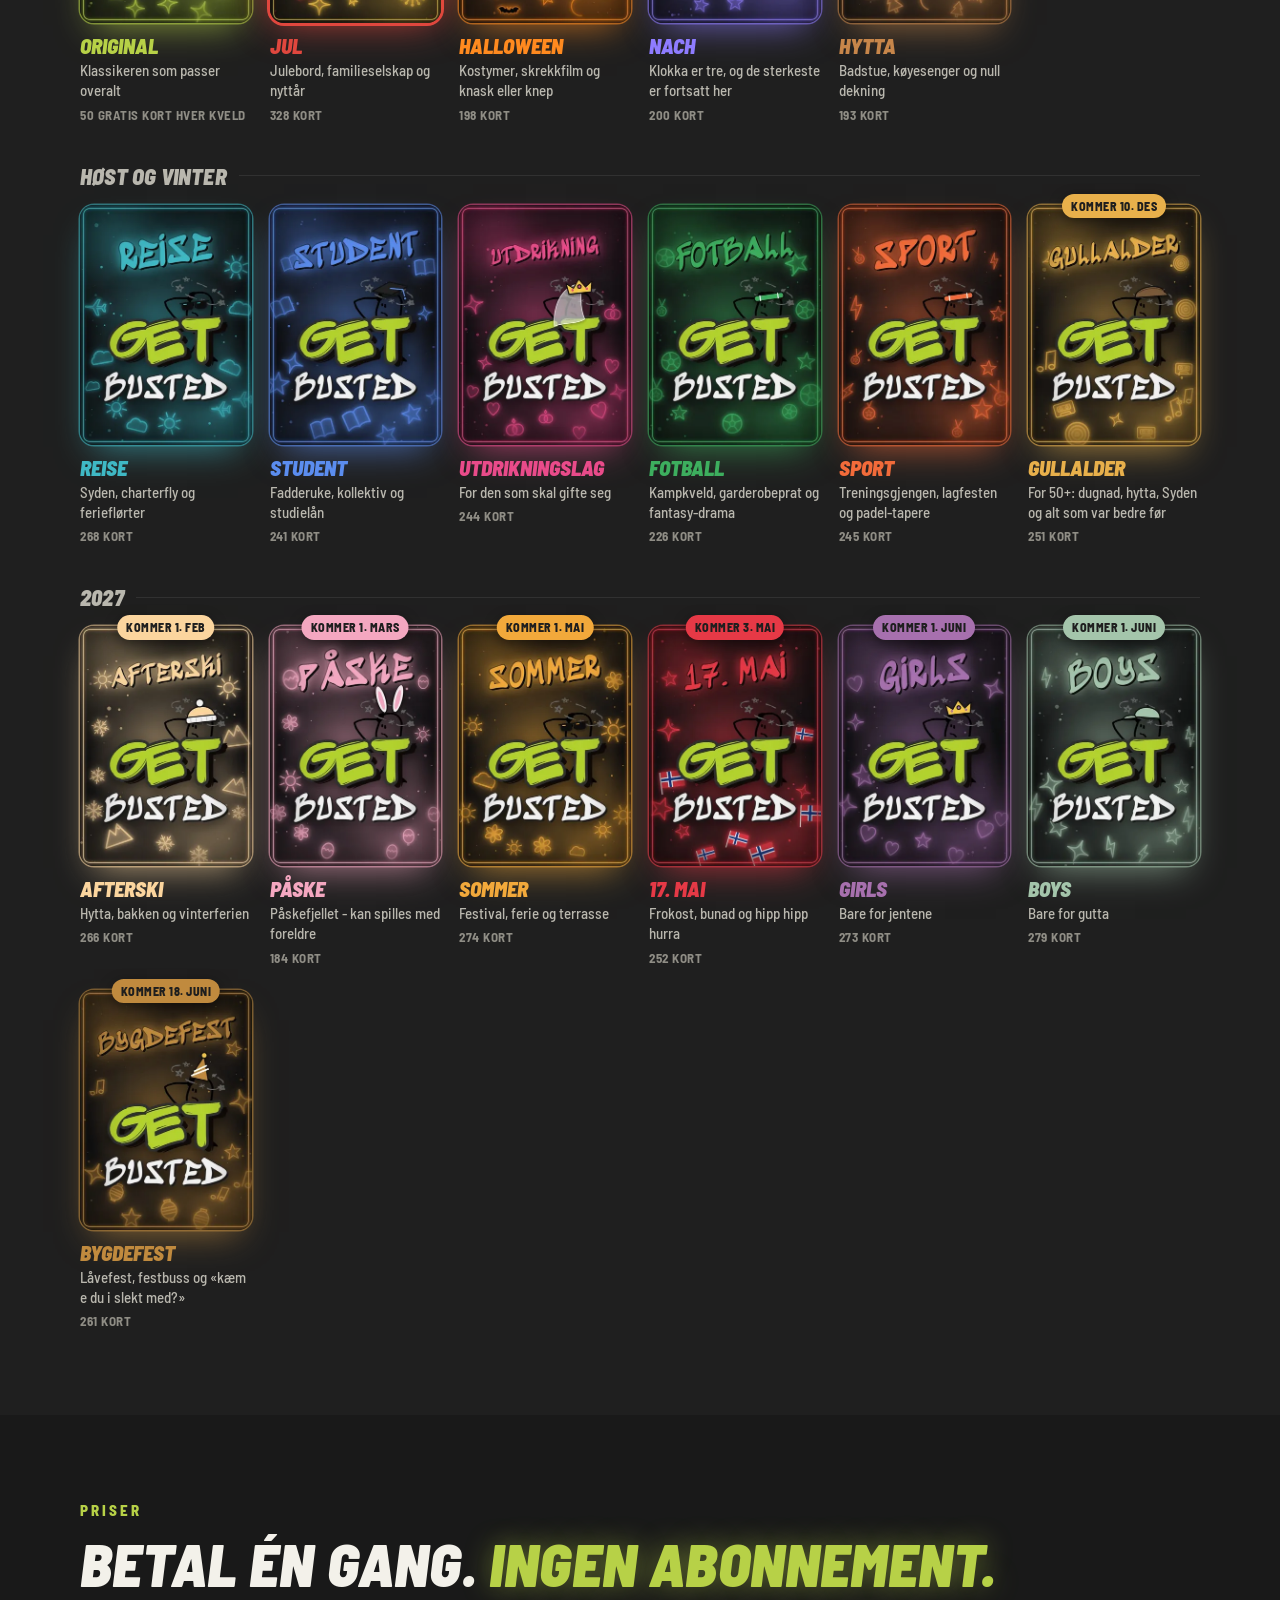
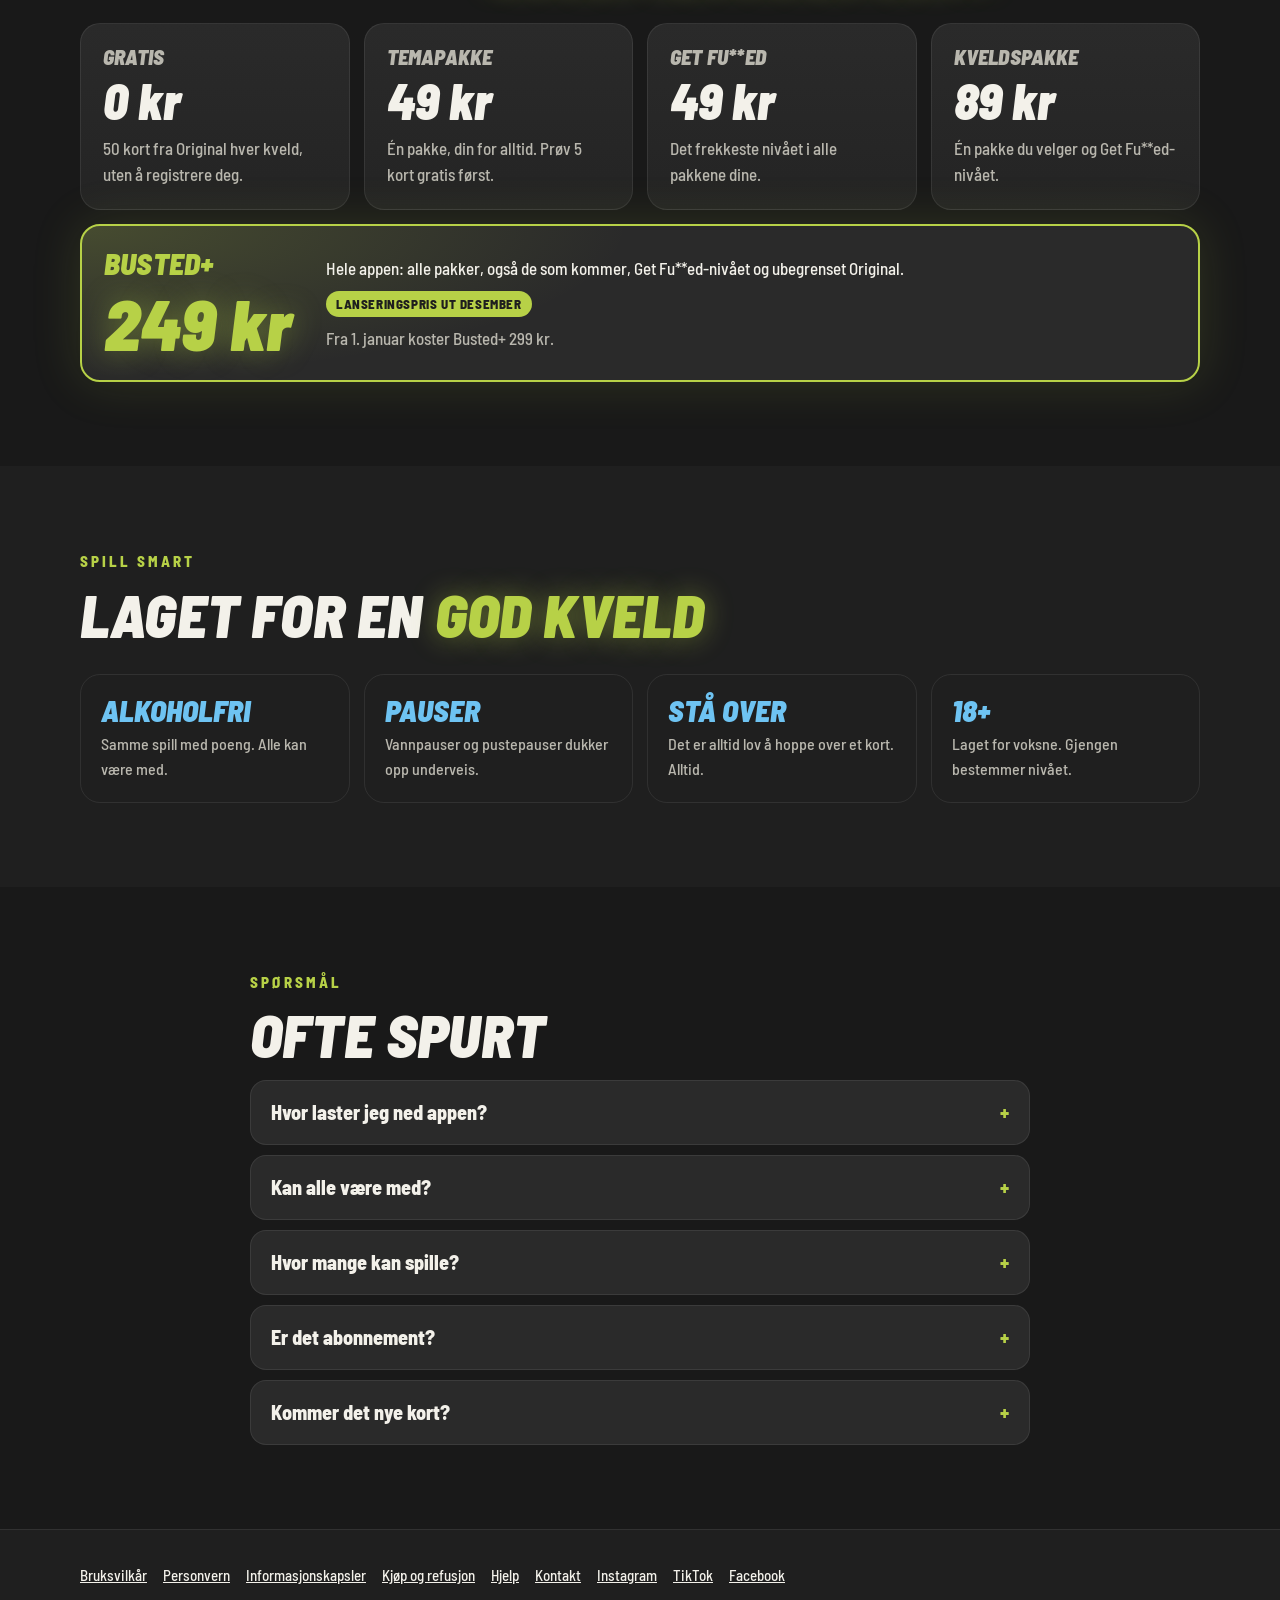
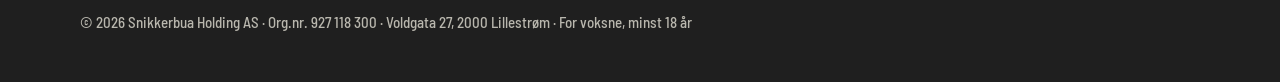
==== commit ceabb8ee: "Ny side jul-og-nyttar, julebord-siden med nytt pakkenavn, pakkeinfo med 328 julekort Co-Authored-By:" ====
--- a/index.html
+++ b/index.html
@@ -131,7 +131,7 @@
     <h2>Kort fra <em>appen</em></h2>
     <p class="lead">Et lite utvalg fra pakkene som er ute fra start. Navnene byttes med gjengen deres.</p>
     <div class="samples"><figure class='sample' style='--c:#B7D147'><figcaption>Original</figcaption><p class='sample-head'>På tre - pek på den som</p><blockquote>ville blitt stemt ut først på Farmen</blockquote></figure><figure class='sample' style='--c:#E0473E'><figcaption>Jul</figcaption><p class='sample-head'>På tre - pek på den som</p><blockquote>drar singel på julebordet og kommer hjem i et forhold</blockquote></figure><figure class='sample' style='--c:#C7864A'><figcaption>Hytta</figcaption><p class='sample-head'>På tre - pek på den som</p><blockquote>sitter i badstua bare fordi crushet er der</blockquote></figure><figure class='sample' style='--c:#FF8A1F'><figcaption>Halloween</figcaption><p class='sample-head'>På tre - pek på den som</p><blockquote>ville ringt politiet på en tiåring med gresskarmaske</blockquote></figure><figure class='sample' style='--c:#8E7CFF'><figcaption>Nach</figcaption><p class='sample-head'>På tre - pek på den som</p><blockquote>får naboen til å banke i veggen i natt</blockquote></figure><figure class='sample' style='--c:#E0473E'><figcaption>Jul</figcaption><p class='sample-head'>På tre - pek på den som</p><blockquote>får fortsatt julekalender fra mamma</blockquote></figure><figure class='sample' style='--c:#B7D147'><figcaption>Original</figcaption><p class='sample-head'>Sannhet</p><blockquote>Tiril: hva sa du for å komme deg ut av den verste daten din?</blockquote></figure><figure class='sample' style='--c:#B7D147'><figcaption>Original</figcaption><p class='sample-head'>Hemmelig oppdrag</p><blockquote>Etterlign alt Halvdan gjør de neste 3 kortene uten at han merker det.</blockquote></figure></div>
-    <p class="lp-more">Festspill til: <a href="/julebord/">Julebord</a> · <a href="/hyttetur/">Hyttetur</a> · <a href="/utdrikningslag/">Utdrikningslag</a> · <a href="/halloween/">Halloween</a></p>
+    <p class="lp-more">Festspill til: <a href="/jul-og-nyttar/">Jul og nyttår</a> · <a href="/julebord/">Julebord</a> · <a href="/hyttetur/">Hyttetur</a> · <a href="/utdrikningslag/">Utdrikningslag</a> · <a href="/halloween/">Halloween</a></p>
   </div>
 </section>
 
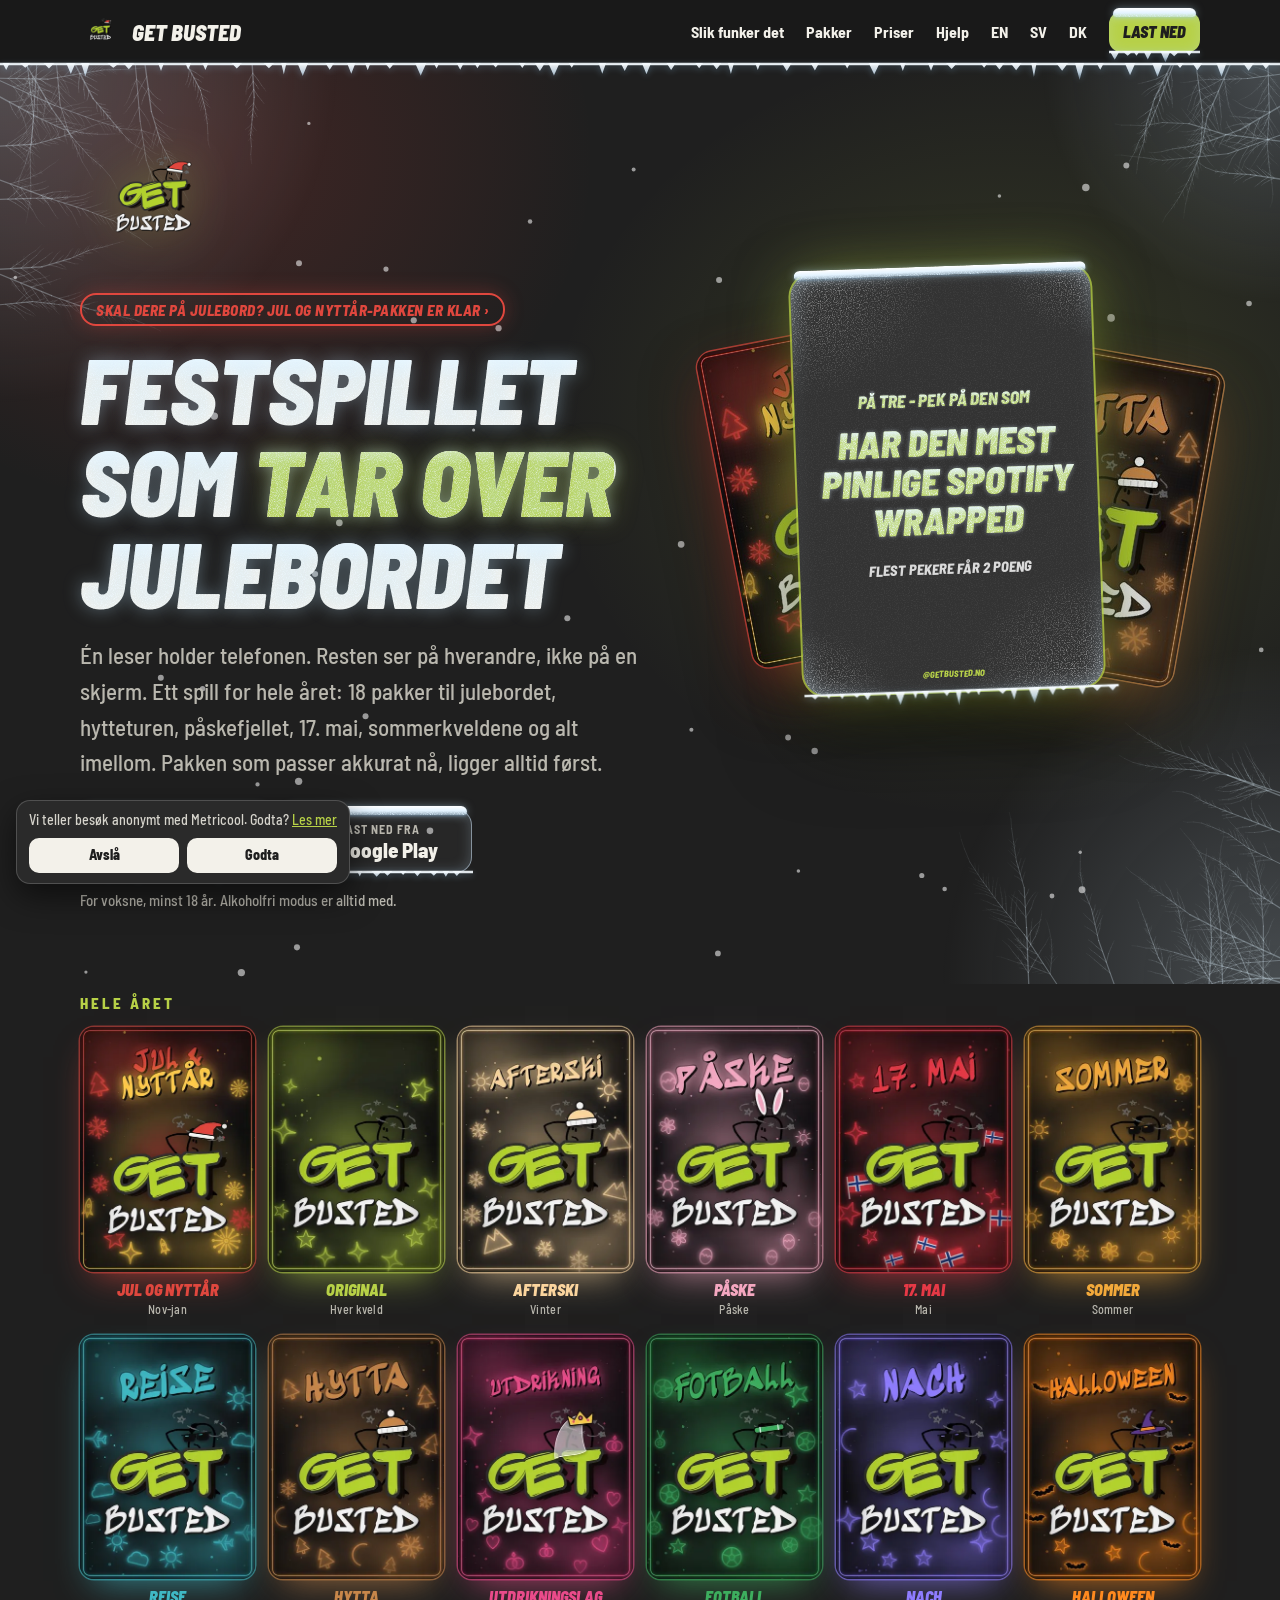
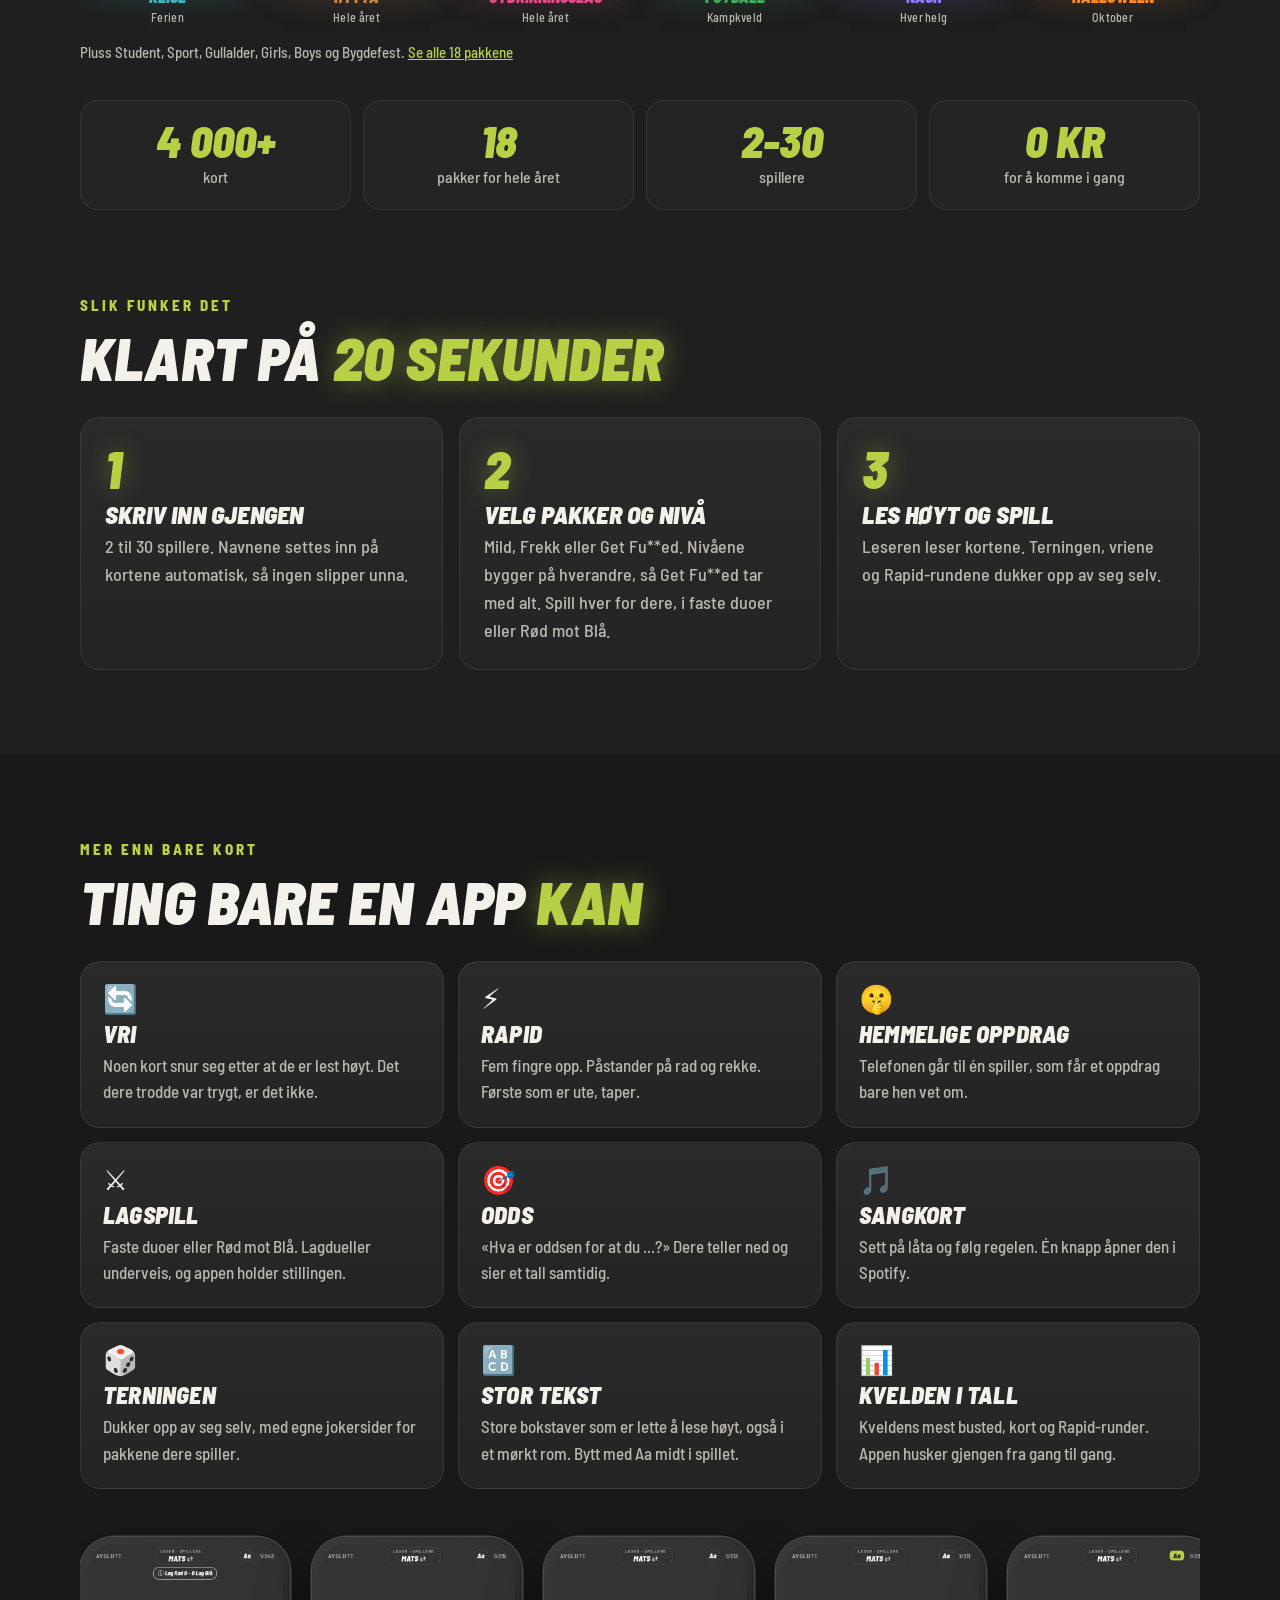
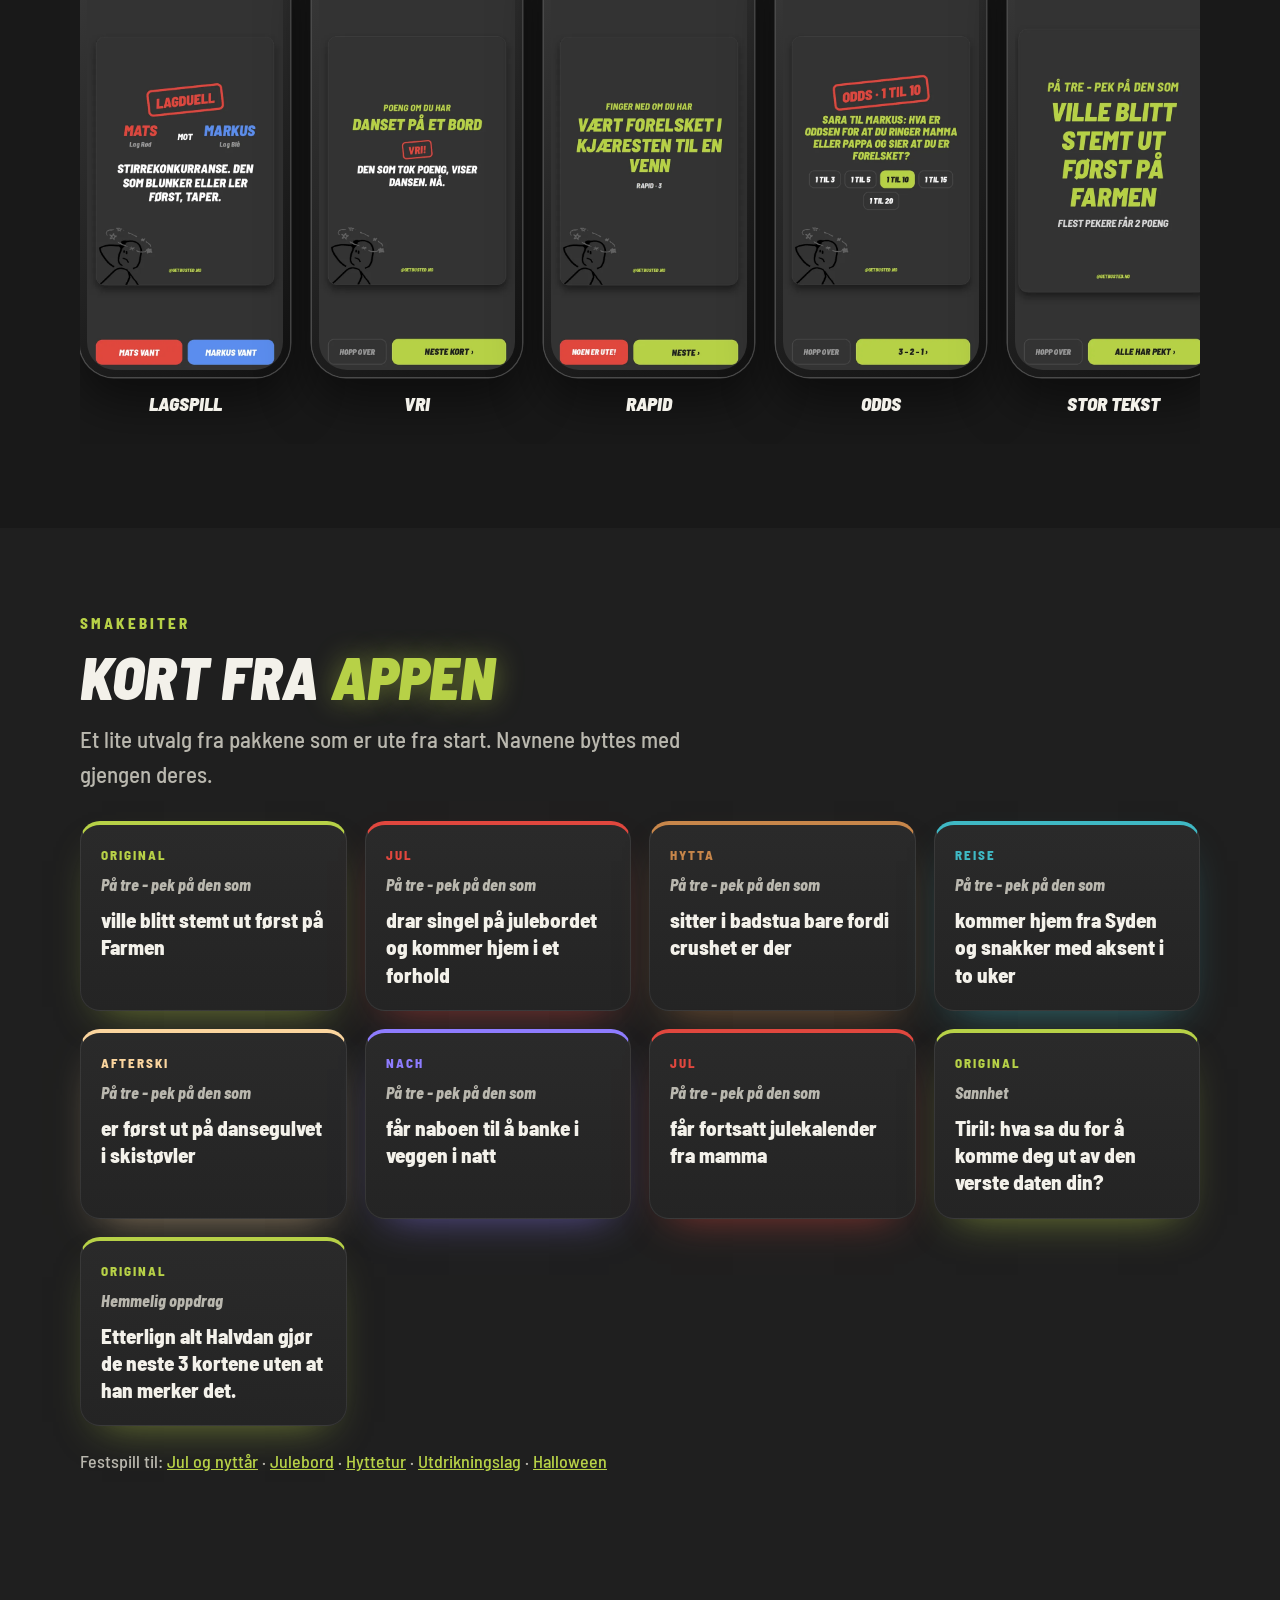
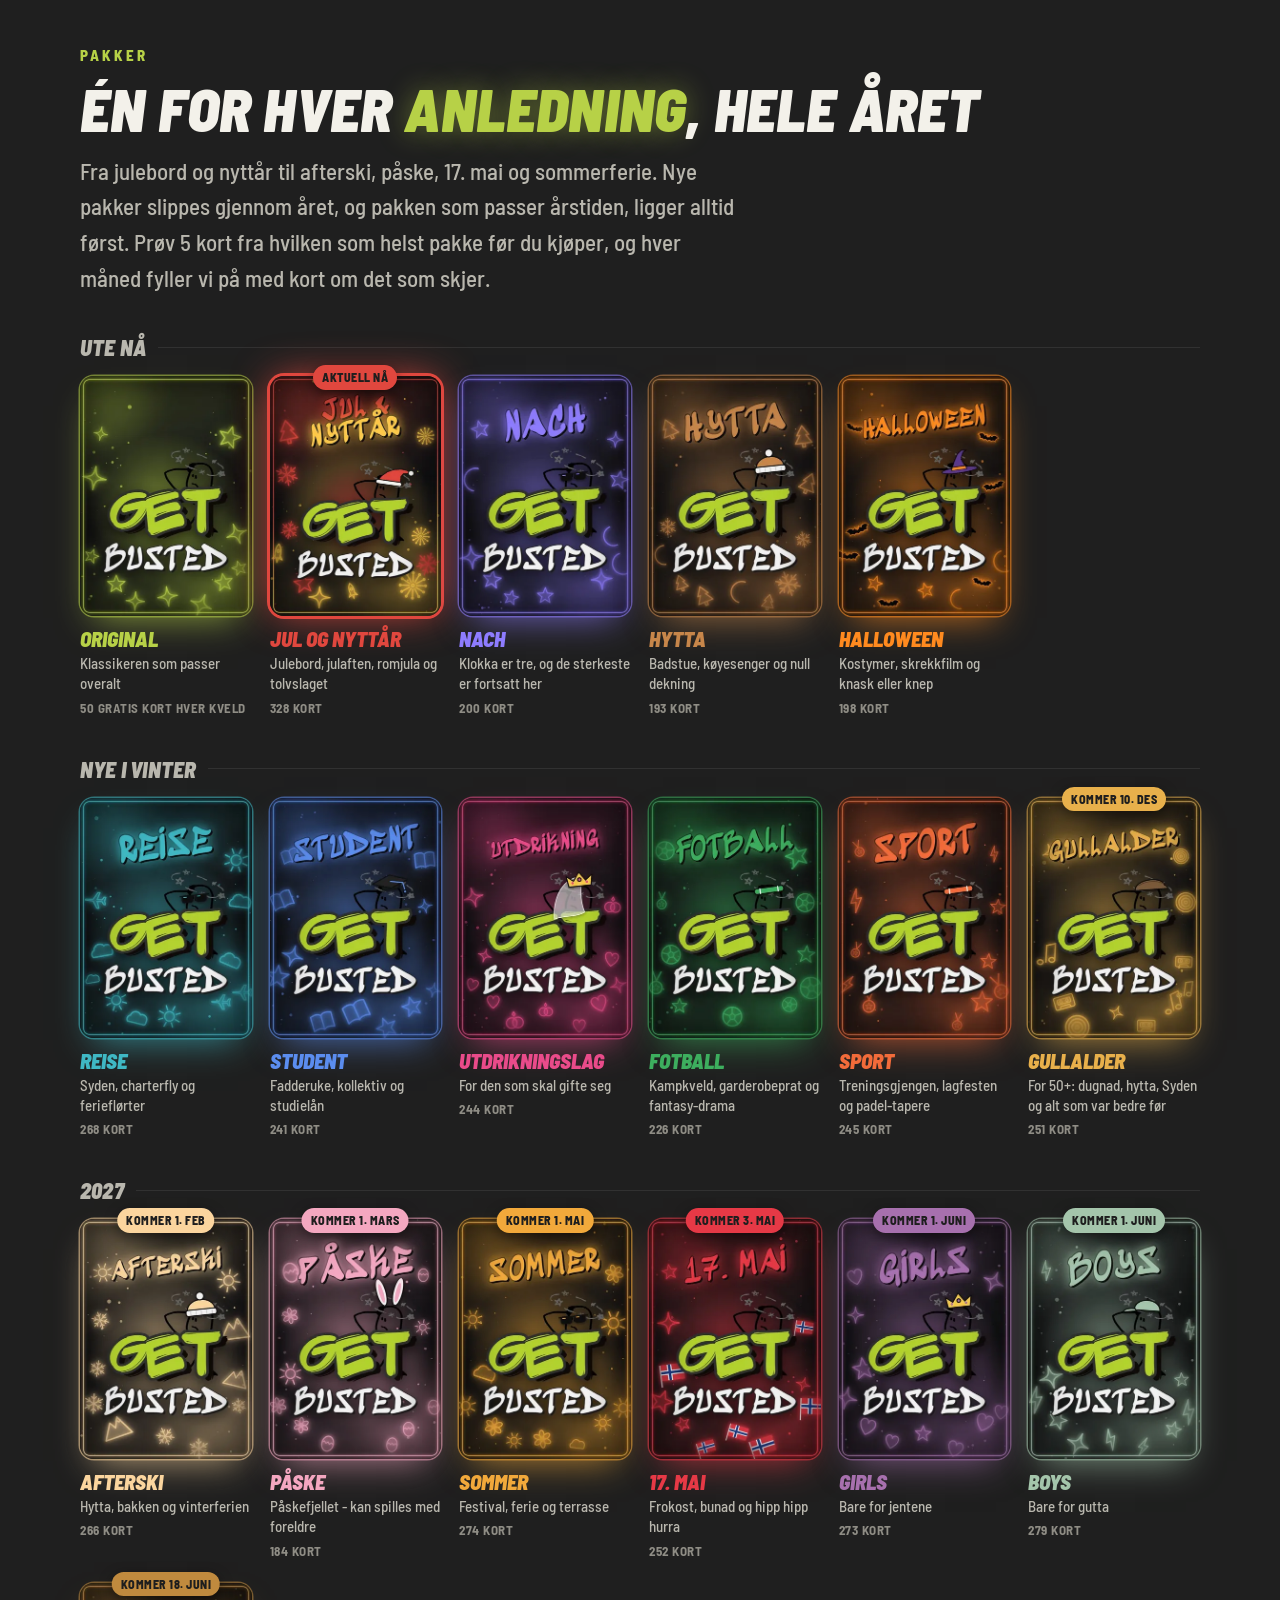
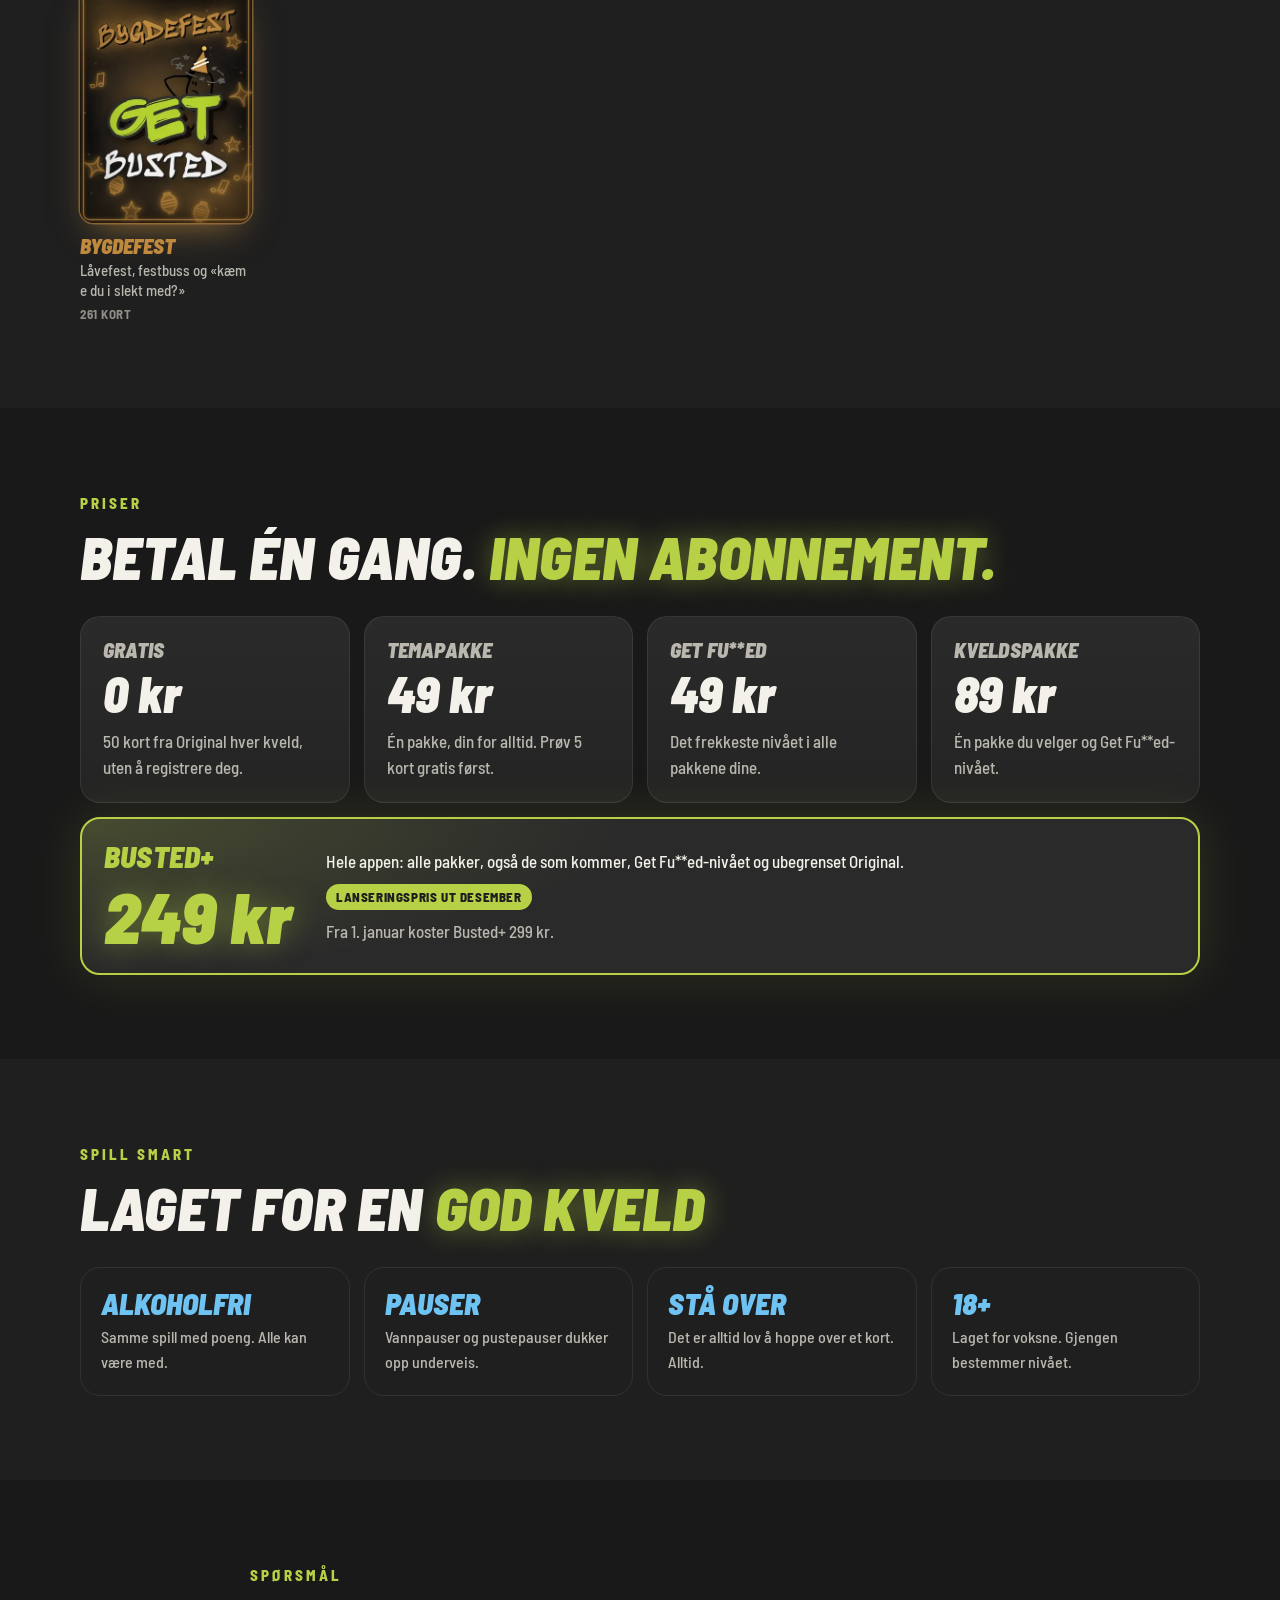
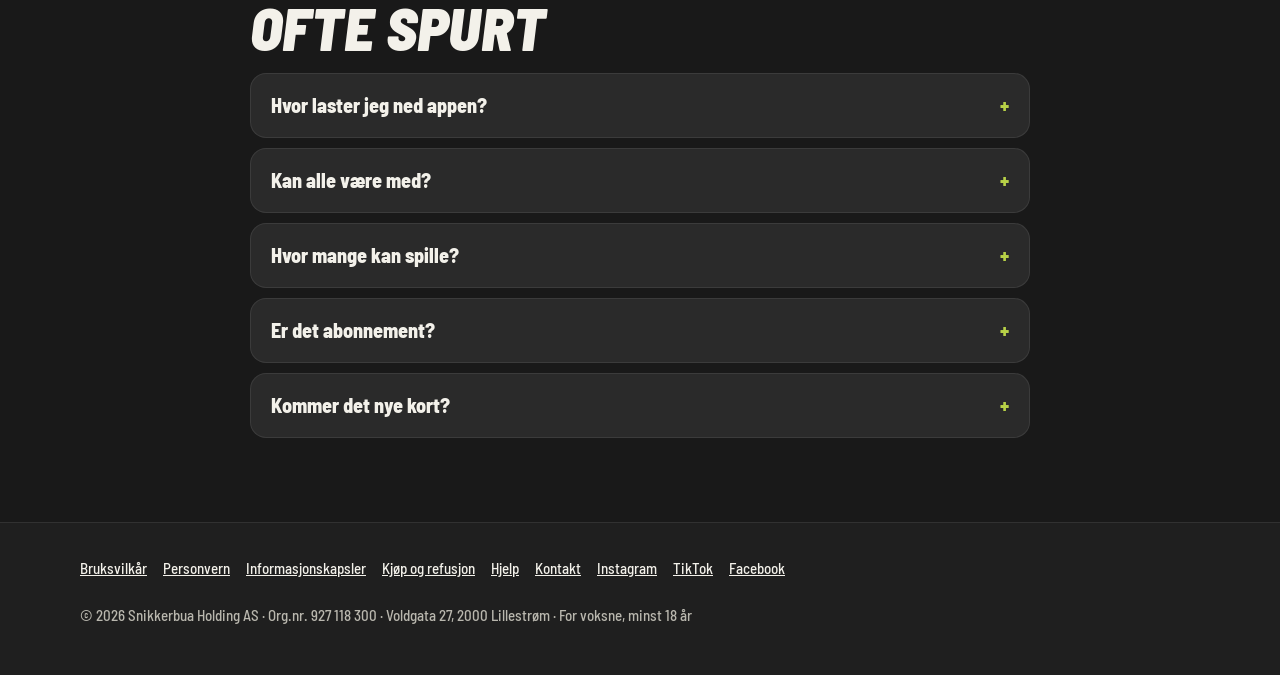
==== commit f6da5844: "Forside: festspill for hele året, 18 pakker, sesongens pakke først, Halloween bakerst utenfor sesong" ====
--- a/index.html
+++ b/index.html
@@ -4,7 +4,7 @@
 <meta charset="utf-8">
 <meta name="viewport" content="width=device-width, initial-scale=1">
 <title>Get Busted - festspillet som tar over kvelden</title>
-<meta name="description" content="Get Busted er festspillet og partyspillet for vennegjengen, hytteturen, julebordet og utdrikningslaget. Over 1 000 norske kort i 5 pakker fra start. Én leser, lagspill, Rapid og hemmelige oppdrag. For voksne 18+. Ute nå på iPhone og Android.">
+<meta name="description" content="Get Busted er festspillet for hele året: julebord, nyttår, hyttetur, afterski, påske, 17. mai, sommer, utdrikningslag og vanlige fredager. Over 4 000 norske kort i 18 pakker. Én leser, lagspill, Rapid og hemmelige oppdrag. For voksne 18+. På iPhone og Android.">
 <meta property="og:title" content="Get Busted - festspillet som tar over kvelden">
 <meta property="og:description" content="Over 1 000 kort fra start. Null kjedelige pauser. Ute nå på iPhone og Android.">
 <meta property="og:image" content="https://getbusted.no/img/og.jpg">
@@ -21,7 +21,7 @@
 <link rel="preload" href="/fonts/bsc-900Black_Italic.woff2" as="font" type="font/woff2" crossorigin>
 <link rel="stylesheet" href="/style.css">
 <script src="/samtykke.js" defer></script>
-<script type="application/ld+json">{"@context": "https://schema.org", "@graph": [{"@type": "Organization", "@id": "https://getbusted.no/#org", "name": "Get Busted", "url": "https://getbusted.no/", "logo": "https://getbusted.no/img/logo.png", "email": "kontakt@getbusted.no", "parentOrganization": {"@type": "Organization", "name": "Snikkerbua Holding AS", "identifier": "927 118 300"}, "address": {"@type": "PostalAddress", "streetAddress": "Voldgata 27", "postalCode": "2000", "addressLocality": "Lillestrøm", "addressCountry": "NO"}, "sameAs": ["https://www.instagram.com/getbusted.no/", "https://www.tiktok.com/@getbusted.no", "https://www.facebook.com/getbusted.no"]}, {"@type": "MobileApplication", "@id": "https://getbusted.no/#app", "name": "Get Busted", "url": "https://getbusted.no/", "inLanguage": "no", "description": "Get Busted er festspillet og partyspillet for vennegjengen, hytteturen, julebordet og utdrikningslaget. Over 1 000 norske kort i 5 pakker fra start. Én leser, lagspill, Rapid og hemmelige oppdrag. For voksne 18+. Ute nå på iPhone og Android.", "applicationCategory": "GameApplication", "applicationSubCategory": "Festspill", "operatingSystem": "iOS, Android", "contentRating": "18+", "publisher": {"@id": "https://getbusted.no/#org"}, "image": "https://getbusted.no/img/og.jpg", "offers": {"@type": "Offer", "price": "0", "priceCurrency": "NOK", "description": "50 kort fra Original hver kveld, uten å registrere deg."}}, {"@type": "FAQPage", "@id": "https://getbusted.no/#faq", "inLanguage": "no", "mainEntity": [{"@type": "Question", "name": "Hvor laster jeg ned appen?", "acceptedAnswer": {"@type": "Answer", "text": "Get Busted er ute nå på iPhone (App Store) og Android (Google Play). Søk etter «Get Busted» eller trykk på knappene øverst på siden."}}, {"@type": "Question", "name": "Kan alle være med?", "acceptedAnswer": {"@type": "Answer", "text": "Ja. I alkoholfri modus blir alt til poeng, og det er alltid lov å stå over et kort."}}, {"@type": "Question", "name": "Hvor mange kan spille?", "acceptedAnswer": {"@type": "Answer", "text": "Fra 2 til 30. Store grupper får flere kort som gjelder alle samtidig, og med lagspill kan dere spille i duoer eller Rød mot Blå."}}, {"@type": "Question", "name": "Er det abonnement?", "acceptedAnswer": {"@type": "Answer", "text": "Nei. Alle kjøp er engangskjøp, også Busted+. Du får 50 kort gratis hver kveld, og kjøper du noe, blir Original ubegrenset."}}, {"@type": "Question", "name": "Kommer det nye kort?", "acceptedAnswer": {"@type": "Answer", "text": "Ja, hver måned. Vi fyller på pakkene med kort om det som skjer: fotball i Fotball, julebordsesongen i Jul, flykaos i Reise og alt folk snakker om i Original. Kortene dukker opp i appen av seg selv og er merket «Aktuelt»."}}]}]}</script>
+<script type="application/ld+json">{"@context": "https://schema.org", "@graph": [{"@type": "Organization", "@id": "https://getbusted.no/#org", "name": "Get Busted", "url": "https://getbusted.no/", "logo": "https://getbusted.no/img/logo.png", "email": "kontakt@getbusted.no", "parentOrganization": {"@type": "Organization", "name": "Snikkerbua Holding AS", "identifier": "927 118 300"}, "address": {"@type": "PostalAddress", "streetAddress": "Voldgata 27", "postalCode": "2000", "addressLocality": "Lillestrøm", "addressCountry": "NO"}, "sameAs": ["https://www.instagram.com/getbusted.no/", "https://www.tiktok.com/@getbusted.no", "https://www.facebook.com/getbusted.no"]}, {"@type": "MobileApplication", "@id": "https://getbusted.no/#app", "name": "Get Busted", "url": "https://getbusted.no/", "inLanguage": "no", "description": "Get Busted er festspillet for hele året: julebord, nyttår, hyttetur, afterski, påske, 17. mai, sommer, utdrikningslag og vanlige fredager. Over 4 000 norske kort i 18 pakker. Én leser, lagspill, Rapid og hemmelige oppdrag. For voksne 18+. På iPhone og Android.", "applicationCategory": "GameApplication", "applicationSubCategory": "Festspill", "operatingSystem": "iOS, Android", "contentRating": "18+", "publisher": {"@id": "https://getbusted.no/#org"}, "image": "https://getbusted.no/img/og.jpg", "offers": {"@type": "Offer", "price": "0", "priceCurrency": "NOK", "description": "50 kort fra Original hver kveld, uten å registrere deg."}}, {"@type": "FAQPage", "@id": "https://getbusted.no/#faq", "inLanguage": "no", "mainEntity": [{"@type": "Question", "name": "Hvor laster jeg ned appen?", "acceptedAnswer": {"@type": "Answer", "text": "Get Busted er ute nå på iPhone (App Store) og Android (Google Play). Søk etter «Get Busted» eller trykk på knappene øverst på siden."}}, {"@type": "Question", "name": "Kan alle være med?", "acceptedAnswer": {"@type": "Answer", "text": "Ja. I alkoholfri modus blir alt til poeng, og det er alltid lov å stå over et kort."}}, {"@type": "Question", "name": "Hvor mange kan spille?", "acceptedAnswer": {"@type": "Answer", "text": "Fra 2 til 30. Store grupper får flere kort som gjelder alle samtidig, og med lagspill kan dere spille i duoer eller Rød mot Blå."}}, {"@type": "Question", "name": "Er det abonnement?", "acceptedAnswer": {"@type": "Answer", "text": "Nei. Alle kjøp er engangskjøp, også Busted+. Du får 50 kort gratis hver kveld, og kjøper du noe, blir Original ubegrenset."}}, {"@type": "Question", "name": "Kommer det nye kort?", "acceptedAnswer": {"@type": "Answer", "text": "Ja, hver måned. Vi fyller på pakkene med kort om det som skjer: fotball i Fotball, julebordsesongen i Jul, flykaos i Reise og alt folk snakker om i Original. Kortene dukker opp i appen av seg selv og er merket «Aktuelt»."}}]}]}</script>
 </head>
 <body>
 <a class="skip" href="#innhold">Hopp til innholdet</a>
@@ -48,7 +48,7 @@
       <img class="logo" src="/img/logo.png" alt="Get Busted-logoen" width="150" height="150">
       <a class="season-pill" href="#pakker" hidden></a>
       <h1>Festspillet som <em>tar over</em> kvelden</h1>
-      <p class="lead">Én leser holder telefonen. Resten ser på hverandre, ikke på en skjerm. Over 1 000 kort i 5 pakker fra start og nye pakker utover høsten. Lagspill, Rapid, hemmelige oppdrag og en oppsummering av kvelden dere kan dele etterpå.</p>
+      <p class="lead">Én leser holder telefonen. Resten ser på hverandre, ikke på en skjerm. Ett spill for hele året: 18 pakker til julebordet, hytteturen, påskefjellet, 17. mai, sommerkveldene og alt imellom. Pakken som passer akkurat nå, ligger alltid først.</p>
       <div class="badges" id="last-ned">
         <span class="badge" data-store="ios"><svg viewBox="0 0 24 24" aria-hidden="true"><path d="M16.4 12.6c0-2.6 2.1-3.8 2.2-3.9-1.2-1.8-3.1-2-3.7-2-1.6-.2-3.1.9-3.9.9-.8 0-2-.9-3.4-.9-1.7 0-3.3 1-4.2 2.6-1.8 3.1-.5 7.7 1.3 10.2.8 1.2 1.8 2.6 3.1 2.5 1.3-.1 1.7-.8 3.2-.8s1.9.8 3.2.8c1.3 0 2.2-1.2 3-2.4.9-1.4 1.3-2.7 1.3-2.8-.1 0-2.6-1-2.6-4.2zM13.9 5c.7-.8 1.1-1.9 1-3-1 0-2.1.6-2.8 1.4-.6.7-1.2 1.8-1 2.9 1 .1 2.1-.5 2.8-1.3z"/></svg><span><small>Snart på</small><b>App Store</b></span></span>
         <span class="badge" data-store="play"><svg viewBox="0 0 24 24" aria-hidden="true"><path d="M3.6 1.8c-.3.3-.4.7-.4 1.3v17.8c0 .6.1 1 .4 1.3l.1.1 10-10v-.2l-10-10.4zM17 15.6l-3.3-3.3v-.2L17 8.7l.1.1 3.9 2.2c1.1.6 1.1 1.7 0 2.3l-3.9 2.2-.1.1zm-.1.1L13.6 12 3.6 22c.4.4 1 .4 1.7.1l11.6-6.4M16.9 8.3 5.3 1.7c-.7-.4-1.3-.3-1.7.1l10 10 3.3-3.5z"/></svg><span><small>29. oktober på</small><b>Google Play</b></span></span>
@@ -56,8 +56,8 @@
       <p class="note">For voksne, minst 18 år. Alkoholfri modus er alltid med.</p>
     </div>
     <div class="stage" aria-hidden="true">
-      <img class="cover l" src="/img/cover_halloween.jpg" alt="" style="--c:#FF8A1F" width="360" height="503">
-      <img class="cover r" src="/img/cover_jul.jpg" alt="" style="--c:#E0473E" width="360" height="503">
+      <img class="cover l" src="/img/cover_jul.jpg" alt="" style="--c:#E0473E" width="360" height="503">
+      <img class="cover r" src="/img/cover_hytta.jpg" alt="" style="--c:#C7864A" width="360" height="503">
       <!--heltekort--><div class="card hk" data-hk><div class="hk-in"><p class="hk-h">På tre - pek på den som</p><p class="hk-b" style="--fs:12.5cqw">har sjekket om eksen har sett storyen deres i dag</p><p class="hk-f">Flest pekere får 2 poeng</p></div><p class="hk-t">@getbusted.no</p></div>
 <script>
 (function(){var c=document.querySelector("[data-hk]");if(!c)return;var K=[{"h":"På tre - pek på den som","b":"har sjekket om eksen har sett storyen deres i dag","f":"Flest pekere får 2 poeng","s":12.5},{"h":"På tre - pek på den som","b":"har dyrest fjellutstyr og kortest turer","f":"Flest pekere får 2 poeng","s":12.5},{"h":"På tre - pek på den som","b":"snorker så høyt at noen flytter ut i bilen","f":"Flest pekere får 2 poeng","s":12.5},{"h":"På tre - pek på den som","b":"sier de skal være offline på hytta og legger ut story tre ganger","f":"Flest pekere får 2 poeng","s":11},{"h":"På tre - pek på den som","b":"blir borte en halvtime og kommer tilbake med en ny bestevenn","f":"Flest pekere får 2 poeng","s":12.5},{"h":"På tre - pek på den som","b":"sovner først på hytta","f":"Flest pekere får 2 poeng","s":14},{"h":"På tre - pek på den som","b":"ville blitt kjent på TikTok av helt feil grunner","f":"Flest pekere får 2 poeng","s":12.5},{"h":"På tre - pek på den som","b":"har den mest pinlige Spotify Wrapped","f":"Flest pekere får 2 poeng","s":12.5}];var k=K[Math.floor(Math.random()*K.length)];var i=c.querySelector(".hk-in"),h=c.querySelector(".hk-h"),b=c.querySelector(".hk-b"),f=c.querySelector(".hk-f");h.textContent=k.h;b.textContent=k.b;f.textContent=k.f;f.hidden=!k.f;function fit(){var s=k.s;b.style.setProperty("--fs",s+"cqw");while(s>5&&(i.scrollHeight>i.clientHeight+1||b.scrollWidth>b.clientWidth+1)){s-=.5;b.style.setProperty("--fs",s+"cqw")}}fit();if(document.fonts&&document.fonts.ready)document.fonts.ready.then(fit)})();
@@ -66,22 +66,31 @@
   </div>
 </section>
 
-<section class="gallery" aria-label="Pakkene som er med fra start">
-  <div class="wrap">
-    <div class="gal">
-      <a class="gp" href="#pakker" style="--c:#B7D147"><picture><source srcset="/img/cover_original.webp" type="image/webp"><img src="/img/cover_original.jpg" alt="Omslaget til Original-pakken" width="360" height="503" loading="lazy"></picture><b>Original</b></a>
-      <a class="gp" href="#pakker" style="--c:#FF8A1F"><picture><source srcset="/img/cover_halloween.webp" type="image/webp"><img src="/img/cover_halloween.jpg" alt="Omslaget til Halloween-pakken" width="360" height="503" loading="lazy"></picture><b>Halloween</b></a>
-      <a class="gp" href="#pakker" style="--c:#E0473E"><picture><source srcset="/img/cover_jul.webp" type="image/webp"><img src="/img/cover_jul.jpg" alt="Omslaget til Jul-pakken" width="360" height="503" loading="lazy"></picture><b>Jul</b></a>
-      <a class="gp" href="#pakker" style="--c:#8E7CFF"><picture><source srcset="/img/cover_nach.webp" type="image/webp"><img src="/img/cover_nach.jpg" alt="Omslaget til Nach-pakken" width="360" height="503" loading="lazy"></picture><b>Nach</b></a>
-      <a class="gp" href="#pakker" style="--c:#C7864A"><picture><source srcset="/img/cover_hytta.webp" type="image/webp"><img src="/img/cover_hytta.jpg" alt="Omslaget til Hytta-pakken" width="360" height="503" loading="lazy"></picture><b>Hytta</b></a>
-    </div>
+<section class="gallery" aria-label="Pakker gjennom hele året">
+  <div class="wrap">
+    <p class="kicker">Hele året</p>
+    <div class="gal year">
+      <a class="gp" data-pack="original" href="#pakker" style="--c:#B7D147"><picture><source srcset="/img/cover_original.webp" type="image/webp"><img src="/img/cover_original.jpg" alt="Omslaget til Original-pakken" width="360" height="503" loading="lazy"></picture><b>Original</b><small>Hver kveld</small></a>
+      <a class="gp" data-pack="jul" href="#pakker" style="--c:#E0473E"><picture><source srcset="/img/cover_jul.webp" type="image/webp"><img src="/img/cover_jul.jpg" alt="Omslaget til Jul og nyttår-pakken" width="360" height="503" loading="lazy"></picture><b>Jul og nyttår</b><small>Nov-jan</small></a>
+      <a class="gp" data-pack="afterski" href="#pakker" style="--c:#FBD59E"><picture><source srcset="/img/cover_afterski.webp" type="image/webp"><img src="/img/cover_afterski.jpg" alt="Omslaget til Afterski-pakken" width="360" height="503" loading="lazy"></picture><b>Afterski</b><small>Vinter</small></a>
+      <a class="gp" data-pack="paske" href="#pakker" style="--c:#F4A7C0"><picture><source srcset="/img/cover_paske.webp" type="image/webp"><img src="/img/cover_paske.jpg" alt="Omslaget til Påske-pakken" width="360" height="503" loading="lazy"></picture><b>Påske</b><small>Påske</small></a>
+      <a class="gp" data-pack="syttende" href="#pakker" style="--c:#E63946"><picture><source srcset="/img/cover_syttende.webp" type="image/webp"><img src="/img/cover_syttende.jpg" alt="Omslaget til 17. mai-pakken" width="360" height="503" loading="lazy"></picture><b>17. mai</b><small>Mai</small></a>
+      <a class="gp" data-pack="sommer" href="#pakker" style="--c:#F2A93B"><picture><source srcset="/img/cover_sommer.webp" type="image/webp"><img src="/img/cover_sommer.jpg" alt="Omslaget til Sommer-pakken" width="360" height="503" loading="lazy"></picture><b>Sommer</b><small>Sommer</small></a>
+      <a class="gp" data-pack="reise" href="#pakker" style="--c:#3FB8C4"><picture><source srcset="/img/cover_reise.webp" type="image/webp"><img src="/img/cover_reise.jpg" alt="Omslaget til Reise-pakken" width="360" height="503" loading="lazy"></picture><b>Reise</b><small>Ferien</small></a>
+      <a class="gp" data-pack="hytta" href="#pakker" style="--c:#C7864A"><picture><source srcset="/img/cover_hytta.webp" type="image/webp"><img src="/img/cover_hytta.jpg" alt="Omslaget til Hytta-pakken" width="360" height="503" loading="lazy"></picture><b>Hytta</b><small>Hele året</small></a>
+      <a class="gp" data-pack="utdrikning" href="#pakker" style="--c:#E94B8A"><picture><source srcset="/img/cover_utdrikning.webp" type="image/webp"><img src="/img/cover_utdrikning.jpg" alt="Omslaget til Utdrikningslag-pakken" width="360" height="503" loading="lazy"></picture><b>Utdrikningslag</b><small>Hele året</small></a>
+      <a class="gp" data-pack="fotball" href="#pakker" style="--c:#3DAE5E"><picture><source srcset="/img/cover_fotball.webp" type="image/webp"><img src="/img/cover_fotball.jpg" alt="Omslaget til Fotball-pakken" width="360" height="503" loading="lazy"></picture><b>Fotball</b><small>Kampkveld</small></a>
+      <a class="gp" data-pack="nach" href="#pakker" style="--c:#8E7CFF"><picture><source srcset="/img/cover_nach.webp" type="image/webp"><img src="/img/cover_nach.jpg" alt="Omslaget til Nach-pakken" width="360" height="503" loading="lazy"></picture><b>Nach</b><small>Hver helg</small></a>
+      <a class="gp" data-pack="halloween" href="#pakker" style="--c:#FF8A1F"><picture><source srcset="/img/cover_halloween.webp" type="image/webp"><img src="/img/cover_halloween.jpg" alt="Omslaget til Halloween-pakken" width="360" height="503" loading="lazy"></picture><b>Halloween</b><small>Oktober</small></a>
+    </div>
+    <p class="gal-more">Pluss Student, Sport, Gullalder, Girls, Boys og Bygdefest. <a href="#pakker">Se alle 18 pakkene</a></p>
   </div>
 </section>
 
 <div class="wrap">
   <div class="stats">
-    <div><b>1 000+</b><span>kort fra start</span></div>
-    <div><b>5</b><span>pakker fra start, flere i høst</span></div>
+    <div><b>4 000+</b><span>kort</span></div>
+    <div><b>18</b><span>pakker for hele året</span></div>
     <div><b>2-30</b><span>spillere</span></div>
     <div><b>0 kr</b><span>for å komme i gang</span></div>
   </div>
@@ -120,7 +129,6 @@
       <figure><div class="phone"><picture><source srcset="/img/app_5_rapid.webp" type="image/webp"><img src="/img/app_5_rapid.jpg" alt="Rapid-runde" width="600" height="1304" loading="lazy"></picture></div><figcaption>Rapid</figcaption></figure>
       <figure><div class="phone"><picture><source srcset="/img/app_6_odds.webp" type="image/webp"><img src="/img/app_6_odds.jpg" alt="Odds-kort: 1 til 10" width="600" height="1304" loading="lazy"></picture></div><figcaption>Odds</figcaption></figure>
       <figure><div class="phone"><picture><source srcset="/img/app_7_stortekst.webp" type="image/webp"><img src="/img/app_7_stortekst.jpg" alt="Kort med stor tekst" width="600" height="1304" loading="lazy"></picture></div><figcaption>Stor tekst</figcaption></figure>
-      <figure><div class="phone"><picture><source srcset="/img/app_8_halloween.webp" type="image/webp"><img src="/img/app_8_halloween.jpg" alt="Kort fra Halloween-pakken" width="600" height="1304" loading="lazy"></picture></div><figcaption>Halloween</figcaption></figure>
     </div>
   </div>
 </section>
@@ -130,7 +138,7 @@
     <p class="kicker">Smakebiter</p>
     <h2>Kort fra <em>appen</em></h2>
     <p class="lead">Et lite utvalg fra pakkene som er ute fra start. Navnene byttes med gjengen deres.</p>
-    <div class="samples"><figure class='sample' style='--c:#B7D147'><figcaption>Original</figcaption><p class='sample-head'>På tre - pek på den som</p><blockquote>ville blitt stemt ut først på Farmen</blockquote></figure><figure class='sample' style='--c:#E0473E'><figcaption>Jul</figcaption><p class='sample-head'>På tre - pek på den som</p><blockquote>drar singel på julebordet og kommer hjem i et forhold</blockquote></figure><figure class='sample' style='--c:#C7864A'><figcaption>Hytta</figcaption><p class='sample-head'>På tre - pek på den som</p><blockquote>sitter i badstua bare fordi crushet er der</blockquote></figure><figure class='sample' style='--c:#FF8A1F'><figcaption>Halloween</figcaption><p class='sample-head'>På tre - pek på den som</p><blockquote>ville ringt politiet på en tiåring med gresskarmaske</blockquote></figure><figure class='sample' style='--c:#8E7CFF'><figcaption>Nach</figcaption><p class='sample-head'>På tre - pek på den som</p><blockquote>får naboen til å banke i veggen i natt</blockquote></figure><figure class='sample' style='--c:#E0473E'><figcaption>Jul</figcaption><p class='sample-head'>På tre - pek på den som</p><blockquote>får fortsatt julekalender fra mamma</blockquote></figure><figure class='sample' style='--c:#B7D147'><figcaption>Original</figcaption><p class='sample-head'>Sannhet</p><blockquote>Tiril: hva sa du for å komme deg ut av den verste daten din?</blockquote></figure><figure class='sample' style='--c:#B7D147'><figcaption>Original</figcaption><p class='sample-head'>Hemmelig oppdrag</p><blockquote>Etterlign alt Halvdan gjør de neste 3 kortene uten at han merker det.</blockquote></figure></div>
+    <div class="samples"><figure class='sample' style='--c:#B7D147'><figcaption>Original</figcaption><p class='sample-head'>På tre - pek på den som</p><blockquote>ville blitt stemt ut først på Farmen</blockquote></figure><figure class='sample' style='--c:#E0473E'><figcaption>Jul</figcaption><p class='sample-head'>På tre - pek på den som</p><blockquote>drar singel på julebordet og kommer hjem i et forhold</blockquote></figure><figure class='sample' style='--c:#C7864A'><figcaption>Hytta</figcaption><p class='sample-head'>På tre - pek på den som</p><blockquote>sitter i badstua bare fordi crushet er der</blockquote></figure><figure class='sample' style='--c:#3FB8C4'><figcaption>Reise</figcaption><p class='sample-head'>På tre - pek på den som</p><blockquote>kommer hjem fra Syden og snakker med aksent i to uker</blockquote></figure><figure class='sample' style='--c:#FBD59E'><figcaption>Afterski</figcaption><p class='sample-head'>På tre - pek på den som</p><blockquote>er først ut på dansegulvet i skistøvler</blockquote></figure><figure class='sample' style='--c:#8E7CFF'><figcaption>Nach</figcaption><p class='sample-head'>På tre - pek på den som</p><blockquote>får naboen til å banke i veggen i natt</blockquote></figure><figure class='sample' style='--c:#E0473E'><figcaption>Jul</figcaption><p class='sample-head'>På tre - pek på den som</p><blockquote>får fortsatt julekalender fra mamma</blockquote></figure><figure class='sample' style='--c:#B7D147'><figcaption>Original</figcaption><p class='sample-head'>Sannhet</p><blockquote>Tiril: hva sa du for å komme deg ut av den verste daten din?</blockquote></figure><figure class='sample' style='--c:#B7D147'><figcaption>Original</figcaption><p class='sample-head'>Hemmelig oppdrag</p><blockquote>Etterlign alt Halvdan gjør de neste 3 kortene uten at han merker det.</blockquote></figure></div>
     <p class="lp-more">Festspill til: <a href="/jul-og-nyttar/">Jul og nyttår</a> · <a href="/julebord/">Julebord</a> · <a href="/hyttetur/">Hyttetur</a> · <a href="/utdrikningslag/">Utdrikningslag</a> · <a href="/halloween/">Halloween</a></p>
   </div>
 </section>
@@ -155,17 +163,17 @@
 <section id="pakker">
   <div class="wrap">
     <p class="kicker">Pakker</p>
-    <h2>Én for hver <em>anledning</em></h2>
-    <p class="lead">Fem pakker er klare fra start, og så kommer nye utover høsten og vinteren. Prøv 5 kort fra en hvilken som helst pakke gratis før du kjøper, og hver måned fyller vi på med nye kort om det som skjer.</p>
-    <div class="group"><h3 data-launch="group">Med fra 29. oktober</h3>
+    <h2>Én for hver <em>anledning</em>, hele året</h2>
+    <p class="lead">Fra julebord og nyttår til afterski, påske, 17. mai og sommerferie. Nye pakker slippes gjennom året, og pakken som passer årstiden, ligger alltid først. Prøv 5 kort fra hvilken som helst pakke før du kjøper, og hver måned fyller vi på med kort om det som skjer.</p>
+    <div class="group"><h3 data-launch="group">Ute nå</h3>
     <div class="packs">
       <div class="pack" data-pack="original" style="--c:#B7D147"><picture><source srcset="/img/cover_original.webp" type="image/webp"><img src="/img/cover_original.jpg" alt="Omslaget til Original-pakken" width="360" height="503" loading="lazy"></picture><b>Original</b><span>Klassikeren som passer overalt</span><small>50 gratis kort hver kveld</small></div>
-      <div class="pack" data-pack="halloween" style="--c:#FF8A1F"><picture><source srcset="/img/cover_halloween.webp" type="image/webp"><img src="/img/cover_halloween.jpg" alt="Omslaget til Halloween-pakken" width="360" height="503" loading="lazy"></picture><b>Halloween</b><span>Kostymer, skrekkfilm og knask eller knep</span><small>156 kort</small></div>
-      <div class="pack" data-pack="jul" style="--c:#E0473E"><picture><source srcset="/img/cover_jul.webp" type="image/webp"><img src="/img/cover_jul.jpg" alt="Omslaget til Jul-pakken" width="360" height="503" loading="lazy"></picture><b>Jul</b><span>Julebord, familieselskap og nyttår</span><small>208 kort</small></div>
+      <div class="pack" data-pack="jul" style="--c:#E0473E"><picture><source srcset="/img/cover_jul.webp" type="image/webp"><img src="/img/cover_jul.jpg" alt="Omslaget til Jul-pakken" width="360" height="503" loading="lazy"></picture><b>Jul og nyttår</b><span>Julebord, julaften, romjula og tolvslaget</span><small>208 kort</small></div>
       <div class="pack" data-pack="nach" style="--c:#8E7CFF"><picture><source srcset="/img/cover_nach.webp" type="image/webp"><img src="/img/cover_nach.jpg" alt="Omslaget til Nach-pakken" width="360" height="503" loading="lazy"></picture><b>Nach</b><span>Klokka er tre, og de sterkeste er fortsatt her</span><small>174 kort</small></div>
       <div class="pack" data-pack="hytta" style="--c:#C7864A"><picture><source srcset="/img/cover_hytta.webp" type="image/webp"><img src="/img/cover_hytta.jpg" alt="Omslaget til Hytta-pakken" width="360" height="503" loading="lazy"></picture><b>Hytta</b><span>Badstue, køyesenger og null dekning</span><small>170 kort</small></div>
+      <div class="pack" data-pack="halloween" style="--c:#FF8A1F"><picture><source srcset="/img/cover_halloween.webp" type="image/webp"><img src="/img/cover_halloween.jpg" alt="Omslaget til Halloween-pakken" width="360" height="503" loading="lazy"></picture><b>Halloween</b><span>Kostymer, skrekkfilm og knask eller knep</span><small>156 kort</small></div>
     </div></div>
-    <div class="group"><h3>Høst og vinter</h3>
+    <div class="group"><h3>Nye i vinter</h3>
     <div class="packs">
       <div class="pack" data-pack="reise" data-release="2026-11-05" style="--c:#3FB8C4"><picture><source srcset="/img/cover_reise.webp" type="image/webp"><img src="/img/cover_reise.jpg" alt="Omslaget til Reise-pakken" width="360" height="503" loading="lazy"></picture><b>Reise</b><span>Syden, charterfly og ferieflørter</span><small>193 kort</small><i class="soon">Kommer 5. nov</i></div>
       <div class="pack" data-pack="student" data-release="2026-11-12" style="--c:#5B8DEF"><picture><source srcset="/img/cover_student.webp" type="image/webp"><img src="/img/cover_student.jpg" alt="Omslaget til Student-pakken" width="360" height="503" loading="lazy"></picture><b>Student</b><span>Fadderuke, kollektiv og studielån</span><small>181 kort</small><i class="soon">Kommer 12. nov</i></div>
--- a/style.css
+++ b/style.css
@@ -255,3 +255,12 @@
 .lp-tips h3{font-size:22px;margin-bottom:6px}.lp-tips li{color:var(--muted)}
 .lp-more{margin-top:22px;color:var(--muted)}
 @media (max-width:900px){.hero.lp .wrap{grid-template-columns:1fr}.features.three{grid-template-columns:1fr}.lp-stage .cover{width:180px}}
+
+.h1-sub{margin:-6px 0 18px;font-size:18px;color:var(--muted);font-style:italic}
+/* Hele året-stripa */
+.gallery .kicker { margin-bottom: 12px; }
+.gal.year { grid-template-columns: repeat(6, minmax(0, 1fr)); gap: 16px 14px; }
+.gal.year .gp b { font-size: 16px; }
+.gp small { display: block; text-align: center; font-size: 12px; color: var(--muted); margin-top: 2px; letter-spacing: .3px; }
+.gal-more { margin-top: 14px; color: var(--muted); font-size: 15px; }
+.gal-more a { color: var(--lime, #B7D147); }
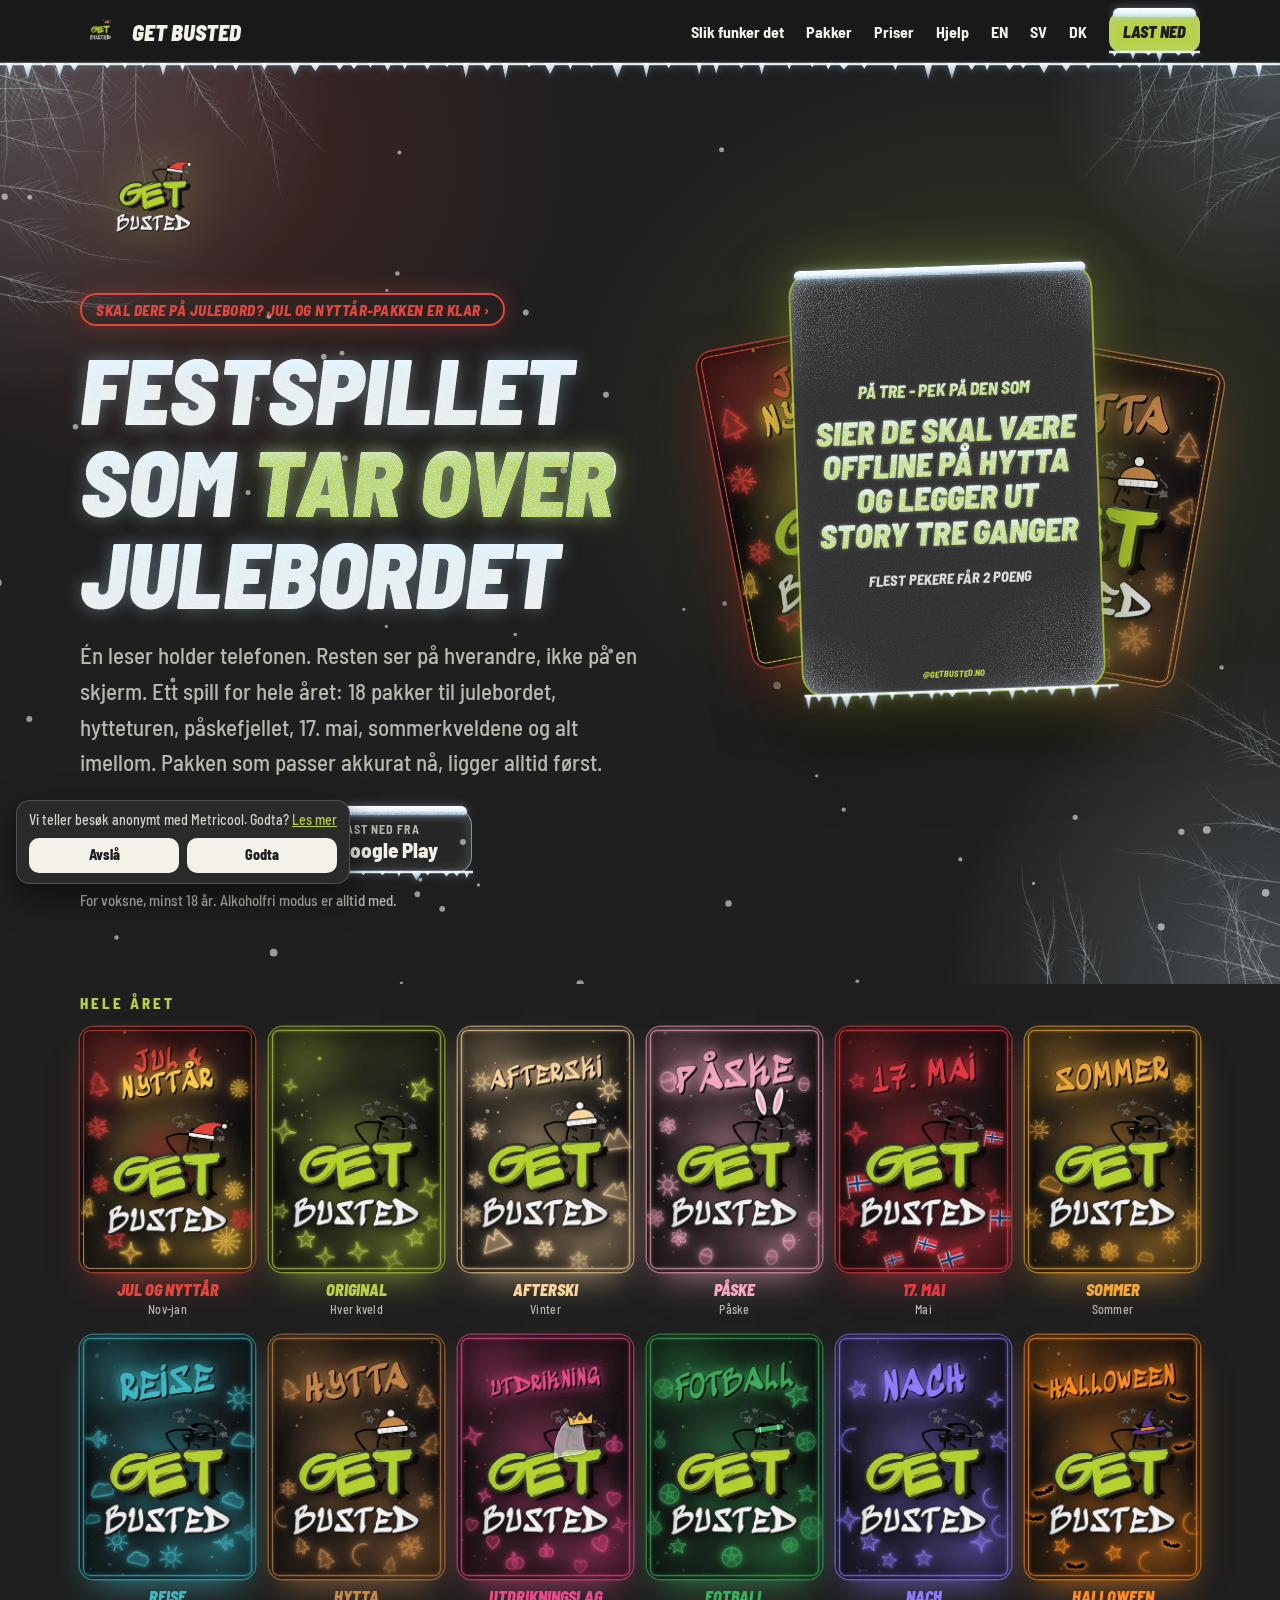
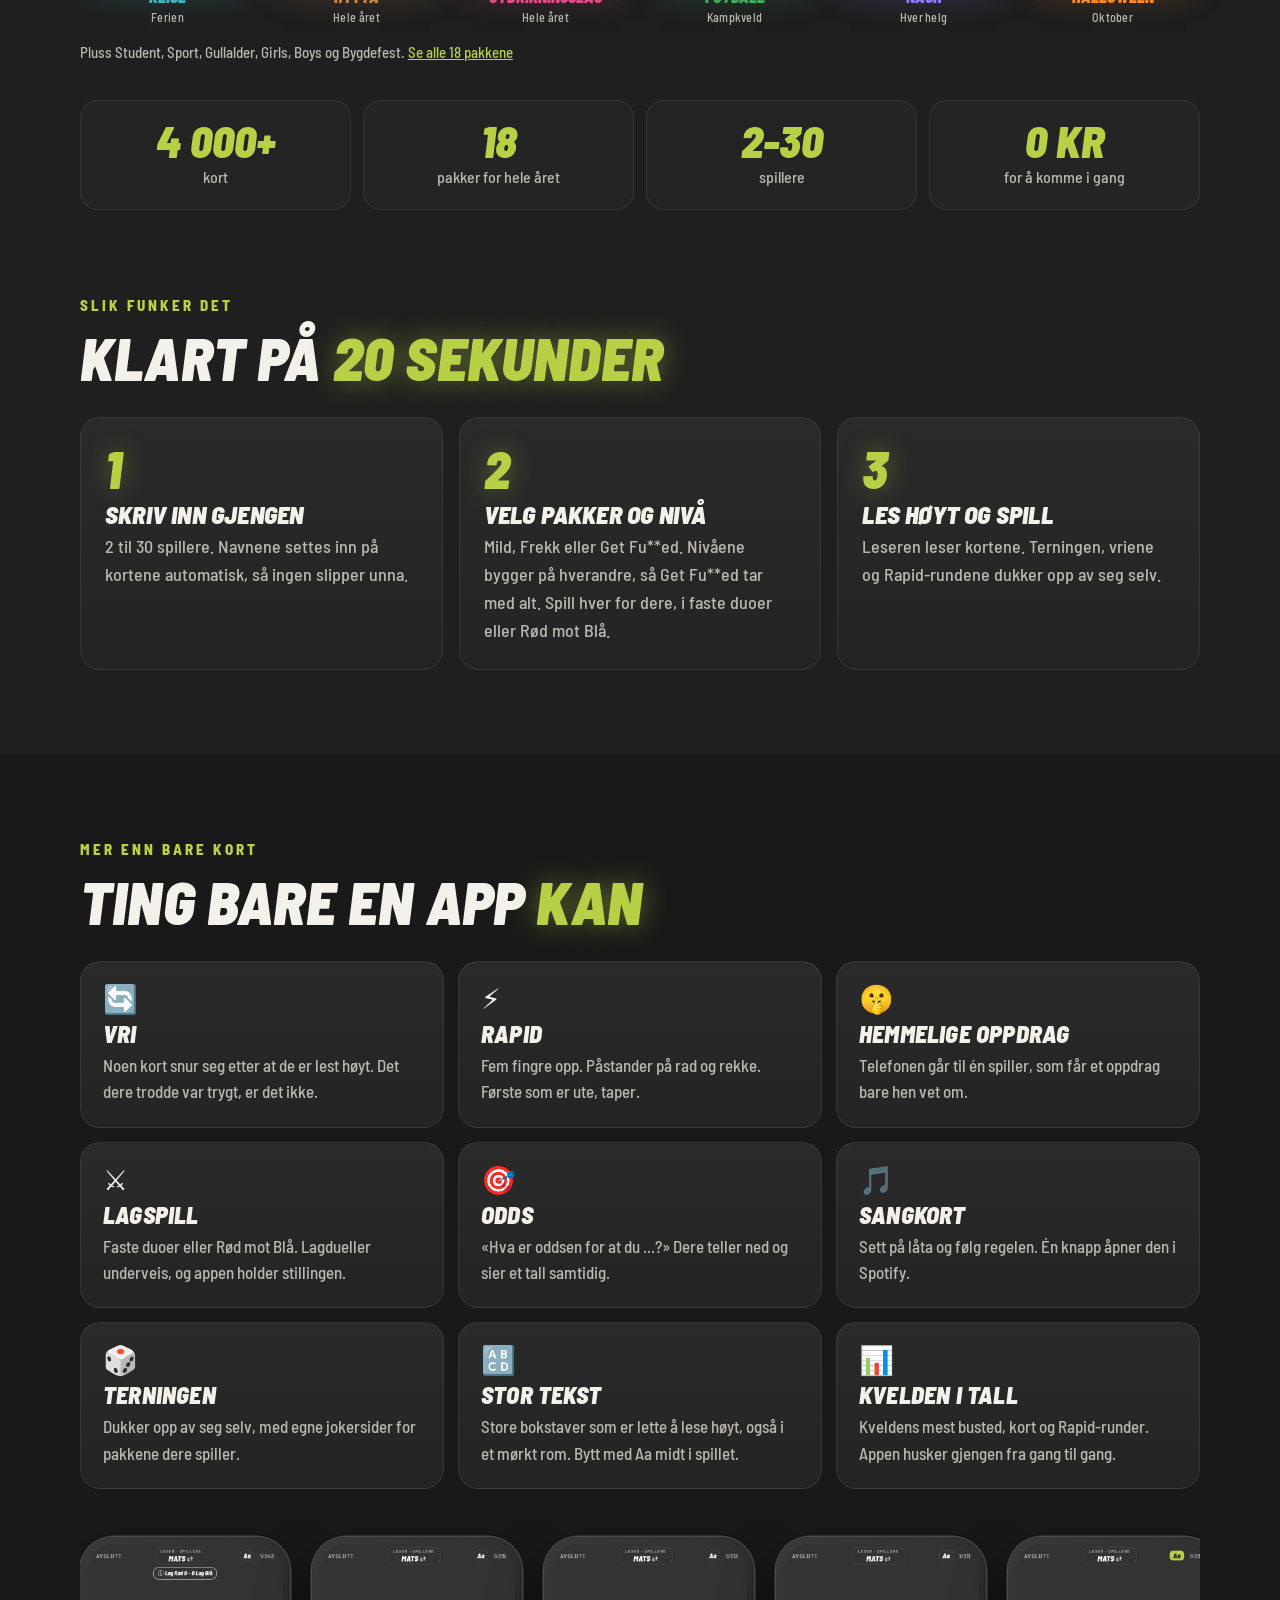
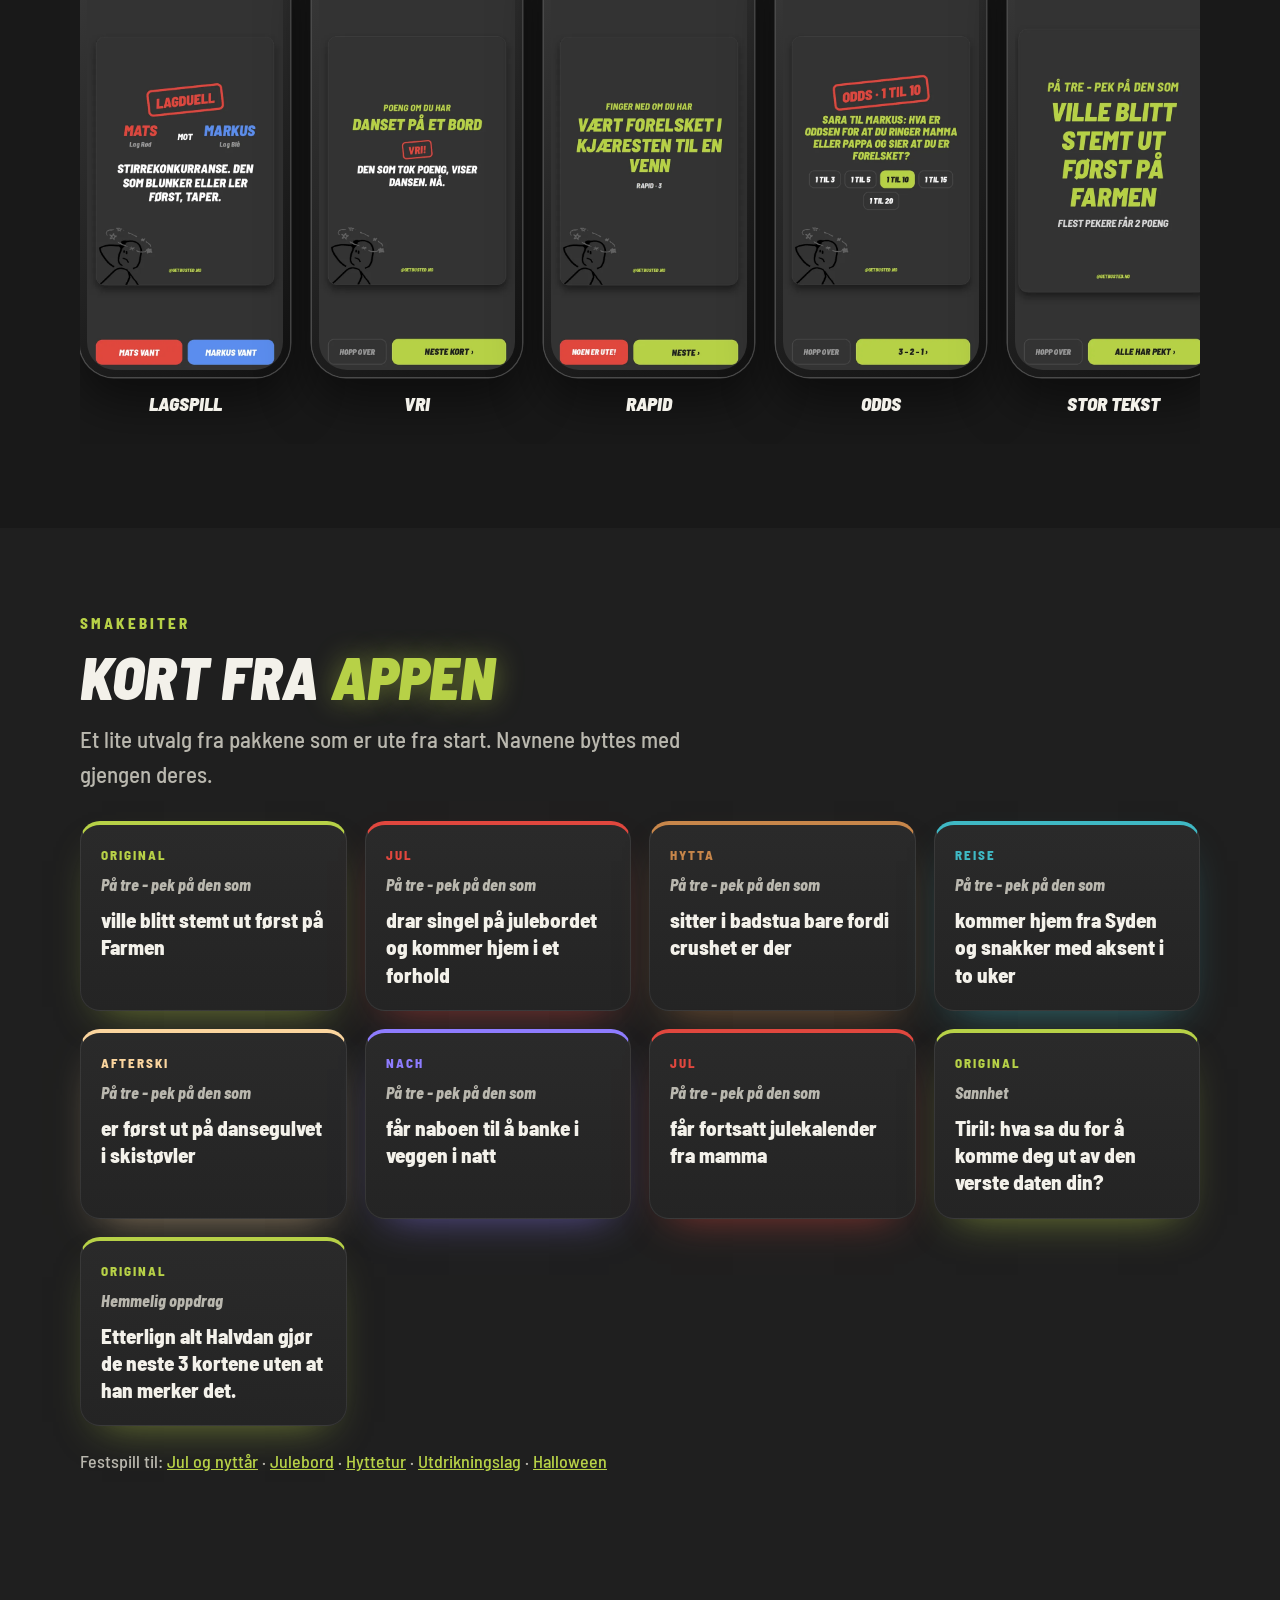
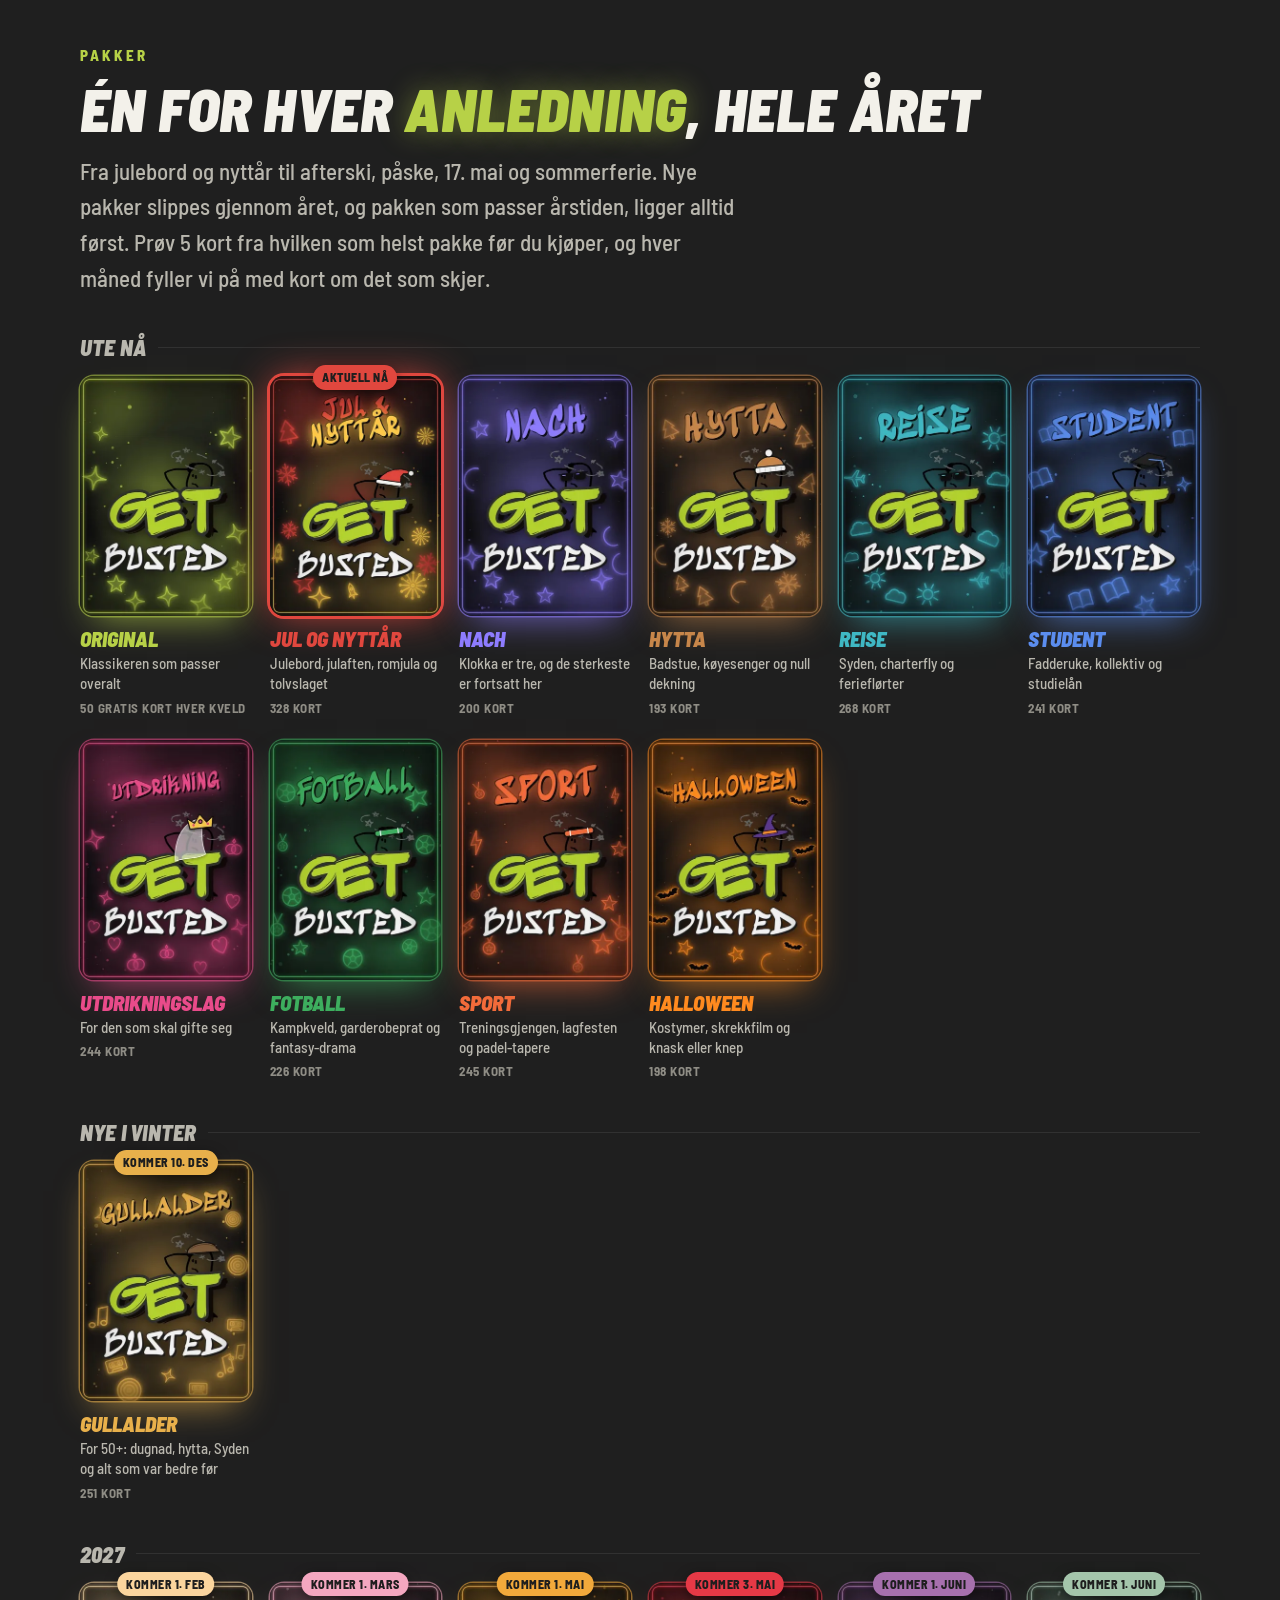
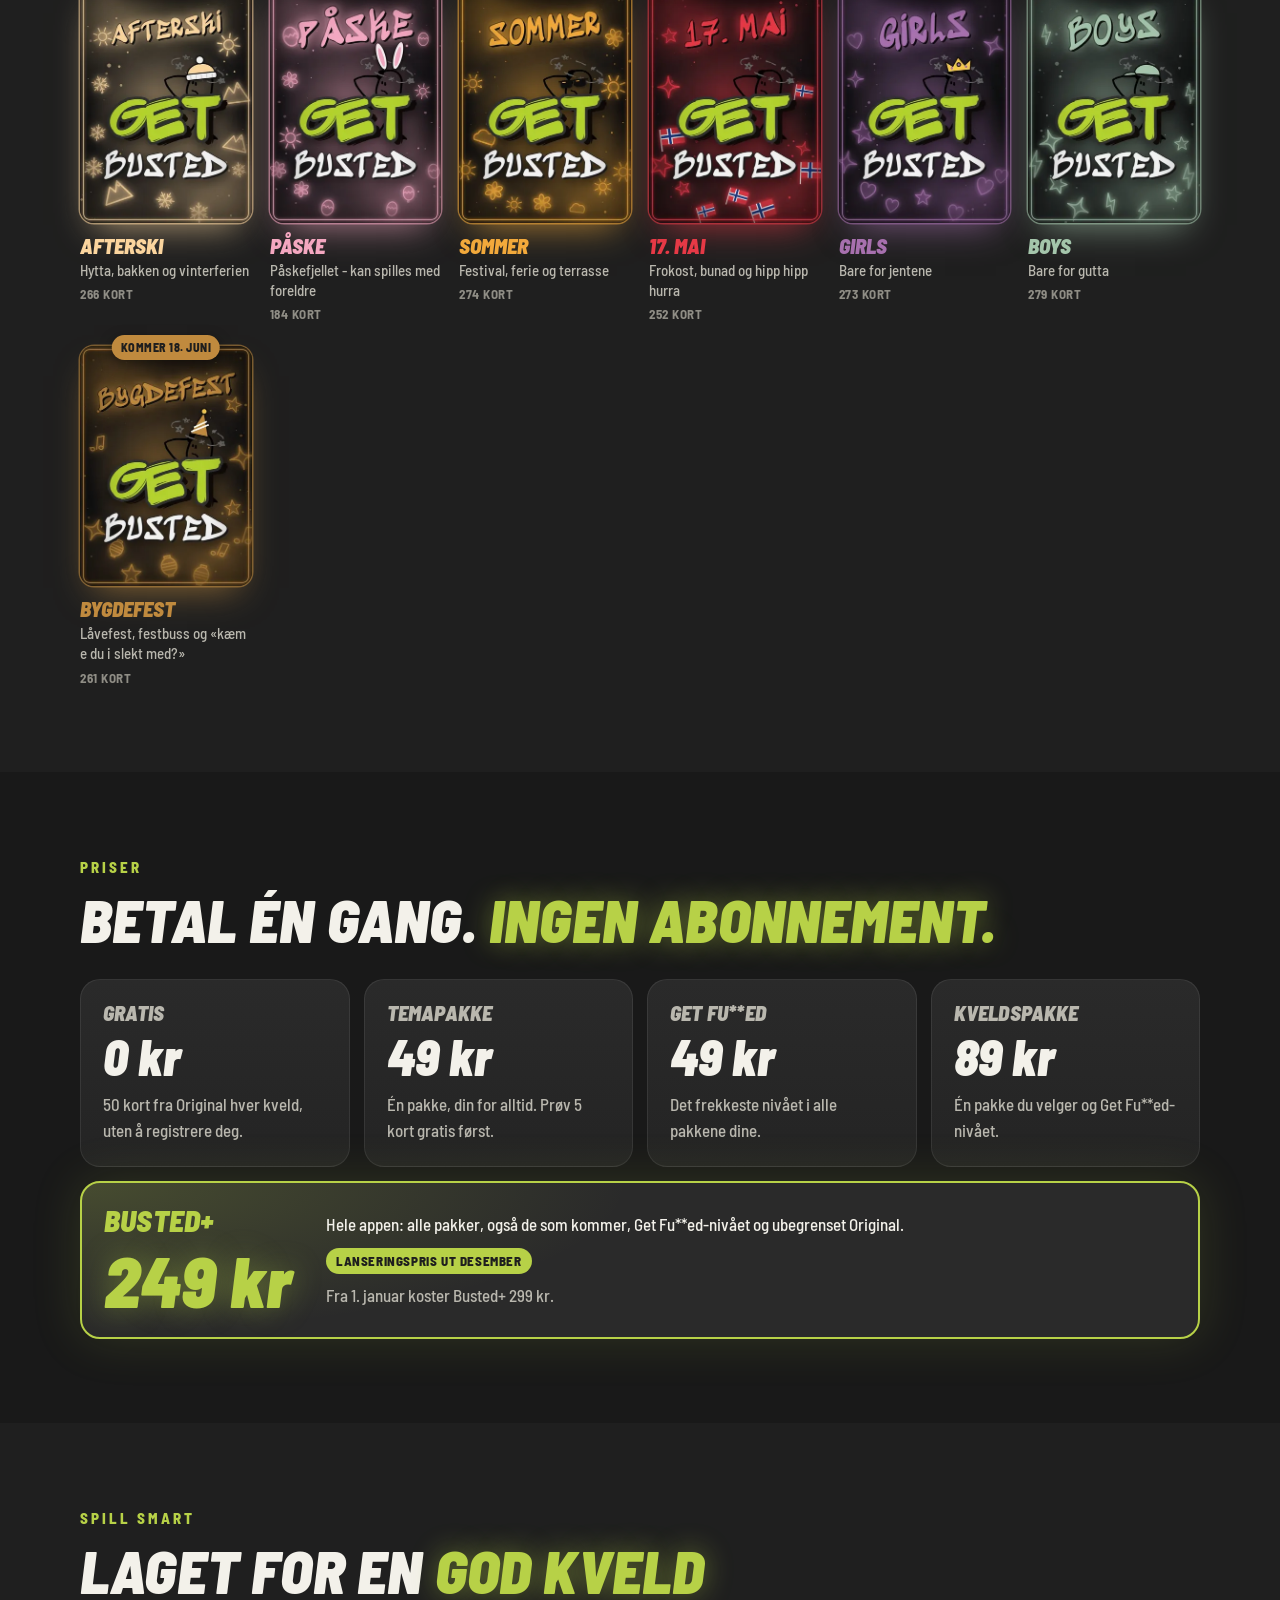
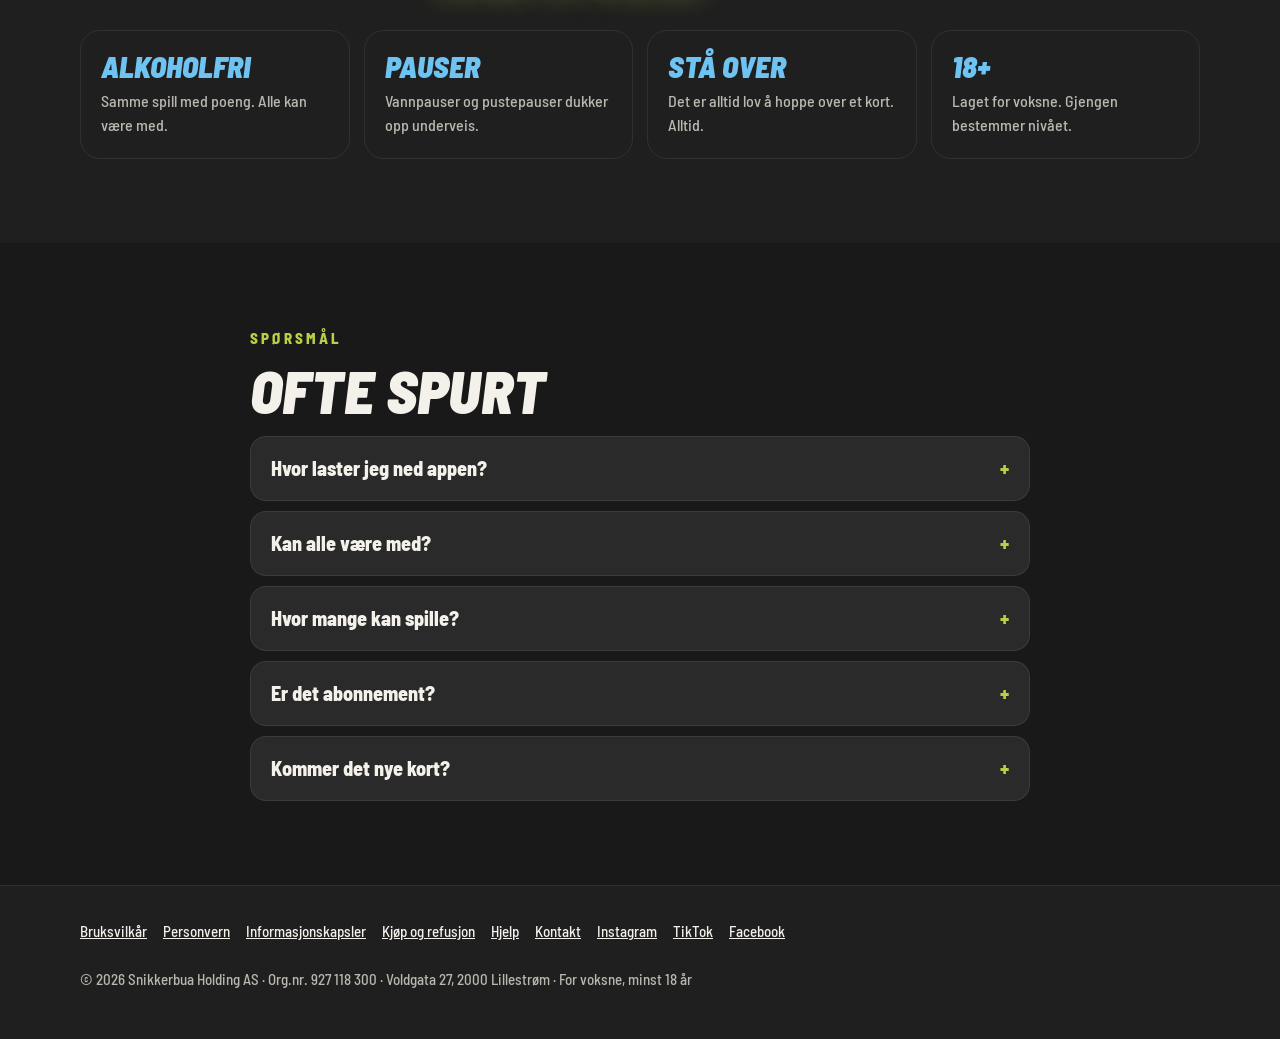
==== commit fc7ee2ec: "Trykk på pakke i Hele året-stripa åpner pakkeinfo direkte (også på undersidene) Co-Authored-By: Clau" ====
--- a/index.html
+++ b/index.html
@@ -72,14 +72,14 @@
     <div class="gal year">
       <a class="gp" data-pack="original" href="#pakker" style="--c:#B7D147"><picture><source srcset="/img/cover_original.webp" type="image/webp"><img src="/img/cover_original.jpg" alt="Omslaget til Original-pakken" width="360" height="503" loading="lazy"></picture><b>Original</b><small>Hver kveld</small></a>
       <a class="gp" data-pack="jul" href="#pakker" style="--c:#E0473E"><picture><source srcset="/img/cover_jul.webp" type="image/webp"><img src="/img/cover_jul.jpg" alt="Omslaget til Jul og nyttår-pakken" width="360" height="503" loading="lazy"></picture><b>Jul og nyttår</b><small>Nov-jan</small></a>
-      <a class="gp" data-pack="afterski" href="#pakker" style="--c:#FBD59E"><picture><source srcset="/img/cover_afterski.webp" type="image/webp"><img src="/img/cover_afterski.jpg" alt="Omslaget til Afterski-pakken" width="360" height="503" loading="lazy"></picture><b>Afterski</b><small>Vinter</small></a>
-      <a class="gp" data-pack="paske" href="#pakker" style="--c:#F4A7C0"><picture><source srcset="/img/cover_paske.webp" type="image/webp"><img src="/img/cover_paske.jpg" alt="Omslaget til Påske-pakken" width="360" height="503" loading="lazy"></picture><b>Påske</b><small>Påske</small></a>
-      <a class="gp" data-pack="syttende" href="#pakker" style="--c:#E63946"><picture><source srcset="/img/cover_syttende.webp" type="image/webp"><img src="/img/cover_syttende.jpg" alt="Omslaget til 17. mai-pakken" width="360" height="503" loading="lazy"></picture><b>17. mai</b><small>Mai</small></a>
-      <a class="gp" data-pack="sommer" href="#pakker" style="--c:#F2A93B"><picture><source srcset="/img/cover_sommer.webp" type="image/webp"><img src="/img/cover_sommer.jpg" alt="Omslaget til Sommer-pakken" width="360" height="503" loading="lazy"></picture><b>Sommer</b><small>Sommer</small></a>
-      <a class="gp" data-pack="reise" href="#pakker" style="--c:#3FB8C4"><picture><source srcset="/img/cover_reise.webp" type="image/webp"><img src="/img/cover_reise.jpg" alt="Omslaget til Reise-pakken" width="360" height="503" loading="lazy"></picture><b>Reise</b><small>Ferien</small></a>
+      <a class="gp" data-pack="afterski" data-release="2027-02-01" data-soon="Kommer 1. feb" href="#pakker" style="--c:#FBD59E"><picture><source srcset="/img/cover_afterski.webp" type="image/webp"><img src="/img/cover_afterski.jpg" alt="Omslaget til Afterski-pakken" width="360" height="503" loading="lazy"></picture><b>Afterski</b><small>Vinter</small></a>
+      <a class="gp" data-pack="paske" data-release="2027-03-01" data-soon="Kommer 1. mars" href="#pakker" style="--c:#F4A7C0"><picture><source srcset="/img/cover_paske.webp" type="image/webp"><img src="/img/cover_paske.jpg" alt="Omslaget til Påske-pakken" width="360" height="503" loading="lazy"></picture><b>Påske</b><small>Påske</small></a>
+      <a class="gp" data-pack="syttende" data-release="2027-05-03" data-soon="Kommer 3. mai" href="#pakker" style="--c:#E63946"><picture><source srcset="/img/cover_syttende.webp" type="image/webp"><img src="/img/cover_syttende.jpg" alt="Omslaget til 17. mai-pakken" width="360" height="503" loading="lazy"></picture><b>17. mai</b><small>Mai</small></a>
+      <a class="gp" data-pack="sommer" data-release="2027-05-01" data-soon="Kommer 1. mai" href="#pakker" style="--c:#F2A93B"><picture><source srcset="/img/cover_sommer.webp" type="image/webp"><img src="/img/cover_sommer.jpg" alt="Omslaget til Sommer-pakken" width="360" height="503" loading="lazy"></picture><b>Sommer</b><small>Sommer</small></a>
+      <a class="gp" data-pack="reise" data-release="2026-11-05" data-soon="Kommer 5. nov" href="#pakker" style="--c:#3FB8C4"><picture><source srcset="/img/cover_reise.webp" type="image/webp"><img src="/img/cover_reise.jpg" alt="Omslaget til Reise-pakken" width="360" height="503" loading="lazy"></picture><b>Reise</b><small>Ferien</small></a>
       <a class="gp" data-pack="hytta" href="#pakker" style="--c:#C7864A"><picture><source srcset="/img/cover_hytta.webp" type="image/webp"><img src="/img/cover_hytta.jpg" alt="Omslaget til Hytta-pakken" width="360" height="503" loading="lazy"></picture><b>Hytta</b><small>Hele året</small></a>
-      <a class="gp" data-pack="utdrikning" href="#pakker" style="--c:#E94B8A"><picture><source srcset="/img/cover_utdrikning.webp" type="image/webp"><img src="/img/cover_utdrikning.jpg" alt="Omslaget til Utdrikningslag-pakken" width="360" height="503" loading="lazy"></picture><b>Utdrikningslag</b><small>Hele året</small></a>
-      <a class="gp" data-pack="fotball" href="#pakker" style="--c:#3DAE5E"><picture><source srcset="/img/cover_fotball.webp" type="image/webp"><img src="/img/cover_fotball.jpg" alt="Omslaget til Fotball-pakken" width="360" height="503" loading="lazy"></picture><b>Fotball</b><small>Kampkveld</small></a>
+      <a class="gp" data-pack="utdrikning" data-release="2026-11-19" data-soon="Kommer 19. nov" href="#pakker" style="--c:#E94B8A"><picture><source srcset="/img/cover_utdrikning.webp" type="image/webp"><img src="/img/cover_utdrikning.jpg" alt="Omslaget til Utdrikningslag-pakken" width="360" height="503" loading="lazy"></picture><b>Utdrikningslag</b><small>Hele året</small></a>
+      <a class="gp" data-pack="fotball" data-release="2026-11-21" data-soon="Kommer 21. nov" href="#pakker" style="--c:#3DAE5E"><picture><source srcset="/img/cover_fotball.webp" type="image/webp"><img src="/img/cover_fotball.jpg" alt="Omslaget til Fotball-pakken" width="360" height="503" loading="lazy"></picture><b>Fotball</b><small>Kampkveld</small></a>
       <a class="gp" data-pack="nach" href="#pakker" style="--c:#8E7CFF"><picture><source srcset="/img/cover_nach.webp" type="image/webp"><img src="/img/cover_nach.jpg" alt="Omslaget til Nach-pakken" width="360" height="503" loading="lazy"></picture><b>Nach</b><small>Hver helg</small></a>
       <a class="gp" data-pack="halloween" href="#pakker" style="--c:#FF8A1F"><picture><source srcset="/img/cover_halloween.webp" type="image/webp"><img src="/img/cover_halloween.jpg" alt="Omslaget til Halloween-pakken" width="360" height="503" loading="lazy"></picture><b>Halloween</b><small>Oktober</small></a>
     </div>
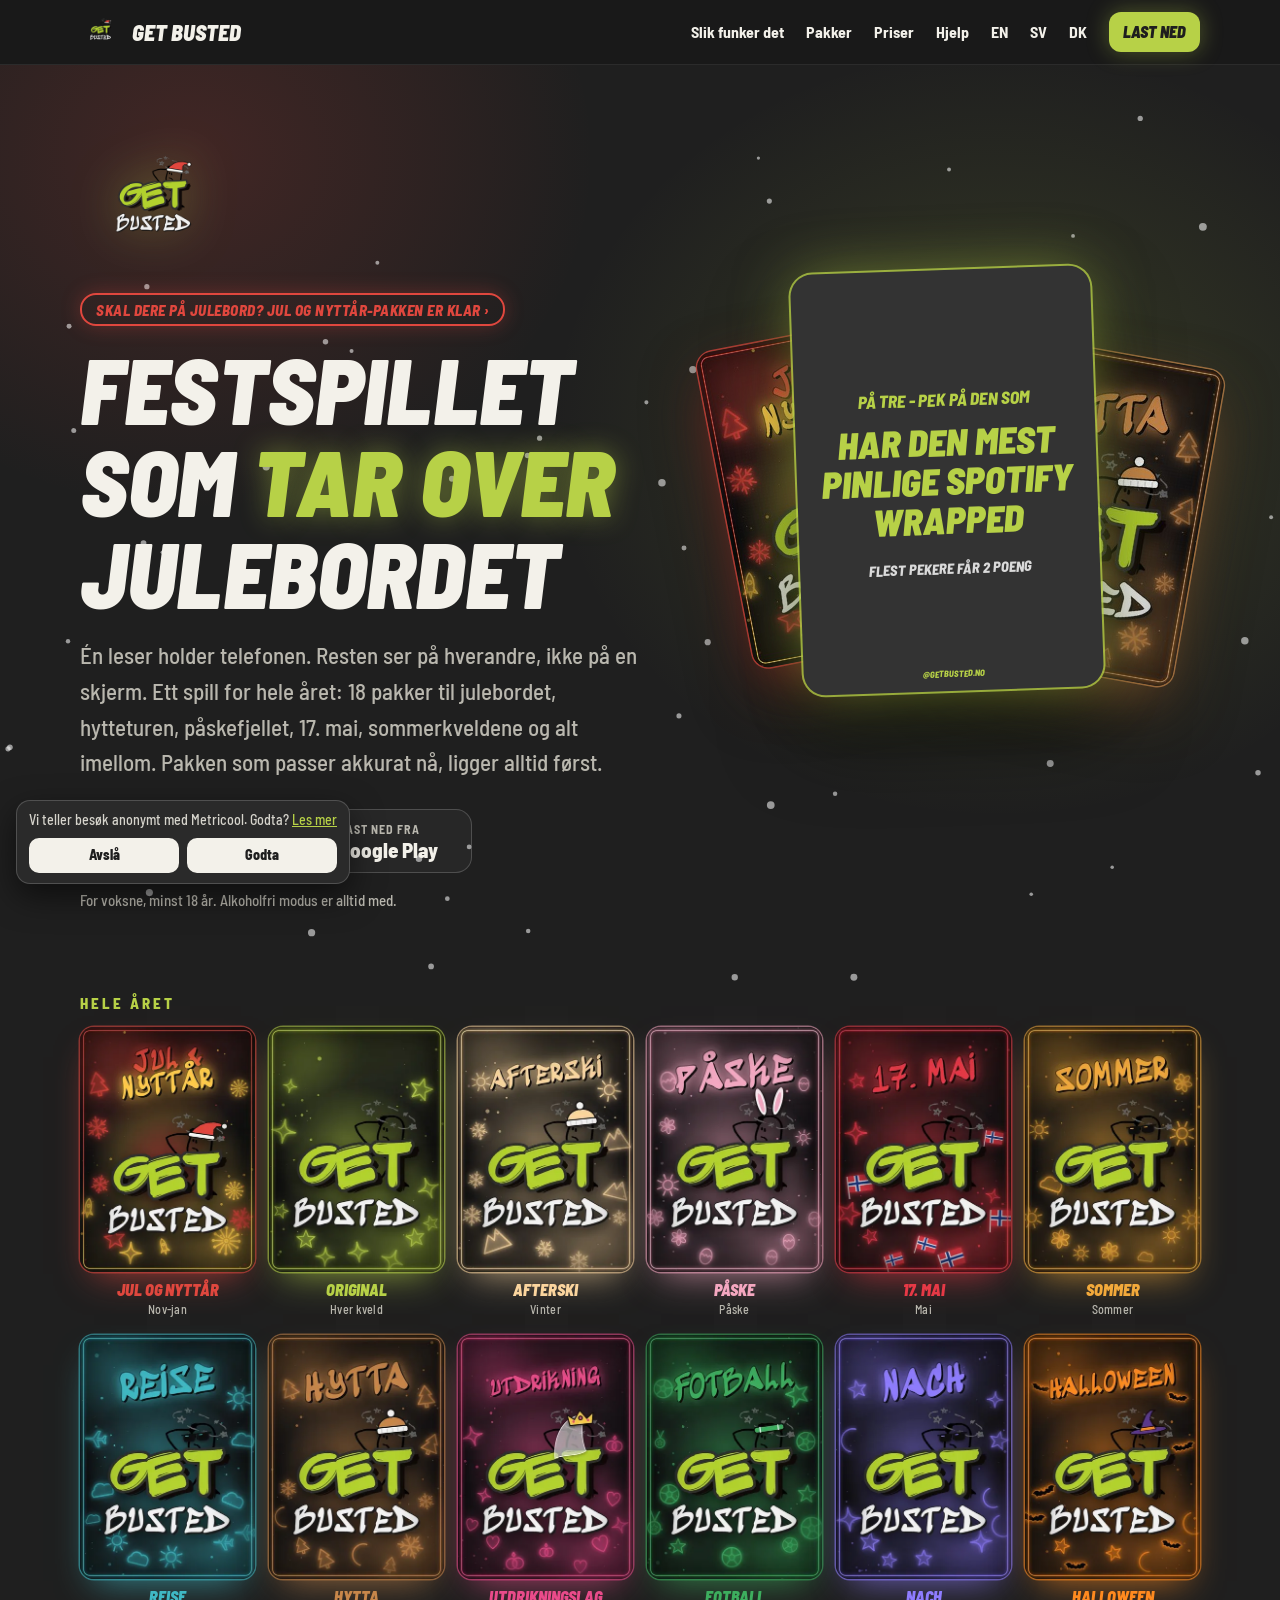
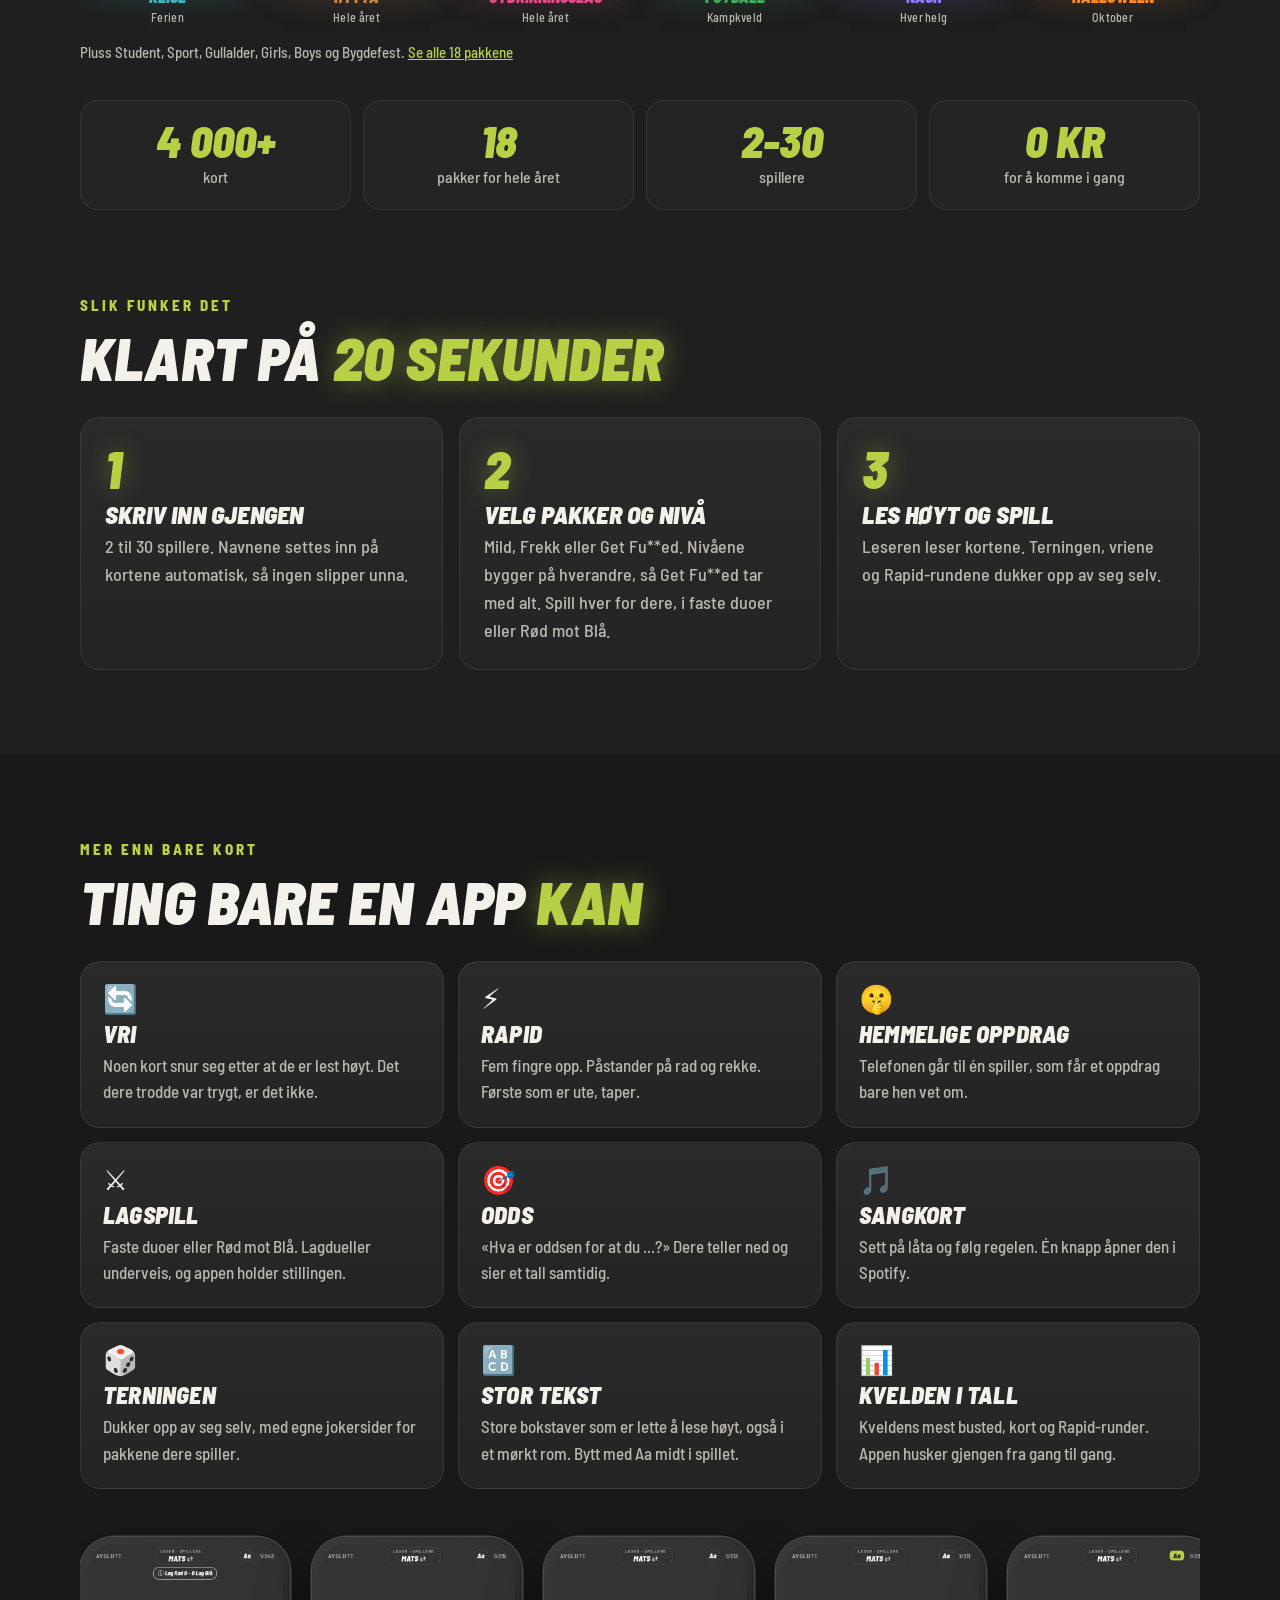
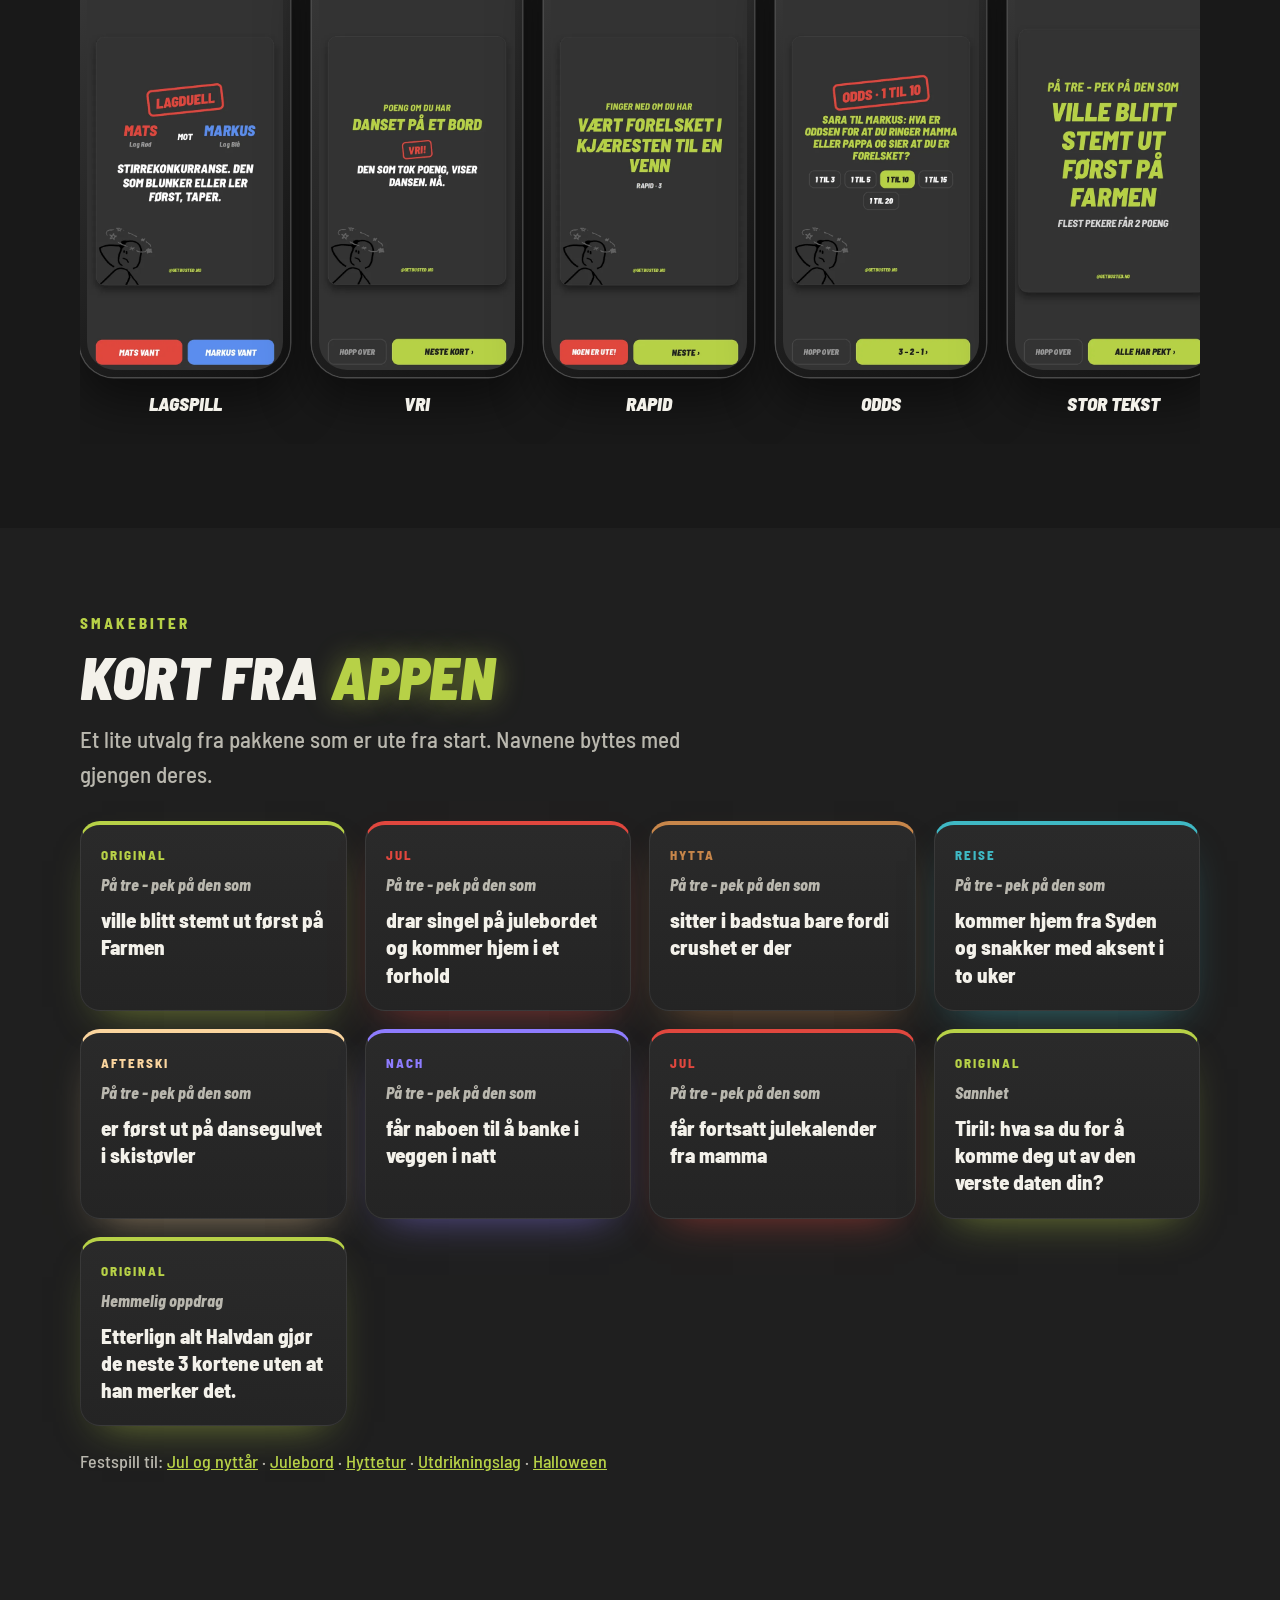
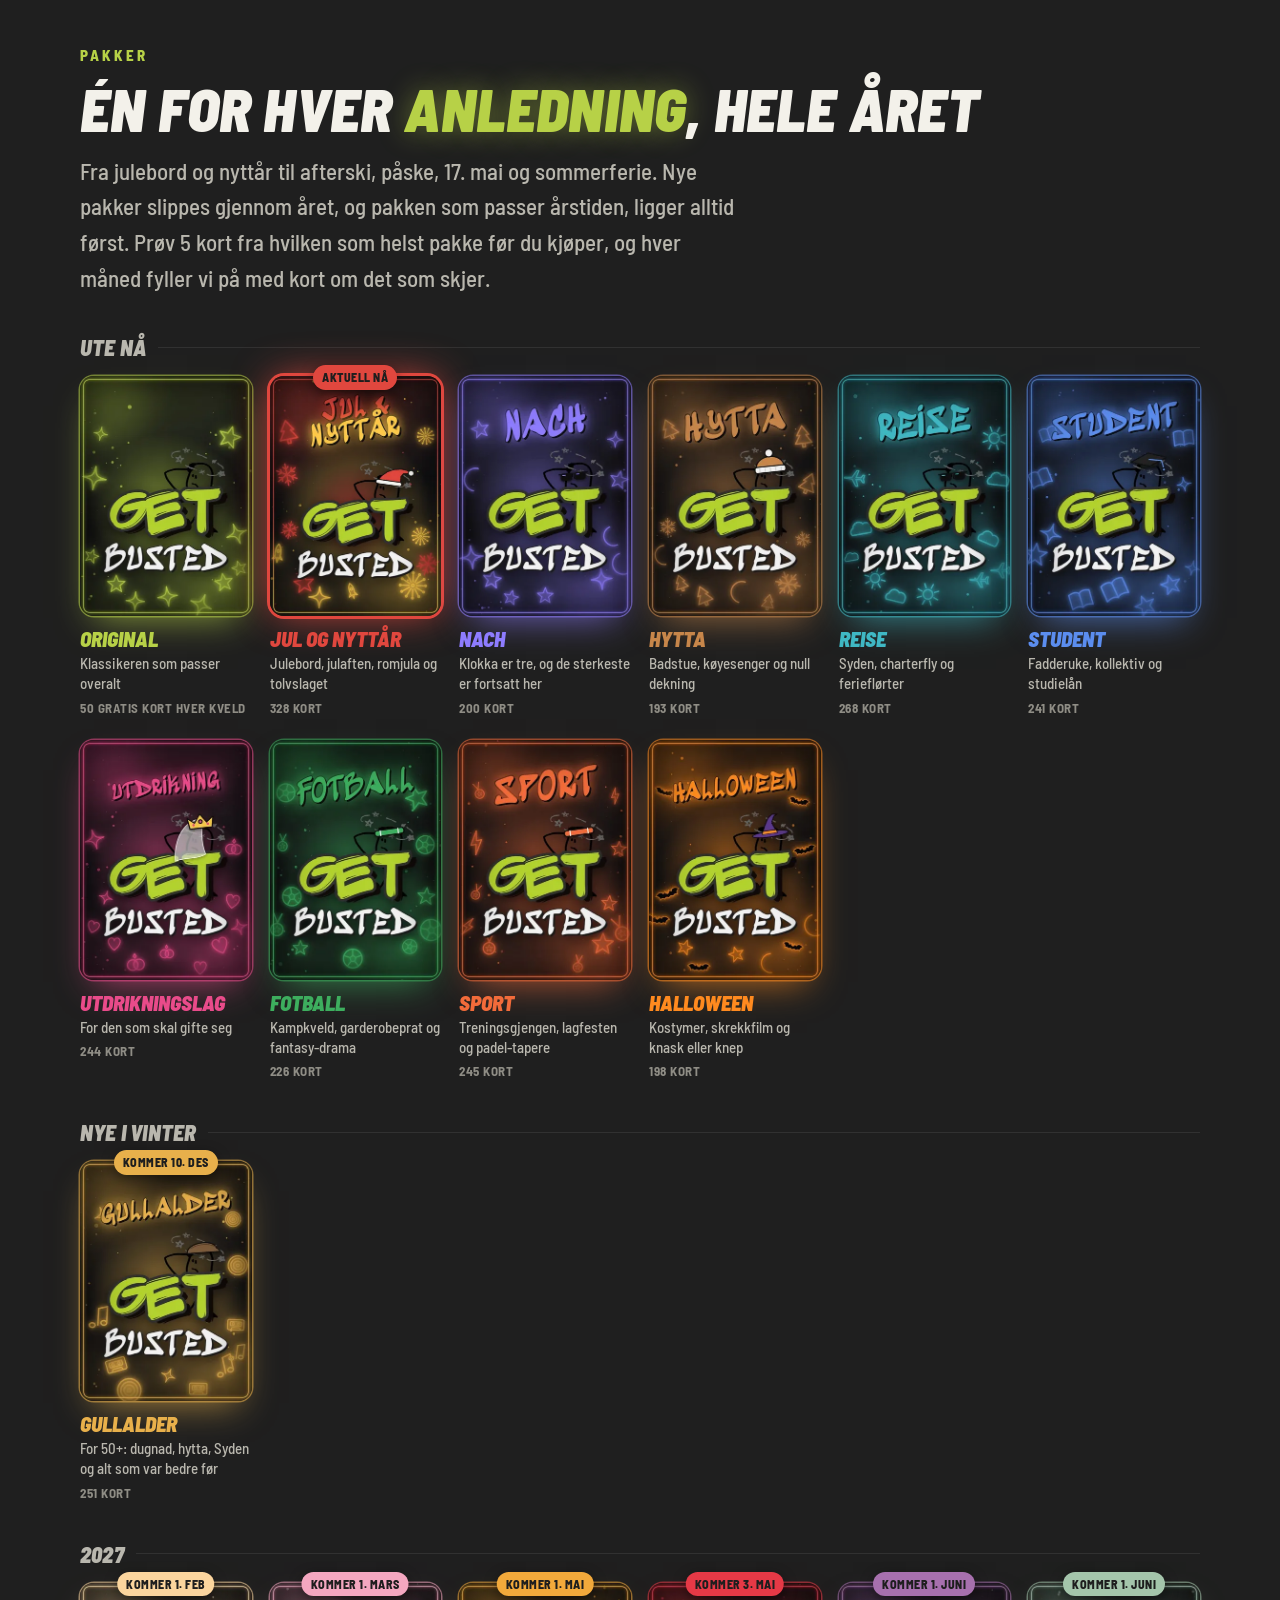
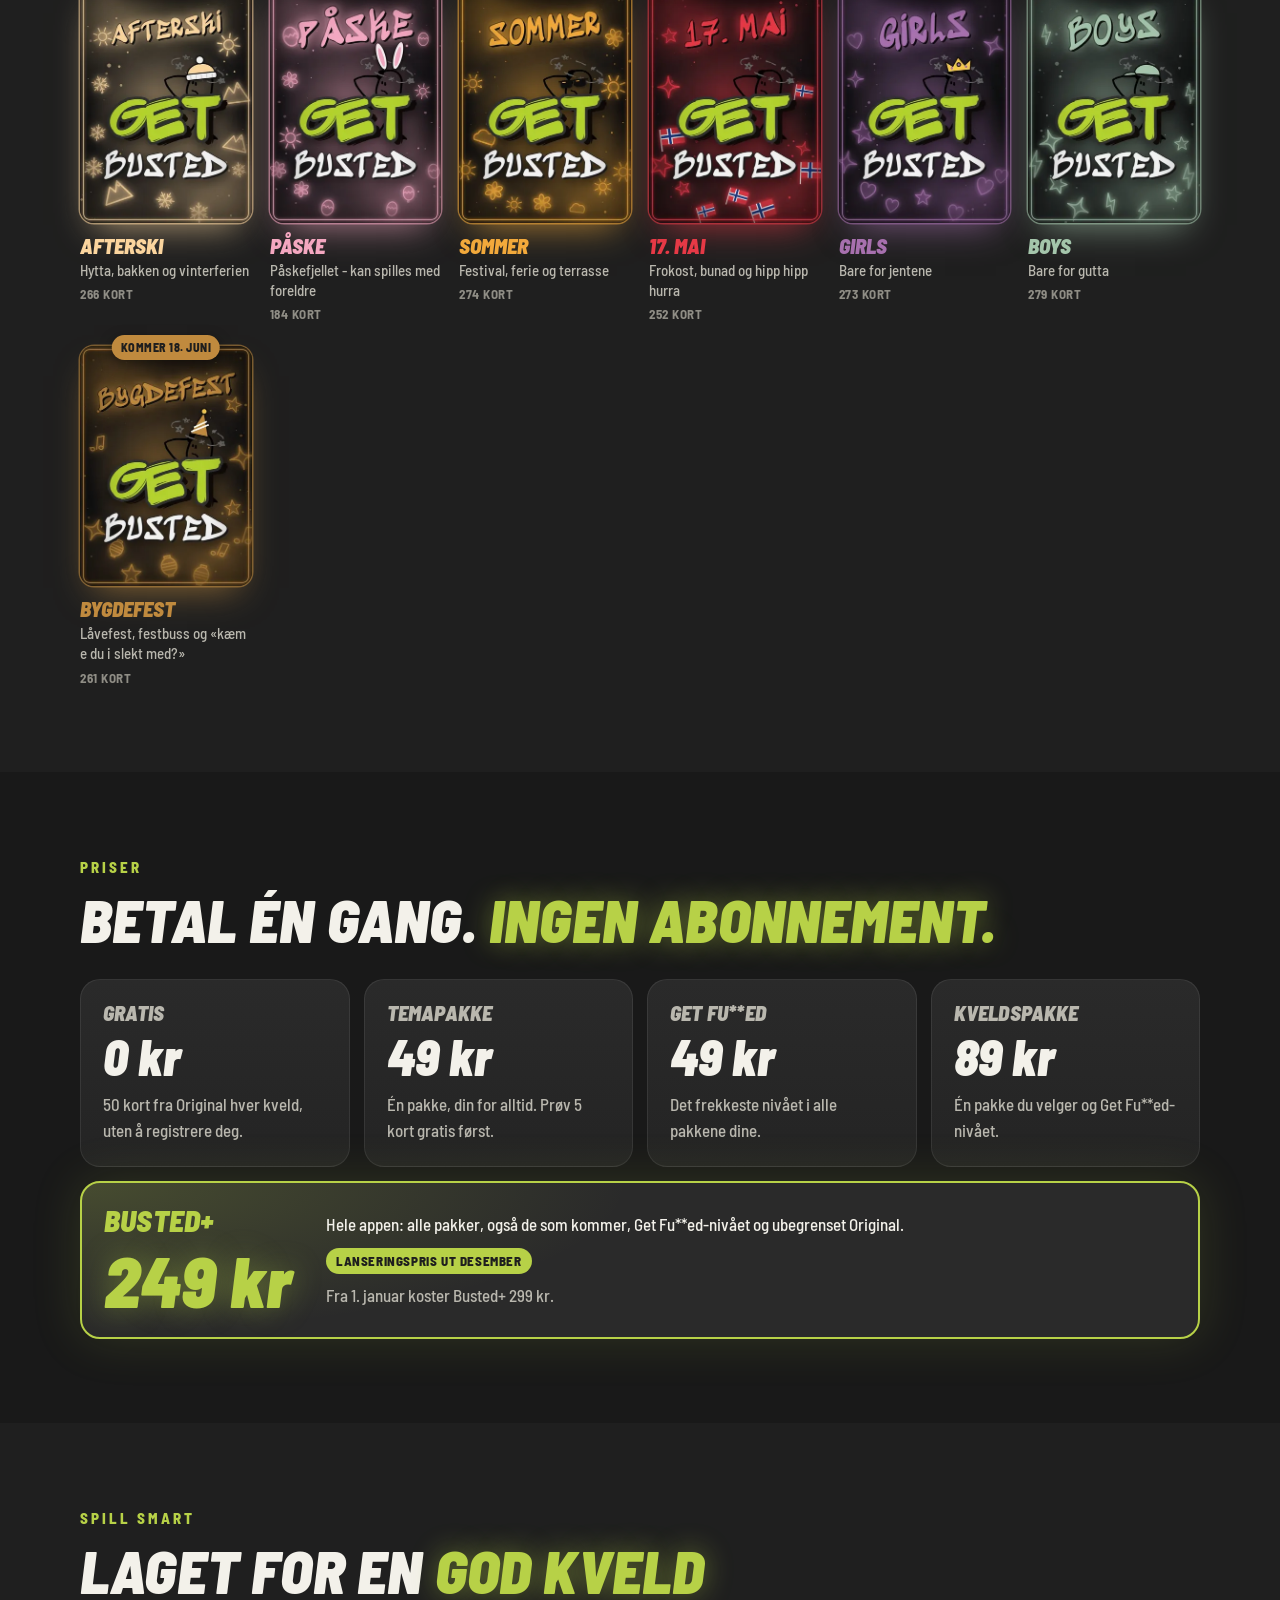
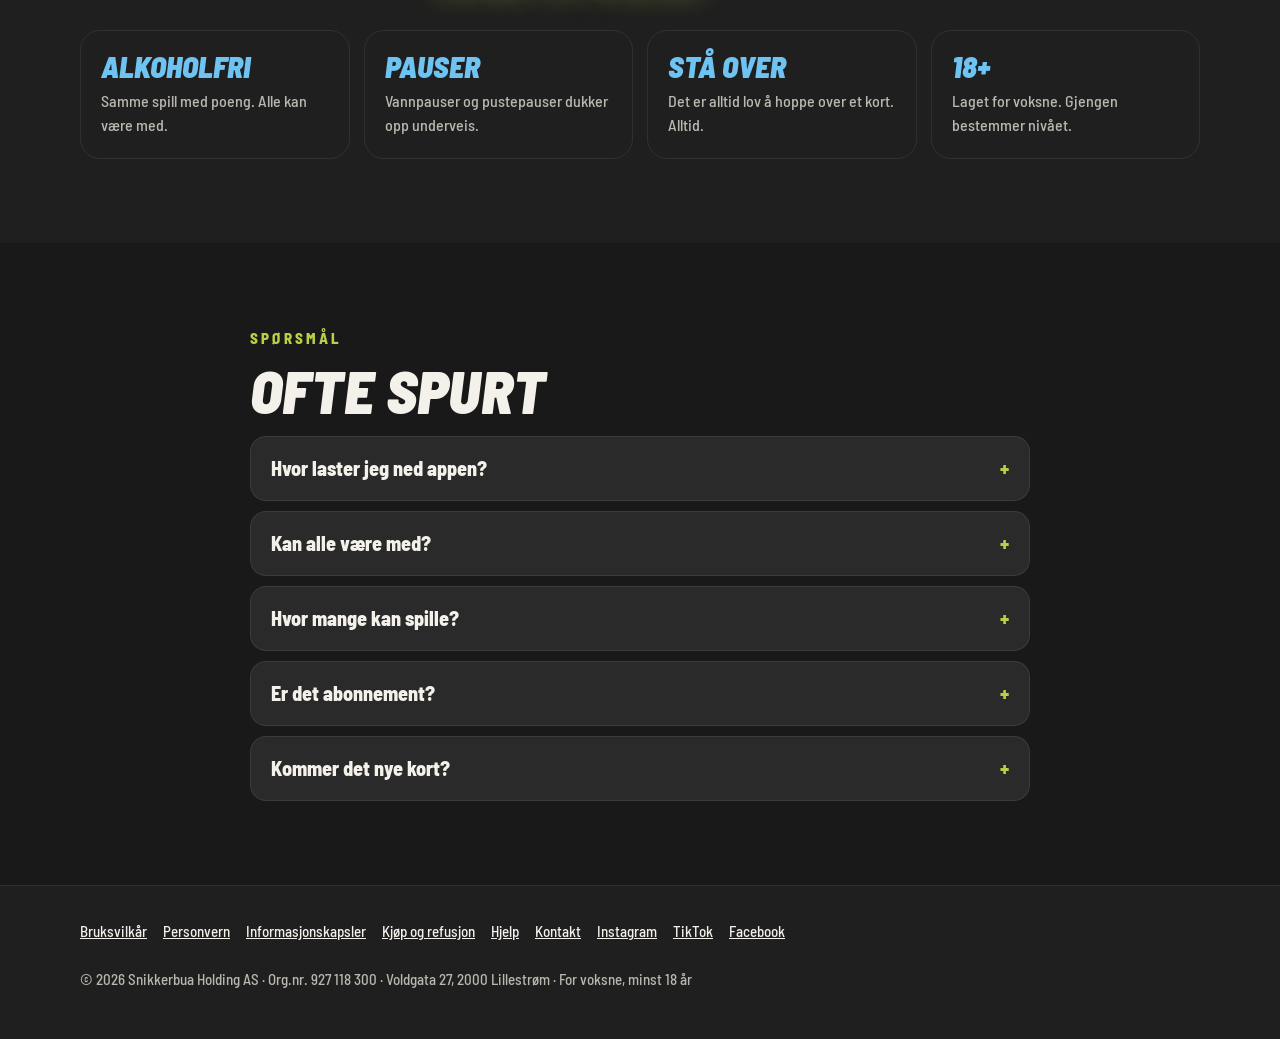
==== commit bc39271a: "Giveaway-stripe på forsiden til 19. nov Co-Authored-By: Claude Opus 5.5 <noreply@anthropic.com> Clau" ====
--- a/index.html
+++ b/index.html
@@ -42,6 +42,7 @@
 </header>
 
 <main id="innhold">
+<aside class="ga-strip" data-until="2026-11-19" aria-label="Giveaway"><div class="wrap"><span class="ga-tag">GIVEAWAY</span><p><b>Vinn Busted+ til gjengen din.</b> Tagg gjengen under giveaway-innlegget på Instagram, TikTok eller Facebook. Frist torsdag 19. november kl. 23.59, trekning fredag 20. november. 18+.</p><a class="btn-link" href="https://www.instagram.com/getbusted.no/">Bli med på Instagram</a><a class="ga-vilkar" href="/konkurranse/">Vilkår</a></div></aside>
 <section class="hero">
   <div class="wrap">
     <div>
--- a/style.css
+++ b/style.css
@@ -264,3 +264,10 @@
 .gp small { display: block; text-align: center; font-size: 12px; color: var(--muted); margin-top: 2px; letter-spacing: .3px; }
 .gal-more { margin-top: 14px; color: var(--muted); font-size: 15px; }
 .gal-more a { color: var(--lime, #B7D147); }
+
+.ga-strip{background:var(--lime);color:#1E1E1E;padding:14px 0}
+.ga-strip .wrap{display:flex;flex-wrap:wrap;align-items:center;gap:10px 18px}
+.ga-strip p{flex:1 1 320px;font-size:17px;line-height:1.35}
+.ga-tag{font-weight:900;font-style:italic;letter-spacing:.5px;background:#1E1E1E;color:var(--lime);border-radius:8px;padding:4px 10px}
+.ga-strip .btn-link{background:#1E1E1E;color:var(--lime);text-decoration:none;white-space:nowrap}
+.ga-vilkar{color:#1E1E1E;font-weight:700;font-size:15px}
